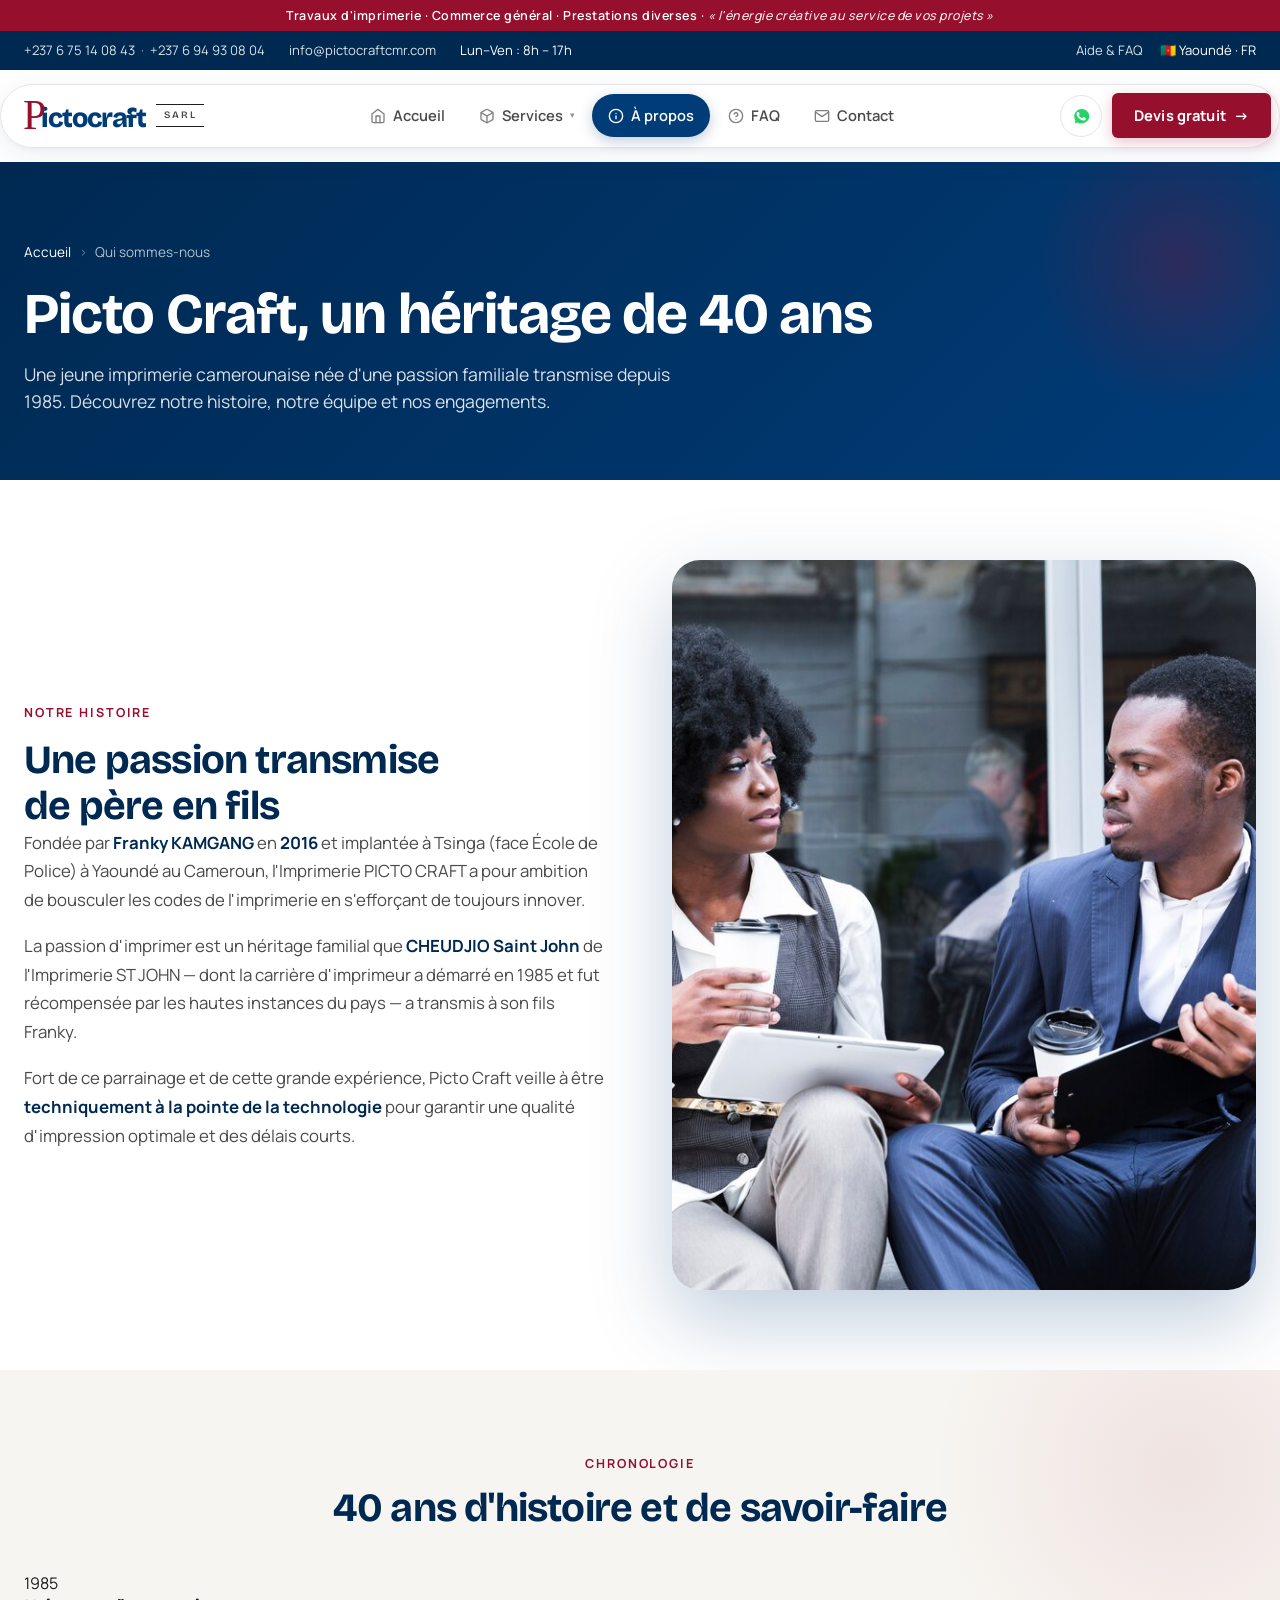
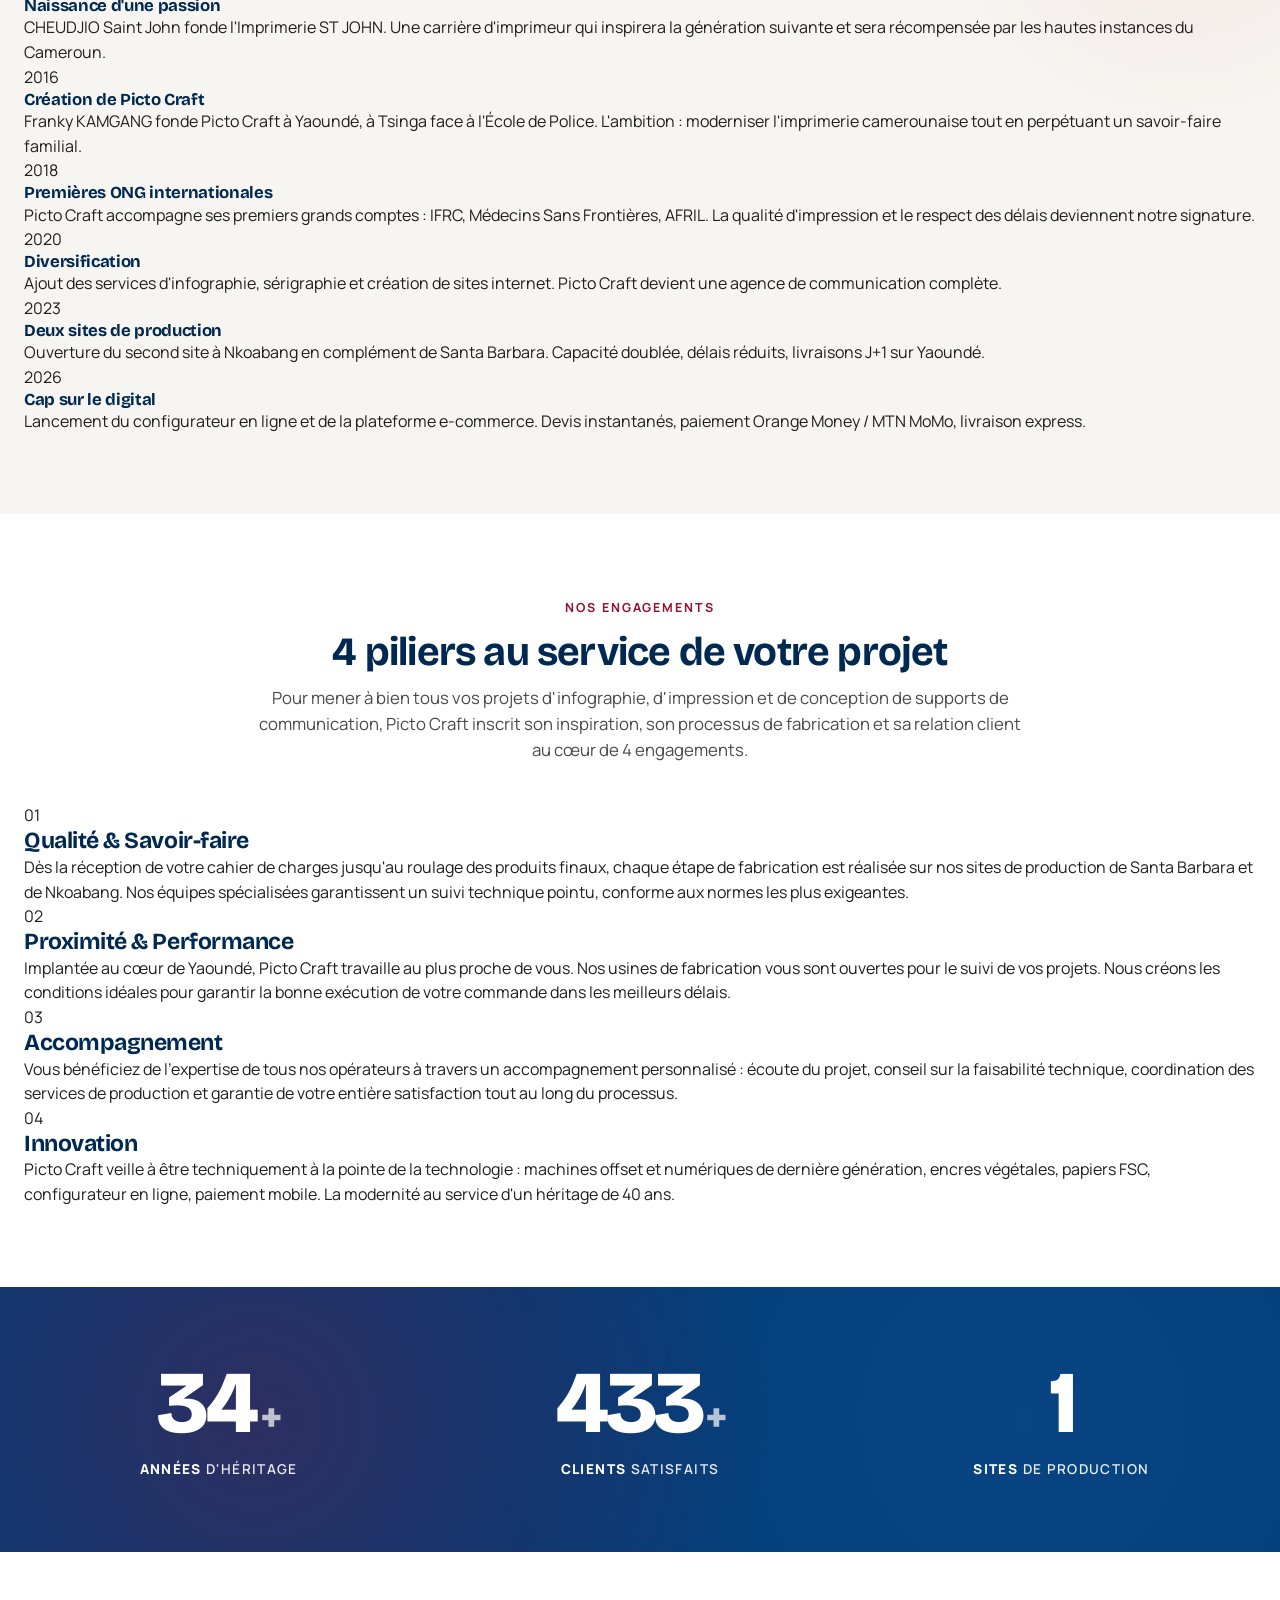
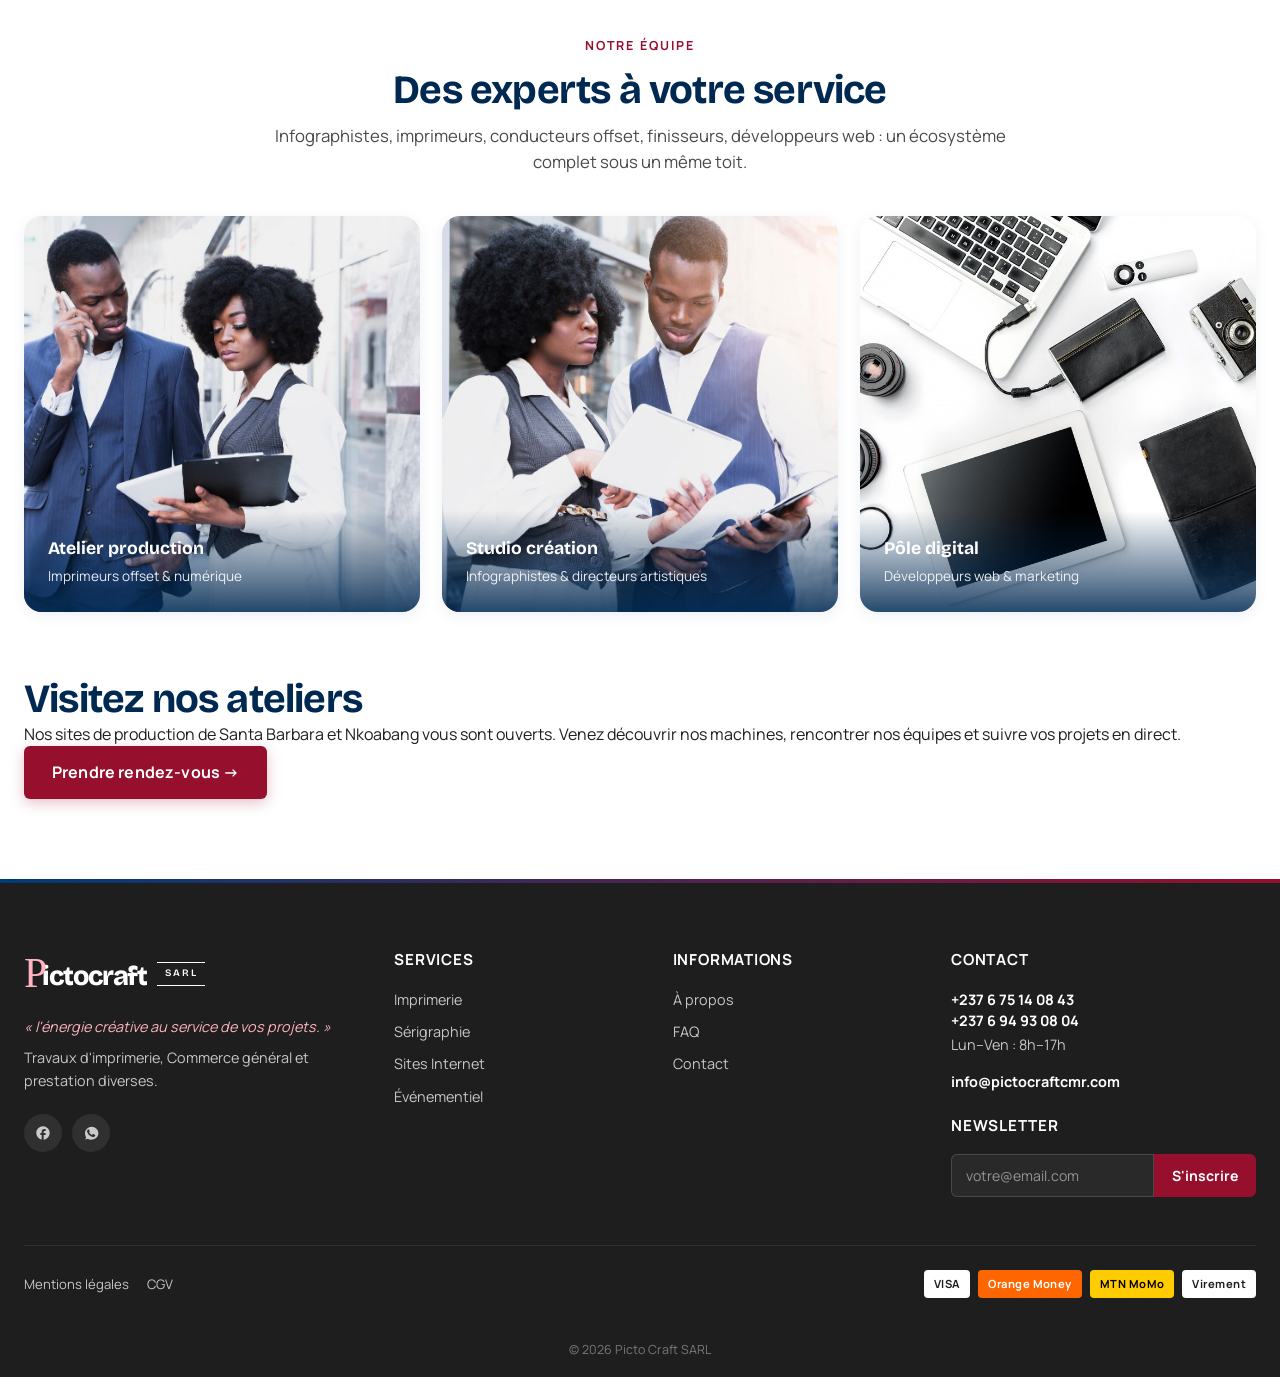
==== a-propos.html @ 8727496c "Refonte complète du site Pictocraft - 6 pages HTML modernes (Accueil, Produits, Flyers, À propos, Co" ====
<!DOCTYPE html>
<html lang="fr">
<head>
<meta charset="UTF-8">
<meta name="viewport" content="width=device-width,initial-scale=1.0">
<title>Qui sommes-nous — Picto Craft</title>
<meta name="description" content="L'histoire de Picto Craft SARL : fondée en 2016 par Franky Kamgang, héritière d'un savoir-faire de 40 ans transmis par l'Imprimerie ST JOHN.">
<meta name="robots" content="index,follow">
<link rel="preconnect" href="https://fonts.googleapis.com">
<link rel="preconnect" href="https://fonts.gstatic.com" crossorigin>
<link href="https://fonts.googleapis.com/css2?family=Bricolage+Grotesque:opsz,wght@12..96,400;12..96,500;12..96,700;12..96,800&family=Manrope:wght@400;500;600;700&display=swap" rel="stylesheet">
<link rel="stylesheet" href="assets/css/style.css">
</head>
<body>

<div data-bind-slogan-bar style="background:#960F2D;color:#fff;text-align:center;padding:6px 16px;font-size:.78rem;font-weight:600;letter-spacing:.04em">
  Travaux d'imprimerie · Commerce général · Prestations diverses · <em style="font-weight:500;opacity:.9">« l'énergie créative au service de vos projets »</em>
</div>

<div class="utility-bar">
  <div class="container">
    <div class="utility-left">
      <span class="util-item"><a href="tel:+237675140843" data-bind-tel1>+237 6 75 14 08 43</a> <span style="opacity:.6">·</span> <a href="tel:+237694930804" data-bind-tel2>+237 6 94 93 08 04</a></span>
      <span class="util-item"><a href="mailto:info@pictocraftcmr.com" data-bind-email1>info@pictocraftcmr.com</a></span>
      <span class="util-item">Lun–Ven : 8h – 17h</span>
    </div>
    <div class="utility-right">
      <a href="faq.html">Aide & FAQ</a>
      <span>🇨🇲 Yaoundé · FR</span>
    </div>
  </div>
</div>

<!-- HEADER PILL FLOTTANT MODERNE -->
<header class="site-header">
  <div class="container header-inner">
    <a href="index.html" class="logo" aria-label="Pictocraft" data-logo-host>
      <span class="p">P</span><span class="name">ictocraft</span><span class="sarl">SARL</span>
    </a>
    <nav class="main-nav">
      <a href="index.html"><svg viewBox="0 0 24 24" fill="none" stroke="currentColor" stroke-width="2" stroke-linecap="round" stroke-linejoin="round"><path d="m3 9 9-7 9 7v11a2 2 0 0 1-2 2H5a2 2 0 0 1-2-2z"/><polyline points="9 22 9 12 15 12 15 22"/></svg>Accueil</a>
      <div class="nav-item">
        <a href="produits.html"><svg viewBox="0 0 24 24" fill="none" stroke="currentColor" stroke-width="2" stroke-linecap="round" stroke-linejoin="round"><path d="M21 16V8a2 2 0 0 0-1-1.73l-7-4a2 2 0 0 0-2 0l-7 4A2 2 0 0 0 3 8v8a2 2 0 0 0 1 1.73l7 4a2 2 0 0 0 2 0l7-4A2 2 0 0 0 21 16z"/><polyline points="3.27 6.96 12 12.01 20.73 6.96"/><line x1="12" x2="12" y1="22.08" y2="12"/></svg>Services <span class="caret">▾</span></a>
        <div class="mega-menu">
          <div class="mega-grid">
            <div class="mega-col">
              <div class="mega-col-head">
                <div class="mega-col-icon"><svg width="18" height="18" viewBox="0 0 24 24" fill="none" stroke="currentColor" stroke-width="2" stroke-linecap="round" stroke-linejoin="round"><polyline points="6 9 6 2 18 2 18 9"/><path d="M6 18H4a2 2 0 0 1-2-2v-5a2 2 0 0 1 2-2h16a2 2 0 0 1 2 2v5a2 2 0 0 1-2 2h-2"/><rect width="12" height="8" x="6" y="14"/></svg></div>
                <h5>Imprimerie<small>Offset & numérique</small></h5>
              </div>
              <ul>
                <li><a href="produit-flyers.html">Flyers & Dépliants</a></li>
                <li><a href="produits.html#cartes">Cartes de visite</a></li>
                <li><a href="produits.html#brochures">Brochures & Catalogues</a></li>
                <li><a href="produits.html#affiches">Affiches & Posters</a></li>
                <li><a href="produits.html#calendriers">Calendriers</a></li>
                <li><a href="produits.html#papeterie">Papeterie</a></li>
              </ul>
            </div>
            <div class="mega-col accent">
              <div class="mega-col-head">
                <div class="mega-col-icon"><svg width="18" height="18" viewBox="0 0 24 24" fill="none" stroke="currentColor" stroke-width="2" stroke-linecap="round" stroke-linejoin="round"><path d="m4 6 8-4 8 4"/><path d="m18 10 4 2v8a2 2 0 0 1-2 2H4a2 2 0 0 1-2-2v-8l4-2"/><circle cx="12" cy="9" r="2"/></svg></div>
                <h5>Événementiel<small>Salons & lancements</small></h5>
              </div>
              <ul>
                <li><a href="produits.html#rollups">Roll-ups & Kakémonos</a></li>
                <li><a href="produits.html#baches">Bâches & Banderoles</a></li>
                <li><a href="produits.html#textile">Sérigraphie textile</a></li>
                <li><a href="produits.html#displays">Displays publicitaires</a></li>
                <li><a href="produits.html#stands">Stands & Comptoirs</a></li>
                <li><a href="produits.html#signaletique">Signalétique</a></li>
              </ul>
            </div>
            <div class="mega-col">
              <div class="mega-col-head">
                <div class="mega-col-icon"><svg width="18" height="18" viewBox="0 0 24 24" fill="none" stroke="currentColor" stroke-width="2" stroke-linecap="round" stroke-linejoin="round"><rect width="20" height="14" x="2" y="3" rx="2"/><line x1="8" x2="16" y1="21" y2="21"/><line x1="12" x2="12" y1="17" y2="21"/></svg></div>
                <h5>Digital & Création<small>Web · Vidéo · Logos</small></h5>
              </div>
              <ul>
                <li><a href="produits.html#sites">Sites Internet</a></li>
                <li><a href="produits.html#video">Montage vidéo</a></li>
                <li><a href="produits.html#logo">Logos & Charte graphique</a></li>
                <li><a href="produits.html#emballage">Emballages personnalisés</a></li>
                <li><a href="produits.html#objets">Objets publicitaires</a></li>
                <li><a href="produits.html">Tous les produits →</a></li>
              </ul>
            </div>
          </div>
          <div class="mega-footer">
            <span>★ Plus de 24 produits disponibles</span>
            <a href="produit-flyers.html">Configurer un devis instantané →</a>
          </div>
        </div>
      </div>
      <a href="a-propos.html" class="active"><svg viewBox="0 0 24 24" fill="none" stroke="currentColor" stroke-width="2" stroke-linecap="round" stroke-linejoin="round"><circle cx="12" cy="12" r="10"/><path d="M12 16v-4"/><path d="M12 8h.01"/></svg>À propos</a>
      <a href="faq.html"><svg viewBox="0 0 24 24" fill="none" stroke="currentColor" stroke-width="2" stroke-linecap="round" stroke-linejoin="round"><circle cx="12" cy="12" r="10"/><path d="M9.09 9a3 3 0 0 1 5.83 1c0 2-3 3-3 3"/><path d="M12 17h.01"/></svg>FAQ</a>
      <a href="contact.html"><svg viewBox="0 0 24 24" fill="none" stroke="currentColor" stroke-width="2" stroke-linecap="round" stroke-linejoin="round"><path d="M4 4h16c1.1 0 2 .9 2 2v12c0 1.1-.9 2-2 2H4c-1.1 0-2-.9-2-2V6c0-1.1.9-2 2-2z"/><polyline points="22 6 12 13 2 6"/></svg>Contact</a>
    </nav>
    <div class="header-actions">
      <a href="https://wa.me/237675140843" data-bind-whatsapp class="icon-btn" aria-label="WhatsApp" title="WhatsApp" style="color:#25D366">
        <svg width="18" height="18" viewBox="0 0 24 24" fill="currentColor"><path d="M17.5 14.4c-.3-.1-1.7-.8-2-.9-.3-.1-.5-.1-.7.1-.2.3-.7.9-.9 1.1-.2.2-.3.2-.6.1-1.7-.8-2.9-1.5-4-3.5-.3-.5.3-.5.8-1.5.1-.2 0-.3 0-.5s-.7-1.6-.9-2.2c-.2-.6-.5-.5-.7-.5h-.6c-.2 0-.5.1-.8.4-.3.3-1 1-1 2.5 0 1.5 1.1 2.9 1.2 3.1.1.2 2.1 3.3 5.2 4.6 2 .8 2.7.9 3.7.8.6-.1 1.8-.7 2-1.4.2-.7.2-1.3.2-1.4-.1-.1-.3-.2-.6-.3zm-5.5 7.6c-1.8 0-3.5-.5-5-1.4l-3.5 1.1 1.1-3.4c-1-1.6-1.6-3.5-1.6-5.5 0-5.6 4.5-10.1 10-10.1 5.6 0 10.1 4.5 10.1 10.1S17.5 22 12 22z"/></svg>
      </a>
      <a href="produit-flyers.html" class="btn-primary"><span class="long">Devis gratuit</span><span>→</span></a>
      <button class="icon-btn menu-toggle" aria-label="Menu">
        <svg width="20" height="20" viewBox="0 0 24 24" fill="none" stroke="currentColor" stroke-width="2.2" stroke-linecap="round"><path d="M3 6h18M3 12h18M3 18h18"/></svg>
      </button>
    </div>
  </div>
</header>

<div class="mobile-overlay"></div>
<aside class="mobile-menu">
  <button class="close-btn">✕</button>
  <a href="index.html" class="logo" style="font-size:1.4rem"><span class="p">P</span><span class="name">ictocraft</span></a>
  <nav>
    <a href="index.html">Accueil</a>
    <a href="produits.html">Services</a>
    <a href="a-propos.html">Qui sommes-nous</a>
    <a href="faq.html">FAQ</a>
    <a href="contact.html">Contact</a>
  </nav>
</aside>

<!-- BANNER -->
<section class="page-banner">
  <div class="container">
    <div class="breadcrumb"><a href="index.html">Accueil</a><span class="sep">›</span>Qui sommes-nous</div>
    <h1>Picto Craft, un héritage de 40 ans</h1>
    <p class="subtitle">Une jeune imprimerie camerounaise née d'une passion familiale transmise depuis 1985. Découvrez notre histoire, notre équipe et nos engagements.</p>
  </div>
</section>

<!-- INTRO -->
<section class="reveal">
  <div class="container">
    <div class="story-grid" style="grid-template-columns:1fr 1fr;gap:64px;align-items:center">
      <div class="reveal-left">
        <span class="kicker" style="display:inline-block;color:var(--accent);font-weight:700;font-size:.78rem;letter-spacing:.15em;text-transform:uppercase;margin-bottom:14px">Notre histoire</span>
        <h2>Une passion transmise<br>de père en fils</h2>
        <p style="font-size:1.05rem;color:var(--ink-soft);margin-bottom:18px;line-height:1.7">Fondée par <strong style="color:var(--brand-dark)">Franky KAMGANG</strong> en <strong style="color:var(--brand-dark)">2016</strong> et implantée à Tsinga (face École de Police) à Yaoundé au Cameroun, l'Imprimerie PICTO CRAFT a pour ambition de bousculer les codes de l'imprimerie en s'efforçant de toujours innover.</p>
        <p style="font-size:1.05rem;color:var(--ink-soft);margin-bottom:18px;line-height:1.7">La passion d'imprimer est un héritage familial que <strong style="color:var(--brand-dark)">CHEUDJIO Saint John</strong> de l'Imprimerie ST JOHN — dont la carrière d'imprimeur a démarré en 1985 et fut récompensée par les hautes instances du pays — a transmis à son fils Franky.</p>
        <p style="font-size:1.05rem;color:var(--ink-soft);line-height:1.7">Fort de ce parrainage et de cette grande expérience, Picto Craft veille à être <strong style="color:var(--brand-dark)">techniquement à la pointe de la technologie</strong> pour garantir une qualité d'impression optimale et des délais courts.</p>
      </div>
      <div class="reveal-right">
        <div style="border-radius:var(--radius-xl);overflow:hidden;box-shadow:var(--shadow-xl);aspect-ratio:4/5">
          <img src="assets/images/gallery/team2.jpg" alt="Franky Kamgang" style="width:100%;height:100%;object-fit:cover">
        </div>
      </div>
    </div>
  </div>
</section>

<!-- TIMELINE -->
<section class="themes-section reveal">
  <div class="container">
    <div class="section-head center">
      <span class="kicker">Chronologie</span>
      <h2>40 ans d'histoire et de savoir-faire</h2>
    </div>

    <div class="timeline">
      <div class="timeline-item">
        <div class="timeline-year">1985</div>
        <h4>Naissance d'une passion</h4>
        <p>CHEUDJIO Saint John fonde l'Imprimerie ST JOHN. Une carrière d'imprimeur qui inspirera la génération suivante et sera récompensée par les hautes instances du Cameroun.</p>
      </div>
      <div class="timeline-item">
        <div class="timeline-year">2016</div>
        <h4>Création de Picto Craft</h4>
        <p>Franky KAMGANG fonde Picto Craft à Yaoundé, à Tsinga face à l'École de Police. L'ambition : moderniser l'imprimerie camerounaise tout en perpétuant un savoir-faire familial.</p>
      </div>
      <div class="timeline-item">
        <div class="timeline-year">2018</div>
        <h4>Premières ONG internationales</h4>
        <p>Picto Craft accompagne ses premiers grands comptes : IFRC, Médecins Sans Frontières, AFRIL. La qualité d'impression et le respect des délais deviennent notre signature.</p>
      </div>
      <div class="timeline-item">
        <div class="timeline-year">2020</div>
        <h4>Diversification</h4>
        <p>Ajout des services d'infographie, sérigraphie et création de sites internet. Picto Craft devient une agence de communication complète.</p>
      </div>
      <div class="timeline-item">
        <div class="timeline-year">2023</div>
        <h4>Deux sites de production</h4>
        <p>Ouverture du second site à Nkoabang en complément de Santa Barbara. Capacité doublée, délais réduits, livraisons J+1 sur Yaoundé.</p>
      </div>
      <div class="timeline-item">
        <div class="timeline-year">2026</div>
        <h4>Cap sur le digital</h4>
        <p>Lancement du configurateur en ligne et de la plateforme e-commerce. Devis instantanés, paiement Orange Money / MTN MoMo, livraison express.</p>
      </div>
    </div>
  </div>
</section>

<!-- ENGAGEMENTS -->
<section class="reveal" id="engagements">
  <div class="container">
    <div class="section-head center">
      <span class="kicker">Nos engagements</span>
      <h2>4 piliers au service de votre projet</h2>
      <p>Pour mener à bien tous vos projets d'infographie, d'impression et de conception de supports de communication, Picto Craft inscrit son inspiration, son processus de fabrication et sa relation client au cœur de 4 engagements.</p>
    </div>

    <div class="values-grid stagger">
      <div class="value-card">
        <div class="num">01</div>
        <h3>Qualité & Savoir-faire</h3>
        <p>Dès la réception de votre cahier de charges jusqu'au roulage des produits finaux, chaque étape de fabrication est réalisée sur nos sites de production de Santa Barbara et de Nkoabang. Nos équipes spécialisées garantissent un suivi technique pointu, conforme aux normes les plus exigeantes.</p>
      </div>
      <div class="value-card">
        <div class="num">02</div>
        <h3>Proximité & Performance</h3>
        <p>Implantée au cœur de Yaoundé, Picto Craft travaille au plus proche de vous. Nos usines de fabrication vous sont ouvertes pour le suivi de vos projets. Nous créons les conditions idéales pour garantir la bonne exécution de votre commande dans les meilleurs délais.</p>
      </div>
      <div class="value-card">
        <div class="num">03</div>
        <h3>Accompagnement</h3>
        <p>Vous bénéficiez de l'expertise de tous nos opérateurs à travers un accompagnement personnalisé : écoute du projet, conseil sur la faisabilité technique, coordination des services de production et garantie de votre entière satisfaction tout au long du processus.</p>
      </div>
      <div class="value-card">
        <div class="num">04</div>
        <h3>Innovation</h3>
        <p>Picto Craft veille à être techniquement à la pointe de la technologie : machines offset et numériques de dernière génération, encres végétales, papiers FSC, configurateur en ligne, paiement mobile. La modernité au service d'un héritage de 40 ans.</p>
      </div>
    </div>
  </div>
</section>

<!-- STATS -->
<section class="stats-section reveal">
  <div class="container">
    <div class="stats-grid">
      <div>
        <div class="stat-num"><span data-counter="40">0</span><span class="unit">+</span></div>
        <div class="stat-label"><strong>ANNÉES</strong> D'HÉRITAGE</div>
      </div>
      <div>
        <div class="stat-num"><span data-counter="500">0</span><span class="unit">+</span></div>
        <div class="stat-label"><strong>CLIENTS</strong> SATISFAITS</div>
      </div>
      <div>
        <div class="stat-num"><span data-counter="2">0</span></div>
        <div class="stat-label"><strong>SITES</strong> DE PRODUCTION</div>
      </div>
    </div>
  </div>
</section>

<!-- ÉQUIPE / GALERIE -->
<section class="reveal">
  <div class="container">
    <div class="section-head center">
      <span class="kicker">Notre équipe</span>
      <h2>Des experts à votre service</h2>
      <p>Infographistes, imprimeurs, conducteurs offset, finisseurs, développeurs web : un écosystème complet sous un même toit.</p>
    </div>

    <div class="products-grid stagger" style="grid-template-columns:repeat(3,1fr)">
      <div style="border-radius:var(--radius-lg);overflow:hidden;aspect-ratio:1;position:relative;box-shadow:var(--shadow)">
        <img src="assets/images/gallery/team1.jpg" alt="Équipe atelier" style="width:100%;height:100%;object-fit:cover">
        <div style="position:absolute;bottom:0;left:0;right:0;background:linear-gradient(180deg,transparent,rgba(0,41,82,.85));padding:24px;color:#fff">
          <strong style="font-family:var(--font-display);font-size:1.1rem">Atelier production</strong>
          <p style="font-size:.85rem;opacity:.9;margin-top:4px">Imprimeurs offset & numérique</p>
        </div>
      </div>
      <div style="border-radius:var(--radius-lg);overflow:hidden;aspect-ratio:1;position:relative;box-shadow:var(--shadow)">
        <img src="assets/images/gallery/team3.jpg" alt="Studio création" style="width:100%;height:100%;object-fit:cover">
        <div style="position:absolute;bottom:0;left:0;right:0;background:linear-gradient(180deg,transparent,rgba(0,41,82,.85));padding:24px;color:#fff">
          <strong style="font-family:var(--font-display);font-size:1.1rem">Studio création</strong>
          <p style="font-size:.85rem;opacity:.9;margin-top:4px">Infographistes & directeurs artistiques</p>
        </div>
      </div>
      <div style="border-radius:var(--radius-lg);overflow:hidden;aspect-ratio:1;position:relative;box-shadow:var(--shadow)">
        <img src="assets/images/gallery/workspace.jpg" alt="Équipe web" style="width:100%;height:100%;object-fit:cover">
        <div style="position:absolute;bottom:0;left:0;right:0;background:linear-gradient(180deg,transparent,rgba(0,41,82,.85));padding:24px;color:#fff">
          <strong style="font-family:var(--font-display);font-size:1.1rem">Pôle digital</strong>
          <p style="font-size:.85rem;opacity:.9;margin-top:4px">Développeurs web & marketing</p>
        </div>
      </div>
    </div>

    <div class="cta-banner reveal-scale" style="margin-top:64px">
      <h2>Visitez nos ateliers</h2>
      <p>Nos sites de production de Santa Barbara et Nkoabang vous sont ouverts. Venez découvrir nos machines, rencontrer nos équipes et suivre vos projets en direct.</p>
      <a href="contact.html" class="btn-primary btn-large">Prendre rendez-vous →</a>
    </div>
  </div>
</section>

<!-- FOOTER -->
<footer>
  <div class="container">
    <div class="footer-grid">
      <div class="footer-brand">
        <a href="index.html" class="logo"><span class="p" style="color:#FFB3C0">P</span><span class="name">ictocraft</span><span class="sarl">SARL</span></a>
        <p style="font-style:italic;color:#FFB3C0;margin-bottom:8px">« l'énergie créative au service de vos projets. »</p><p>Travaux d'imprimerie, Commerce général et prestation diverses.</p>
        <div class="socials">
          <a href="#" aria-label="Facebook"><svg width="16" height="16" viewBox="0 0 24 24" fill="currentColor"><path d="M22 12c0-5.52-4.48-10-10-10S2 6.48 2 12c0 4.84 3.44 8.87 8 9.8V15H8v-3h2V9.5C10 7.57 11.57 6 13.5 6H16v3h-2c-.55 0-1 .45-1 1v2h3v3h-3v6.95c5.05-.5 9-4.76 9-9.95z"/></svg></a>
          <a href="https://wa.me/237675140843" data-bind-whatsapp aria-label="WhatsApp"><svg width="16" height="16" viewBox="0 0 24 24" fill="currentColor"><path d="M17.5 14.4c-.3-.1-1.7-.8-2-.9-.3-.1-.5-.1-.7.1-.2.3-.7.9-.9 1.1-.2.2-.3.2-.6.1-1.7-.8-2.9-1.5-4-3.5-.3-.5.3-.5.8-1.5.1-.2 0-.3 0-.5s-.7-1.6-.9-2.2c-.2-.6-.5-.5-.7-.5h-.6c-.2 0-.5.1-.8.4-.3.3-1 1-1 2.5 0 1.5 1.1 2.9 1.2 3.1.1.2 2.1 3.3 5.2 4.6 2 .8 2.7.9 3.7.8.6-.1 1.8-.7 2-1.4.2-.7.2-1.3.2-1.4-.1-.1-.3-.2-.6-.3zm-5.5 7.6c-1.8 0-3.5-.5-5-1.4l-3.5 1.1 1.1-3.4c-1-1.6-1.6-3.5-1.6-5.5 0-5.6 4.5-10.1 10-10.1 5.6 0 10.1 4.5 10.1 10.1S17.5 22 12 22z"/></svg></a>
        </div>
      </div>
      <div><h4>Services</h4><ul>
        <li><a href="produits.html#imprimerie">Imprimerie</a></li>
        <li><a href="produits.html#textile">Sérigraphie</a></li>
        <li><a href="produits.html#sites">Sites Internet</a></li>
        <li><a href="produits.html#evenementiel">Événementiel</a></li>
      </ul></div>
      <div><h4>Informations</h4><ul>
        <li><a href="a-propos.html">À propos</a></li>
        <li><a href="faq.html">FAQ</a></li>
        <li><a href="contact.html">Contact</a></li>
      </ul></div>
      <div class="footer-contact">
        <h4>Contact</h4>
        <div class="contact-block"><strong>+237 6 75 14 08 43<br>+237 6 94 93 08 04</strong>Lun–Ven : 8h–17h</div>
        <div class="contact-block"><strong>info@pictocraftcmr.com</strong></div>
        <h4 style="margin-top:24px">Newsletter</h4>
        <form class="newsletter-form"><input type="email" placeholder="votre@email.com" required><button>S'inscrire</button></form>
      </div>
    </div>
    <div class="footer-bottom">
      <div class="legal"><a href="#">Mentions légales</a><a href="#">CGV</a></div>
      <div class="payments"><span>VISA</span><span class="om">Orange Money</span><span class="mtn">MTN MoMo</span><span>Virement</span></div>
    </div>
    <div style="text-align:center;padding:18px 0;font-size:.78rem;color:rgba(255,255,255,.4)">© 2026 Picto Craft SARL</div>
  </div>
</footer>

<script src="assets/js/config.js"></script>
<script src="assets/js/binder.js"></script>
<script src="assets/js/main.js"></script>
</body>
</html>
---- assets/css/style.css ----
/* ===========================================================
   PICTO CRAFT — Design System v2
   Palette officielle extraite du logo
   =========================================================== */
:root{
  --brand:        #003C78;
  --brand-dark:   #002952;
  --brand-light:  #1A5A9A;
  --accent:       #960F2D;
  --accent-dark:  #6B0A21;
  --accent-light: #C8294A;
  --ink:          #1E1E1E;
  --ink-soft:     #4A4A4A;
  --paper:        #FFFFFF;
  --cream:        #F7F5F1;
  --gray-50:      #FAFAFA;
  --gray-100:     #F2F2F4;
  --gray-200:     #E5E5E9;
  --gray-300:     #C9C9D0;
  --gray-500:     #8A8A95;
  --success:      #2E7D5F;
  --warning:      #F59E0B;

  --font-display: "Bricolage Grotesque", system-ui, sans-serif;
  --font-body:    "Manrope", system-ui, sans-serif;

  --radius-sm: 6px;
  --radius:    10px;
  --radius-lg: 18px;
  --radius-xl: 28px;

  --shadow-sm: 0 1px 2px rgba(0,0,0,.05);
  --shadow:    0 4px 14px rgba(0,60,120,.08);
  --shadow-lg: 0 20px 50px rgba(0,60,120,.15);
  --shadow-xl: 0 30px 80px rgba(0,60,120,.25);

  --container: 1280px;
  --header-h: 88px;

  --ease: cubic-bezier(.22,.61,.36,1);
  --ease-out: cubic-bezier(.16,1,.3,1);
}

*{box-sizing:border-box;margin:0;padding:0}
html{scroll-behavior:smooth;scroll-padding-top:120px}
body{
  font-family:var(--font-body);
  color:var(--ink);
  background:var(--paper);
  line-height:1.55;
  -webkit-font-smoothing:antialiased;
  overflow-x:hidden;
}
img{max-width:100%;display:block;height:auto}
a{color:inherit;text-decoration:none}
button{font-family:inherit;cursor:pointer;border:none;background:none}
input,select,textarea{font-family:inherit}

.container{max-width:var(--container);margin:0 auto;padding:0 24px}

h1,h2,h3,h4{font-family:var(--font-display);font-weight:700;letter-spacing:-.02em;line-height:1.15;color:var(--brand-dark)}
h1{font-size:clamp(2rem,4.5vw,3.6rem)}
h2{font-size:clamp(1.6rem,3.2vw,2.5rem)}
h3{font-size:clamp(1.2rem,1.8vw,1.55rem)}
h4{font-size:1.05rem}

/* ===========================================================
   UTILITY BAR
   =========================================================== */
.utility-bar{
  background:var(--brand-dark);
  color:#fff;
  font-size:.82rem;
  padding:9px 0;
}
.utility-bar .container{display:flex;justify-content:space-between;align-items:center;gap:24px;flex-wrap:wrap}
.utility-bar a{color:#fff;opacity:.85;transition:opacity .2s}
.utility-bar a:hover{opacity:1}
.utility-left{display:flex;gap:24px;align-items:center}
.utility-right{display:flex;gap:18px;align-items:center}
.util-item{display:inline-flex;align-items:center;gap:6px}
.util-item svg{width:14px;height:14px;opacity:.7}

/* ===========================================================
   HEADER MODERNE (pill flottant)
   =========================================================== */
.site-header{
  position:sticky;top:0;z-index:100;
  background:transparent;
  padding:14px 0;
  transition:padding .4s var(--ease), background .4s;
}
.site-header.scrolled{
  padding:10px 0;
  background:rgba(255,255,255,.6);
  backdrop-filter:blur(12px);
  -webkit-backdrop-filter:blur(12px);
}
.header-inner{
  display:flex;align-items:center;gap:18px;
  background:rgba(255,255,255,.95);
  backdrop-filter:blur(20px);
  -webkit-backdrop-filter:blur(20px);
  border:1px solid var(--gray-200);
  border-radius:99px;padding:8px 8px 8px 22px;
  box-shadow:0 8px 30px rgba(0,60,120,.08),0 2px 8px rgba(0,60,120,.04);
  transition:all .4s var(--ease);
}
.site-header.scrolled .header-inner{
  box-shadow:0 12px 40px rgba(0,60,120,.12),0 4px 12px rgba(0,60,120,.06);
}
/* Police Pacifico pour le P scriptural du logo officiel */
@import url('https://fonts.googleapis.com/css2?family=Pacifico&display=swap');

.logo{font-family:var(--font-display);font-size:1.7rem;font-weight:800;letter-spacing:-.04em;display:flex;align-items:baseline;gap:0}
.logo .p{
  color:var(--accent);
  font-family:'Pacifico',cursive;
  font-size:2.6rem;font-weight:400;
  line-height:1;transform:translateY(2px);
  margin-right:-4px;
}
.logo .name{color:var(--brand);font-weight:800}
.logo .sarl{font-size:.62rem;color:var(--ink-soft);font-weight:600;letter-spacing:.18em;margin-left:10px;border-top:1.5px solid var(--ink);border-bottom:1.5px solid var(--ink);padding:3px 8px;align-self:center}
.logo-img{max-height:48px;width:auto;display:block}

.main-nav{display:flex;gap:2px;flex:1;justify-content:center;position:relative}
.main-nav a, .nav-item > a{
  padding:10px 16px;border-radius:99px;
  font-weight:600;font-size:.92rem;color:var(--ink-soft);
  transition:all .25s var(--ease);position:relative;
  display:inline-flex;align-items:center;gap:7px;
}
.main-nav a svg, .nav-item > a svg{width:16px;height:16px;opacity:.7;transition:transform .3s var(--ease)}
.main-nav a:hover, .nav-item > a:hover{
  color:var(--brand);background:rgba(0,60,120,.06);
}
.main-nav a:hover svg, .nav-item > a:hover svg{opacity:1;transform:translateY(-1px)}
.main-nav a.active, .nav-item > a.active{
  background:var(--brand);color:#fff;box-shadow:0 4px 14px rgba(0,60,120,.25);
}
.main-nav a.active svg, .nav-item > a.active svg{opacity:1;color:#fff}
.nav-item{position:relative}
.nav-item .caret{font-size:.6em;opacity:.6;transition:transform .3s}
.nav-item:hover .caret{transform:rotate(180deg)}

/* MEGA MENU MODERNE */
.mega-menu{
  position:absolute;top:calc(100% + 14px);left:50%;transform:translateX(-50%) translateY(10px);
  background:#fff;border:1px solid var(--gray-200);border-radius:20px;
  box-shadow:0 30px 80px rgba(0,60,120,.18);
  padding:24px;min-width:780px;
  opacity:0;visibility:hidden;transition:all .3s var(--ease-out);
  z-index:200;
}
.mega-menu::before{
  content:"";position:absolute;top:-7px;left:50%;transform:translateX(-50%) rotate(45deg);
  width:14px;height:14px;background:#fff;border-top:1px solid var(--gray-200);border-left:1px solid var(--gray-200);
}
.nav-item:hover .mega-menu{opacity:1;visibility:visible;transform:translateX(-50%) translateY(0)}
.mega-grid{display:grid;grid-template-columns:repeat(3,1fr);gap:18px}
.mega-col{padding:14px;border-radius:12px;transition:background .2s}
.mega-col:hover{background:var(--gray-50)}
.mega-col-head{display:flex;align-items:center;gap:10px;margin-bottom:14px;padding-bottom:10px;border-bottom:1px solid var(--gray-100)}
.mega-col-icon{
  width:36px;height:36px;border-radius:10px;
  background:linear-gradient(135deg,var(--brand) 0%,var(--brand-light) 100%);
  color:#fff;display:flex;align-items:center;justify-content:center;flex-shrink:0;
}
.mega-col.accent .mega-col-icon{background:linear-gradient(135deg,var(--accent) 0%,var(--accent-light) 100%)}
.mega-col h5{font-family:var(--font-display);color:var(--brand-dark);font-size:.95rem;font-weight:700;letter-spacing:-.01em;text-transform:none}
.mega-col h5 small{display:block;font-family:var(--font-body);font-size:.72rem;font-weight:500;color:var(--ink-soft);margin-top:2px;letter-spacing:0}
.mega-col ul{list-style:none}
.mega-col ul li{margin-bottom:2px}
.mega-col a{
  display:flex;align-items:center;gap:8px;padding:7px 10px;border-radius:8px;
  font-size:.88rem;font-weight:500;color:var(--ink);
  transition:all .2s;
}
.mega-col a::before{content:"›";color:var(--accent);font-weight:700;opacity:0;transition:opacity .2s,transform .2s;margin-right:-8px}
.mega-col a:hover{background:#fff;color:var(--brand);padding-left:14px;box-shadow:0 2px 8px rgba(0,0,0,.04)}
.mega-col a:hover::before{opacity:1;transform:translateX(2px)}
.mega-footer{
  margin-top:14px;padding-top:14px;border-top:1px solid var(--gray-100);
  display:flex;justify-content:space-between;align-items:center;flex-wrap:wrap;gap:10px;
  font-size:.85rem;color:var(--ink-soft);
}
.mega-footer a{color:var(--accent);font-weight:700}

.header-actions{display:flex;align-items:center;gap:10px}
.icon-btn{
  width:42px;height:42px;border-radius:50%;
  display:inline-flex;align-items:center;justify-content:center;
  border:1px solid var(--gray-200);transition:all .2s;
  color:var(--brand);background:#fff;
}
.icon-btn:hover{background:var(--brand);color:#fff;border-color:var(--brand);transform:translateY(-1px)}

.btn-primary{
  background:var(--accent);color:#fff !important;
  padding:11px 22px;border-radius:var(--radius-sm);
  font-weight:700;font-size:.92rem;letter-spacing:.01em;
  transition:transform .15s,background .2s,box-shadow .2s;
  display:inline-flex;align-items:center;gap:8px;
  box-shadow:0 4px 14px rgba(150,15,45,.25);
}
.btn-primary:hover{background:var(--accent-dark);transform:translateY(-2px);box-shadow:0 8px 22px rgba(150,15,45,.35)}
.btn-outline{
  border:1.5px solid var(--brand);color:var(--brand) !important;
  padding:10px 22px;border-radius:var(--radius-sm);
  font-weight:700;font-size:.92rem;transition:all .2s;
  display:inline-flex;align-items:center;gap:8px;background:transparent;
}
.btn-outline:hover{background:var(--brand);color:#fff !important;transform:translateY(-2px)}
.btn-large{padding:14px 28px;font-size:1rem}

.menu-toggle{display:none}

@media (max-width:1100px){
  .main-nav{display:none}
  .menu-toggle{display:inline-flex}
  .utility-left{display:none}
  .header-actions .btn-primary span.long{display:none}
}

/* MOBILE MENU */
.mobile-menu{
  position:fixed;top:0;right:-100%;width:min(360px,90vw);height:100vh;
  background:#fff;z-index:999;padding:24px;
  transition:right .4s var(--ease);box-shadow:var(--shadow-xl);
  overflow-y:auto;
}
.mobile-menu.open{right:0}
.mobile-menu .close-btn{position:absolute;top:18px;right:18px;font-size:1.5rem;color:var(--brand);width:36px;height:36px;display:flex;align-items:center;justify-content:center}
.mobile-menu nav{margin-top:40px}
.mobile-menu nav a{display:block;padding:14px 12px;border-bottom:1px solid var(--gray-100);font-weight:600;color:var(--ink);font-size:1rem}
.mobile-menu nav a:hover{color:var(--accent)}
.mobile-overlay{position:fixed;inset:0;background:rgba(0,0,0,.4);z-index:998;opacity:0;visibility:hidden;transition:all .3s}
.mobile-overlay.open{opacity:1;visibility:visible}

/* ===========================================================
   HERO — version simple, moderne, élégante
   =========================================================== */
.hero{
  position:relative;overflow:hidden;
  background:#fff;
}
/* Subtle background : gradient doux + accent rouge en coin */
.hero::before{
  content:"";position:absolute;inset:0;z-index:0;
  background:
    radial-gradient(ellipse 800px 500px at 90% -100px, rgba(150,15,45,.07) 0%, transparent 70%),
    radial-gradient(ellipse 700px 400px at 10% 110%, rgba(0,60,120,.06) 0%, transparent 70%),
    linear-gradient(180deg, #fff 0%, #FAFAFB 100%);
}
/* Particules désactivées sur le hero simple */
.hero-particles{display:none}
.particle{display:none}
.hero-slides{position:relative;height:clamp(440px,58vw,580px);z-index:5}
.slide{
  position:absolute;inset:0;
  opacity:0;transition:opacity 1s var(--ease);
  pointer-events:none;
}
.slide.active{opacity:1;pointer-events:auto}
.slide-inner{
  max-width:var(--container);margin:0 auto;width:100%;padding:48px 24px;
  display:grid;grid-template-columns:1.05fr .95fr;gap:48px;align-items:center;height:100%;
}
.slide-text .eyebrow{
  display:inline-flex;align-items:center;gap:8px;
  background:rgba(150,15,45,.08);color:var(--accent);
  padding:6px 14px;border-radius:99px;font-size:.72rem;
  font-weight:700;letter-spacing:.12em;text-transform:uppercase;margin-bottom:20px;
  transform:translateY(20px);opacity:0;animation:slideUp .7s var(--ease-out) .15s forwards;
  border:1px solid rgba(150,15,45,.15);
}
.slide-text .eyebrow::before{
  content:"";width:6px;height:6px;border-radius:50%;background:var(--accent);
  animation:pulseGlow 2s ease-in-out infinite;
}
@keyframes pulseGlow{
  0%,100% { opacity:1;transform:scale(1); }
  50%     { opacity:.5;transform:scale(1.3); }
}
.slide.active .slide-text .eyebrow{animation-play-state:running}
.slide-text h1, .slide-text h2{
  font-size:clamp(1.9rem,4.2vw,3.2rem);margin-bottom:18px;
  transform:translateY(20px);opacity:0;animation:slideUp .8s var(--ease-out) .35s forwards;
}
.slide-text p{
  font-size:1.05rem;color:var(--ink-soft);margin-bottom:28px;max-width:540px;
  transform:translateY(20px);opacity:0;animation:slideUp .8s var(--ease-out) .5s forwards;
}
.slide-cta{
  display:flex;gap:12px;flex-wrap:wrap;
  transform:translateY(20px);opacity:0;animation:slideUp .8s var(--ease-out) .65s forwards;
}
@keyframes slideUp{to{transform:translateY(0);opacity:1}}

.slide-image{
  height:100%;border-radius:var(--radius-xl);overflow:hidden;
  position:relative;display:flex;align-items:center;justify-content:center;
  box-shadow:var(--shadow-xl);
  background:linear-gradient(135deg,var(--brand) 0%,var(--brand-light) 100%);
}
.slide-image img{position:absolute;inset:0;width:100%;height:100%;object-fit:cover;transform:scale(1.05);transition:transform 8s ease}
.slide.active .slide-image img{transform:scale(1)}
.slide-image::after{
  content:"";position:absolute;inset:0;
  background:linear-gradient(135deg,rgba(0,41,82,.5) 0%,rgba(0,41,82,.2) 100%);
}
.slide-image .visual-label{
  position:absolute;bottom:24px;left:24px;z-index:2;color:#fff;
  font-family:var(--font-display);
  font-size:1rem;font-weight:700;letter-spacing:.02em;
  background:rgba(0,41,82,.85);backdrop-filter:blur(8px);
  padding:8px 16px;border-radius:8px;
  text-align:left;
}

.hero-dots{
  position:absolute;bottom:28px;left:50%;transform:translateX(-50%);
  display:flex;gap:10px;z-index:10;
}
.hero-dots button{
  width:36px;height:4px;border-radius:2px;background:rgba(0,60,120,.25);
  transition:background .3s,width .3s;
}
.hero-dots button.active{background:var(--accent);width:54px}

.hero-arrow{
  position:absolute;top:50%;transform:translateY(-50%);z-index:10;
  width:48px;height:48px;border-radius:50%;background:rgba(255,255,255,.9);
  color:var(--brand);display:flex;align-items:center;justify-content:center;
  box-shadow:var(--shadow);transition:all .2s;backdrop-filter:blur(8px);
}
.hero-arrow:hover{background:#fff;transform:translateY(-50%) scale(1.08)}
.hero-arrow.prev{left:24px}
.hero-arrow.next{right:24px}

@media (max-width:880px){
  .slide-inner{grid-template-columns:1fr;gap:24px;padding:32px 24px 64px}
  .slide-image{display:none}
  .hero-slides{height:auto;min-height:400px}
  .hero-arrow{display:none}
}

/* HERO BOTTOM BAR — stats inline simple et élégant */
.hero-stats{
  position:relative;z-index:6;background:#fff;
  border-top:1px solid var(--gray-200);border-bottom:1px solid var(--gray-200);
  padding:18px 0;
}
.hero-stats-inner{
  max-width:var(--container);margin:0 auto;padding:0 24px;
  display:flex;align-items:center;justify-content:space-around;gap:24px;flex-wrap:wrap;
}
.hero-stat{
  display:flex;align-items:center;gap:10px;
  padding:4px 0;
}
.hero-stat .icon{
  width:32px;height:32px;border-radius:8px;
  background:rgba(150,15,45,.08);color:var(--accent);
  display:flex;align-items:center;justify-content:center;flex-shrink:0;
}
.hero-stat .lbl{font-size:.7rem;text-transform:uppercase;letter-spacing:.1em;color:var(--ink-soft);display:block;font-weight:600;line-height:1.2}
.hero-stat .val{font-family:var(--font-display);font-size:.95rem;font-weight:700;letter-spacing:-.01em;color:var(--brand-dark);display:block;line-height:1.2;margin-top:2px}

/* Scroll indicator simplifié */
.scroll-indicator{display:none}

@media (max-width:880px){
  .hero-stats{padding:14px 0}
  .hero-stat{flex:1 1 calc(50% - 12px);min-width:140px}
  .hero-stat .icon{width:28px;height:28px}
  .hero-stat .val{font-size:.85rem}
  .hero-stat .lbl{font-size:.62rem}
}

/* ===========================================================
   SECTIONS
   =========================================================== */
section{padding:80px 0}
section.tight{padding:48px 0}
.section-head{margin-bottom:40px;max-width:780px}
.section-head.center{margin:0 auto 40px;text-align:center}
.section-head h2{margin-bottom:10px}
.section-head p{color:var(--ink-soft);font-size:1.05rem}
.section-head .kicker{
  display:inline-block;color:var(--accent);font-weight:700;
  font-size:.78rem;letter-spacing:.15em;text-transform:uppercase;margin-bottom:12px;
}

/* ===========================================================
   PRODUITS GRID
   =========================================================== */
.products-grid{display:grid;grid-template-columns:repeat(4,1fr);gap:22px}
@media(max-width:980px){.products-grid{grid-template-columns:repeat(2,1fr)}}
@media(max-width:520px){.products-grid{grid-template-columns:1fr}}

.product-card{
  background:#fff;border:1px solid var(--gray-200);border-radius:var(--radius);
  overflow:hidden;transition:all .35s var(--ease-out);
  display:flex;flex-direction:column;position:relative;
}
.product-card:hover{
  transform:translateY(-6px);box-shadow:var(--shadow-lg);
  border-color:var(--brand);
}
.product-thumb{
  aspect-ratio:4/3;background:var(--gray-100);
  position:relative;overflow:hidden;
}
.product-thumb img{
  width:100%;height:100%;object-fit:cover;
  transition:transform .6s var(--ease-out);
}
.product-card:hover .product-thumb img{transform:scale(1.08)}
.product-thumb .overlay{
  position:absolute;inset:0;
  background:linear-gradient(180deg,rgba(0,60,120,0) 50%,rgba(0,60,120,.7) 100%);
  display:flex;align-items:flex-end;padding:14px;
  opacity:0;transition:opacity .3s;
}
.product-card:hover .product-thumb .overlay{opacity:1}
.product-thumb .badge{
  position:absolute;top:12px;left:12px;z-index:2;
  background:#fff;color:var(--accent);
  font-family:var(--font-body);font-size:.65rem;font-weight:800;letter-spacing:.08em;
  padding:5px 12px;border-radius:99px;text-transform:uppercase;
  box-shadow:var(--shadow-sm);
}
.product-thumb .badge.new{background:var(--accent);color:#fff}
.product-thumb .from-price{
  position:absolute;top:12px;right:12px;z-index:2;
  background:rgba(0,41,82,.85);backdrop-filter:blur(6px);color:#fff;
  font-size:.7rem;font-weight:700;padding:5px 10px;border-radius:6px;
}
.product-thumb .from-price strong{font-size:.85rem;display:block;font-family:var(--font-display)}
.product-body{padding:18px 18px 20px}
.product-body h3{font-size:1.05rem;margin-bottom:6px;color:var(--brand-dark)}
.product-body p{font-size:.85rem;color:var(--ink-soft);min-height:38px}
.product-body .arrow{margin-top:12px;color:var(--accent);font-weight:700;font-size:.85rem;display:inline-flex;align-items:center;gap:6px;transition:gap .25s}
.product-card:hover .arrow{gap:12px}

.center-cta{text-align:center;margin-top:40px;display:flex;gap:14px;justify-content:center;flex-wrap:wrap}

/* ===========================================================
   THÈMES (4 univers)
   =========================================================== */
.themes-section{background:var(--cream);position:relative;overflow:hidden}
.themes-section::before{
  content:"";position:absolute;top:-150px;right:-150px;width:500px;height:500px;
  background:radial-gradient(circle,rgba(150,15,45,.08) 0%,transparent 70%);
  border-radius:50%;
}
.themes-grid{display:grid;grid-template-columns:repeat(4,1fr);gap:18px;position:relative;z-index:2}
@media(max-width:980px){.themes-grid{grid-template-columns:repeat(2,1fr)}}
@media(max-width:520px){.themes-grid{grid-template-columns:1fr}}

.theme-card{
  background:#fff;border-radius:var(--radius-lg);padding:32px 26px;
  border:1px solid var(--gray-200);transition:all .35s var(--ease-out);
  position:relative;overflow:hidden;display:block;
}
.theme-card::before{
  content:"";position:absolute;top:0;left:0;right:0;height:5px;
  background:var(--brand);transition:height .3s;
}
.theme-card:hover{transform:translateY(-6px);box-shadow:var(--shadow-lg);border-color:transparent}
.theme-card:hover::before{height:10px}
.theme-card.accent::before{background:var(--accent)}
.theme-card .icon-wrap{
  width:60px;height:60px;border-radius:14px;
  background:var(--gray-100);color:var(--brand);
  display:flex;align-items:center;justify-content:center;margin-bottom:20px;
  transition:all .3s;
}
.theme-card:hover .icon-wrap{transform:rotate(-8deg) scale(1.05);background:var(--brand);color:#fff}
.theme-card.accent .icon-wrap{color:var(--accent)}
.theme-card.accent:hover .icon-wrap{background:var(--accent);color:#fff}
.theme-card h3{margin-bottom:6px;font-size:1.2rem}
.theme-card p{font-size:.88rem;color:var(--ink-soft);margin-bottom:14px;min-height:44px}
.theme-card .more{font-weight:700;color:var(--accent);font-size:.85rem;display:inline-flex;align-items:center;gap:6px;transition:gap .25s}
.theme-card:hover .more{gap:10px}

/* ===========================================================
   TRUST / PARTENAIRES MARQUEE
   =========================================================== */
.trust-section{padding:56px 0;background:#fff;border-top:1px solid var(--gray-200);border-bottom:1px solid var(--gray-200)}
.trust-head{text-align:center;margin-bottom:32px}
.trust-head .label{color:var(--ink-soft);font-size:.85rem;letter-spacing:.1em;text-transform:uppercase;font-weight:600}
.partners-marquee{overflow:hidden;position:relative;mask-image:linear-gradient(90deg,transparent 0%,#000 8%,#000 92%,transparent 100%);-webkit-mask-image:linear-gradient(90deg,transparent 0%,#000 8%,#000 92%,transparent 100%)}
.partners-track{display:flex;gap:64px;animation:scroll 35s linear infinite;width:max-content;align-items:center}
.partners-marquee:hover .partners-track{animation-play-state:paused}
@keyframes scroll{from{transform:translateX(0)}to{transform:translateX(-50%)}}
.partner{
  flex-shrink:0;font-family:var(--font-display);font-weight:700;
  font-size:1.15rem;color:var(--gray-500);letter-spacing:-.02em;
  white-space:nowrap;transition:color .2s;
}
.partner:hover{color:var(--brand)}

/* ===========================================================
   AVIS / REVIEWS
   =========================================================== */
.reviews-section{background:var(--gray-50)}
.reviews-top{display:flex;justify-content:space-between;align-items:flex-end;flex-wrap:wrap;gap:24px;margin-bottom:36px}
.reviews-rating{display:flex;align-items:center;gap:14px;background:#fff;border:1px solid var(--gray-200);border-radius:var(--radius);padding:14px 20px}
.stars{color:var(--accent);font-size:1.3rem;letter-spacing:2px}
.rating-num{font-family:var(--font-display);font-weight:700;font-size:1.4rem;color:var(--brand-dark)}
.rating-text{color:var(--ink-soft);font-size:.85rem}

.reviews-grid{display:grid;grid-template-columns:repeat(3,1fr);gap:22px}
@media(max-width:880px){.reviews-grid{grid-template-columns:1fr}}
.review-card{
  background:#fff;border:1px solid var(--gray-200);border-radius:var(--radius);
  padding:26px;position:relative;transition:all .3s var(--ease-out);
}
.review-card:hover{transform:translateY(-4px);box-shadow:var(--shadow-lg)}
.review-card .stars{font-size:1rem;margin-bottom:10px}
.review-card blockquote{font-size:.95rem;color:var(--ink);margin-bottom:18px;font-style:italic;line-height:1.6;position:relative;z-index:2}
.review-card::before{content:"“";font-family:var(--font-display);font-size:4rem;color:var(--accent);position:absolute;top:12px;right:20px;line-height:1;opacity:.12}
.review-card .author{display:flex;align-items:center;gap:12px}
.review-card .avatar{
  width:44px;height:44px;border-radius:50%;
  background:linear-gradient(135deg,var(--brand),var(--accent));
  color:#fff;font-weight:700;display:flex;align-items:center;justify-content:center;font-size:.95rem;
}
.review-card .author-info{font-size:.85rem}
.review-card .author-info strong{display:block;color:var(--brand-dark)}
.review-card .author-info span{color:var(--ink-soft);font-size:.78rem}

/* ===========================================================
   FORMULAIRE D'AVIS (Supabase)
   =========================================================== */
.review-form-wrap{
  background:#fff;border:1px solid var(--gray-200);border-radius:var(--radius-lg);
  padding:32px;box-shadow:var(--shadow);margin-top:32px;max-width:760px;margin-left:auto;margin-right:auto;
}
.review-form-wrap h3{margin-bottom:8px}
.review-form-wrap > p{color:var(--ink-soft);font-size:.92rem;margin-bottom:24px}
#review-form .form-row{display:grid;grid-template-columns:1fr 1fr;gap:14px;margin-bottom:14px}
@media(max-width:520px){#review-form .form-row{grid-template-columns:1fr}}
#review-form .field{margin-bottom:14px}
#review-form label{display:block;font-size:.78rem;font-weight:700;color:var(--brand-dark);text-transform:uppercase;letter-spacing:.08em;margin-bottom:6px}
#review-form input, #review-form textarea{
  width:100%;padding:11px 14px;border:1.5px solid var(--gray-200);border-radius:6px;
  font-family:inherit;font-size:.95rem;transition:border-color .2s,box-shadow .2s;
}
#review-form input:focus, #review-form textarea:focus{
  outline:none;border-color:var(--brand);box-shadow:0 0 0 3px rgba(0,60,120,.12);
}
#review-form textarea{resize:vertical;min-height:100px}
.rating-input{display:flex;gap:4px;margin-bottom:14px}
.rating-input .star-btn{
  font-size:2rem;line-height:1;color:var(--gray-300);background:transparent;border:none;cursor:pointer;
  transition:color .15s,transform .15s;padding:0;
}
.rating-input .star-btn:hover{transform:scale(1.15)}
.rating-input .star-btn.active{color:var(--accent)}
.review-success{
  background:rgba(46,125,95,.08);border:1.5px solid var(--success);color:var(--success);
  padding:24px;border-radius:var(--radius-lg);text-align:center;font-weight:600;font-size:1rem;
}

/* ===========================================================
   AVANTAGES
   =========================================================== */
.benefits-section{padding:96px 0}
.benefits-grid{display:grid;grid-template-columns:repeat(4,1fr);gap:48px 32px;margin-top:56px}
@media(max-width:980px){.benefits-grid{grid-template-columns:repeat(2,1fr)}}
@media(max-width:520px){.benefits-grid{grid-template-columns:1fr}}

.benefit{display:flex;flex-direction:column;gap:12px;transition:transform .3s}
.benefit:hover{transform:translateY(-4px)}
.benefit-icon{
  width:60px;height:60px;color:var(--accent);
  display:flex;align-items:center;justify-content:center;
  background:rgba(150,15,45,.08);border-radius:14px;
  transition:all .3s;
}
.benefit:hover .benefit-icon{background:var(--accent);color:#fff;transform:rotate(-8deg) scale(1.08)}
.benefit h4{font-family:var(--font-display);font-size:1.1rem;font-weight:700;color:var(--brand-dark)}
.benefit p{font-size:.88rem;color:var(--ink-soft);line-height:1.6}

/* ===========================================================
   STORY
   =========================================================== */
.story-section{background:var(--brand-dark);color:#fff;position:relative;overflow:hidden}
.story-section::before{
  content:"";position:absolute;top:-100px;right:-100px;width:500px;height:500px;
  background:radial-gradient(circle,var(--accent) 0%,transparent 70%);opacity:.25;
  animation:float 12s ease-in-out infinite;
}
@keyframes float{0%,100%{transform:translate(0,0)}50%{transform:translate(-30px,20px)}}
.story-grid{display:grid;grid-template-columns:1.1fr .9fr;gap:64px;align-items:center;position:relative;z-index:2}
@media(max-width:880px){.story-grid{grid-template-columns:1fr;gap:32px}}
.story-text h2{color:#fff;margin-bottom:20px}
.story-text .kicker{color:#FFB3C0;display:inline-block;font-weight:700;font-size:.78rem;letter-spacing:.15em;text-transform:uppercase;margin-bottom:14px}
.story-text p{color:rgba(255,255,255,.85);font-size:1.02rem;margin-bottom:16px;max-width:560px}
.story-text .btn-primary{margin-top:16px;background:#fff;color:var(--brand-dark) !important}
.story-text .btn-primary:hover{background:var(--accent);color:#fff !important}
.story-visual{
  border-radius:var(--radius-xl);overflow:hidden;
  aspect-ratio:4/3;position:relative;box-shadow:var(--shadow-xl);
}
.story-visual img{width:100%;height:100%;object-fit:cover;transition:transform 6s ease}
.story-visual:hover img{transform:scale(1.08)}
.story-visual .quote-overlay{
  position:absolute;inset:0;background:linear-gradient(135deg,rgba(150,15,45,.85),rgba(150,15,45,.4));
  display:flex;align-items:center;justify-content:center;padding:32px;
}
.story-visual .quote-overlay span{
  color:#fff;font-family:var(--font-display);font-style:italic;
  font-size:clamp(1.6rem,3vw,2.6rem);font-weight:700;text-align:center;line-height:1.2;
  text-shadow:0 4px 30px rgba(0,0,0,.3);
}

/* ===========================================================
   SERVICES DÉTAILLÉS
   =========================================================== */
.service-detail{padding:80px 0;border-bottom:1px solid var(--gray-200);overflow:hidden}
.service-detail:nth-child(even){background:var(--cream)}
.service-grid{display:grid;grid-template-columns:1fr 1fr;gap:64px;align-items:center}
.service-detail:nth-child(even) .service-grid{direction:rtl}
.service-detail:nth-child(even) .service-grid > *{direction:ltr}
@media(max-width:880px){.service-grid{grid-template-columns:1fr;gap:32px}.service-detail:nth-child(even) .service-grid{direction:ltr}}

.service-text .kicker{color:var(--accent);font-weight:700;font-size:.78rem;letter-spacing:.15em;text-transform:uppercase}
.service-text h2{margin:8px 0 16px}
.service-text p{color:var(--ink-soft);font-size:1rem;margin-bottom:14px}
.service-text ul{list-style:none;margin:18px 0 26px}
.service-text ul li{padding-left:30px;position:relative;margin-bottom:10px;font-size:.95rem}
.service-text ul li::before{
  content:"";position:absolute;left:0;top:9px;width:18px;height:2px;background:var(--accent);
  transition:width .3s;
}
.service-text ul li:hover::before{width:24px}

.service-image{
  border-radius:var(--radius-xl);aspect-ratio:4/3;overflow:hidden;
  box-shadow:var(--shadow);position:relative;
}
.service-image img{width:100%;height:100%;object-fit:cover;transition:transform 1s ease}
.service-image:hover img{transform:scale(1.06)}
.service-image .label-tag{
  position:absolute;bottom:24px;left:24px;z-index:2;
  background:rgba(0,41,82,.92);backdrop-filter:blur(8px);color:#fff;
  font-family:var(--font-display);font-weight:800;font-size:1.4rem;letter-spacing:-.02em;
  padding:10px 22px;border-radius:var(--radius);
}

/* ===========================================================
   STATS
   =========================================================== */
.stats-section{background:var(--brand);color:#fff;padding:72px 0;position:relative;overflow:hidden}
.stats-section::before{
  content:"";position:absolute;inset:0;
  background:radial-gradient(circle at 20% 50%,rgba(150,15,45,.3) 0%,transparent 50%),radial-gradient(circle at 80% 50%,rgba(26,90,154,.3) 0%,transparent 50%);
}
.stats-grid{display:grid;grid-template-columns:repeat(3,1fr);gap:32px;text-align:center;position:relative;z-index:2}
@media(max-width:680px){.stats-grid{grid-template-columns:1fr;gap:40px}}
.stat-num{font-family:var(--font-display);font-weight:800;font-size:clamp(3rem,7vw,5.5rem);line-height:1;color:#fff;letter-spacing:-.04em}
.stat-num .unit{font-size:.5em;color:rgba(255,255,255,.7);margin-left:4px}
.stat-label{font-size:.85rem;letter-spacing:.1em;text-transform:uppercase;margin-top:12px;font-weight:600;color:rgba(255,255,255,.9)}
.stat-label strong{color:#fff;font-weight:800}

/* ===========================================================
   FOOTER
   =========================================================== */
footer{background:var(--ink);color:rgba(255,255,255,.75);padding-top:72px;position:relative}
footer::before{
  content:"";position:absolute;top:0;left:0;right:0;height:4px;
  background:linear-gradient(90deg,var(--brand) 0%,var(--accent) 100%);
}
.footer-grid{display:grid;grid-template-columns:1.4fr 1fr 1fr 1.2fr;gap:48px;padding-bottom:48px}
@media(max-width:880px){.footer-grid{grid-template-columns:1fr 1fr;gap:32px}}
@media(max-width:520px){.footer-grid{grid-template-columns:1fr}}

footer h4{color:#fff;font-size:.95rem;font-family:var(--font-body);font-weight:700;letter-spacing:.05em;text-transform:uppercase;margin-bottom:20px}
footer ul{list-style:none}
footer ul li{margin-bottom:10px;font-size:.9rem}
footer ul a{transition:all .15s}
footer ul a:hover{color:#fff;padding-left:6px}

.footer-brand .logo{margin-bottom:18px}
.footer-brand .logo .name{color:#fff}
.footer-brand .logo .sarl{color:#fff;border-color:#fff}
.footer-brand p{font-size:.9rem;max-width:320px;margin-bottom:22px;line-height:1.6}
.footer-brand .socials{display:flex;gap:10px}
.footer-brand .socials a{
  width:38px;height:38px;border-radius:50%;
  display:flex;align-items:center;justify-content:center;
  background:rgba(255,255,255,.08);transition:all .25s;
}
.footer-brand .socials a:hover{background:var(--accent);transform:translateY(-3px)}

.footer-contact .contact-block{margin-bottom:16px;font-size:.9rem;line-height:1.5}
.footer-contact .contact-block strong{color:#fff;display:block;margin-bottom:2px}

.newsletter-form{display:flex;gap:0;margin-top:8px}
.newsletter-form input{
  flex:1;padding:11px 14px;border:1px solid rgba(255,255,255,.15);
  background:rgba(255,255,255,.05);color:#fff;border-radius:var(--radius-sm) 0 0 var(--radius-sm);
  font-family:inherit;font-size:.88rem;outline:none;transition:border-color .2s;
}
.newsletter-form input::placeholder{color:rgba(255,255,255,.5)}
.newsletter-form input:focus{border-color:var(--accent)}
.newsletter-form button{
  background:var(--accent);color:#fff;padding:0 18px;
  border-radius:0 var(--radius-sm) var(--radius-sm) 0;font-weight:700;font-size:.88rem;
  transition:background .2s;
}
.newsletter-form button:hover{background:var(--accent-dark)}
.newsletter-bonus{font-size:.78rem;color:rgba(255,255,255,.5);margin-top:10px}

.footer-bottom{
  border-top:1px solid rgba(255,255,255,.08);padding:24px 0;
  display:flex;justify-content:space-between;align-items:center;gap:24px;flex-wrap:wrap;
  font-size:.82rem;
}
.footer-bottom .legal{display:flex;gap:18px;flex-wrap:wrap}
.payments{display:flex;gap:8px;align-items:center;flex-wrap:wrap}
.payments span{
  background:#fff;color:var(--ink);padding:5px 10px;border-radius:4px;
  font-size:.7rem;font-weight:700;letter-spacing:.04em;
}
.payments span.mtn{background:#FFCC00;color:#000}
.payments span.om{background:#FF6600;color:#fff}

/* ===========================================================
   ANIMATIONS — REVEAL ON SCROLL
   =========================================================== */
.reveal{opacity:0;transform:translateY(30px);transition:opacity .8s var(--ease-out),transform .8s var(--ease-out)}
.reveal.in{opacity:1;transform:translateY(0)}
.reveal-left{opacity:0;transform:translateX(-40px);transition:opacity .8s var(--ease-out),transform .8s var(--ease-out)}
.reveal-left.in{opacity:1;transform:translateX(0)}
.reveal-right{opacity:0;transform:translateX(40px);transition:opacity .8s var(--ease-out),transform .8s var(--ease-out)}
.reveal-right.in{opacity:1;transform:translateX(0)}
.reveal-scale{opacity:0;transform:scale(.92);transition:opacity .8s var(--ease-out),transform .8s var(--ease-out)}
.reveal-scale.in{opacity:1;transform:scale(1)}
.stagger > *{transition-delay:0s}
.stagger.in > *:nth-child(1){transition-delay:0s}
.stagger.in > *:nth-child(2){transition-delay:.08s}
.stagger.in > *:nth-child(3){transition-delay:.16s}
.stagger.in > *:nth-child(4){transition-delay:.24s}
.stagger.in > *:nth-child(5){transition-delay:.32s}
.stagger.in > *:nth-child(6){transition-delay:.4s}
.stagger.in > *:nth-child(7){transition-delay:.48s}
.stagger.in > *:nth-child(8){transition-delay:.56s}

/* ===========================================================
   PAGE BANNER (autres pages)
   =========================================================== */
.page-banner{
  background:linear-gradient(135deg,var(--brand-dark) 0%,var(--brand) 100%);
  color:#fff;padding:80px 0 64px;position:relative;overflow:hidden;
}
.page-banner::before{
  content:"";position:absolute;top:-50px;right:-50px;width:300px;height:300px;
  background:radial-gradient(circle,var(--accent) 0%,transparent 70%);opacity:.3;
}
.page-banner .container{position:relative;z-index:2}
.breadcrumb{font-size:.85rem;margin-bottom:18px;color:rgba(255,255,255,.7)}
.breadcrumb a{color:#fff}
.breadcrumb a:hover{color:var(--accent-light)}
.breadcrumb .sep{margin:0 8px;opacity:.5}
.page-banner h1{color:#fff;margin-bottom:14px}
.page-banner .subtitle{font-size:1.1rem;color:rgba(255,255,255,.85);max-width:680px}

/* ===========================================================
   CONFIGURATEUR
   =========================================================== */
.configurator{
  display:grid;grid-template-columns:1.2fr 1fr;gap:40px;align-items:start;
}
@media(max-width:980px){.configurator{grid-template-columns:1fr}}

.config-options{
  background:#fff;border:1px solid var(--gray-200);border-radius:var(--radius-lg);
  padding:32px;box-shadow:var(--shadow-sm);
}
.config-group{margin-bottom:28px}
.config-group h4{
  font-family:var(--font-body);font-size:.78rem;color:var(--accent);
  text-transform:uppercase;letter-spacing:.12em;margin-bottom:14px;font-weight:700;
}
.config-group .options{display:grid;grid-template-columns:repeat(auto-fill,minmax(110px,1fr));gap:10px}
.opt-btn{
  border:1.5px solid var(--gray-200);background:#fff;
  padding:12px 16px;border-radius:var(--radius-sm);
  font-weight:600;font-size:.88rem;color:var(--ink);
  transition:all .2s;text-align:center;cursor:pointer;
}
.opt-btn:hover{border-color:var(--brand);color:var(--brand)}
.opt-btn.selected{border-color:var(--accent);background:var(--accent);color:#fff;box-shadow:0 4px 12px rgba(150,15,45,.25)}
.opt-btn small{display:block;font-size:.72rem;opacity:.7;font-weight:500;margin-top:2px}

.qty-control{display:flex;align-items:center;gap:14px;margin-top:8px}
.qty-control input[type=number]{
  width:130px;padding:12px 14px;font-size:1rem;font-weight:600;
  border:1.5px solid var(--gray-200);border-radius:var(--radius-sm);
}
.qty-quick{display:flex;gap:6px;flex-wrap:wrap}
.qty-quick button{
  padding:8px 14px;border:1.5px solid var(--gray-200);background:#fff;
  border-radius:var(--radius-sm);font-weight:600;font-size:.82rem;color:var(--ink-soft);
  transition:all .2s;
}
.qty-quick button:hover, .qty-quick button.selected{border-color:var(--brand);color:var(--brand);background:rgba(0,60,120,.04)}

.config-summary{
  background:linear-gradient(135deg,var(--brand-dark) 0%,var(--brand) 100%);
  color:#fff;border-radius:var(--radius-lg);padding:32px;
  position:sticky;top:120px;box-shadow:var(--shadow-xl);
}
.config-summary h3{color:#fff;margin-bottom:18px;font-size:1.2rem}
.summary-line{display:flex;justify-content:space-between;padding:10px 0;border-bottom:1px solid rgba(255,255,255,.12);font-size:.92rem}
.summary-line strong{font-weight:700}
.summary-line:last-of-type{border-bottom:none}
.summary-total{
  margin-top:18px;padding:20px 0 8px;border-top:2px solid rgba(255,255,255,.2);
  display:flex;justify-content:space-between;align-items:baseline;
}
.summary-total .lbl{font-size:.85rem;text-transform:uppercase;letter-spacing:.1em;opacity:.8}
.summary-total .price{font-family:var(--font-display);font-weight:800;font-size:2.4rem;letter-spacing:-.02em}
.summary-total .price small{font-size:.5em;opacity:.8;margin-left:4px}
.summary-meta{font-size:.78rem;opacity:.75;margin-bottom:18px}
.config-summary .btn-primary{background:#fff;color:var(--brand-dark) !important;width:100%;justify-content:center;margin-top:14px;font-size:1rem;padding:14px}
.config-summary .btn-primary:hover{background:var(--accent);color:#fff !important}
.summary-features{margin-top:18px;font-size:.82rem;display:flex;flex-direction:column;gap:8px}
.summary-features div{display:flex;align-items:center;gap:8px;opacity:.9}
.summary-features svg{flex-shrink:0;color:#7BD9A7}

/* ===========================================================
   FAQ
   =========================================================== */
.faq-list{max-width:880px;margin:0 auto}
.faq-item{
  border:1px solid var(--gray-200);border-radius:var(--radius);
  margin-bottom:14px;overflow:hidden;background:#fff;
  transition:all .2s;
}
.faq-item:hover{border-color:var(--gray-300)}
.faq-item.open{border-color:var(--brand);box-shadow:var(--shadow)}
.faq-question{
  display:flex;justify-content:space-between;align-items:center;
  padding:20px 24px;font-weight:700;font-size:1rem;color:var(--brand-dark);
  cursor:pointer;width:100%;text-align:left;font-family:var(--font-display);
}
.faq-question .plus{
  width:28px;height:28px;border-radius:50%;background:var(--gray-100);
  display:flex;align-items:center;justify-content:center;
  color:var(--brand);font-size:1.2rem;transition:all .25s;flex-shrink:0;
}
.faq-item.open .plus{background:var(--accent);color:#fff;transform:rotate(45deg)}
.faq-answer{
  max-height:0;overflow:hidden;transition:max-height .4s var(--ease);
  padding:0 24px;
}
.faq-item.open .faq-answer{max-height:600px;padding:0 24px 22px}
.faq-answer p{color:var(--ink-soft);font-size:.95rem;line-height:1.65}
.faq-categories{
  display:flex;gap:10px;flex-wrap:wrap;justify-content:center;margin-bottom:36px;
}
.faq-cat{
  padding:10px 18px;border:1.5px solid var(--gray-200);background:#fff;
  border-radius:99px;font-weight:600;font-size:.88rem;color:var(--ink);transition:all .2s;
}
.faq-cat:hover, .faq-cat.active{border-color:var(--accent);background:var(--accent);color:#fff}

/* ===========================================================
   CONTACT
   =========================================================== */
.contact-grid{display:grid;grid-template-columns:1fr 1fr;gap:48px;align-items:start}
@media(max-width:880px){.contact-grid{grid-template-columns:1fr}}
.contact-form{background:#fff;border-radius:var(--radius-lg);padding:36px;box-shadow:var(--shadow);border:1px solid var(--gray-200)}
.form-row{display:grid;grid-template-columns:1fr 1fr;gap:14px;margin-bottom:14px}
@media(max-width:520px){.form-row{grid-template-columns:1fr}}
.form-field{margin-bottom:14px}
.form-field label{display:block;font-size:.82rem;font-weight:700;color:var(--brand-dark);text-transform:uppercase;letter-spacing:.08em;margin-bottom:6px}
.form-field input, .form-field select, .form-field textarea{
  width:100%;padding:12px 14px;border:1.5px solid var(--gray-200);border-radius:var(--radius-sm);
  font-size:.95rem;background:#fff;transition:border-color .2s,box-shadow .2s;
}
.form-field input:f
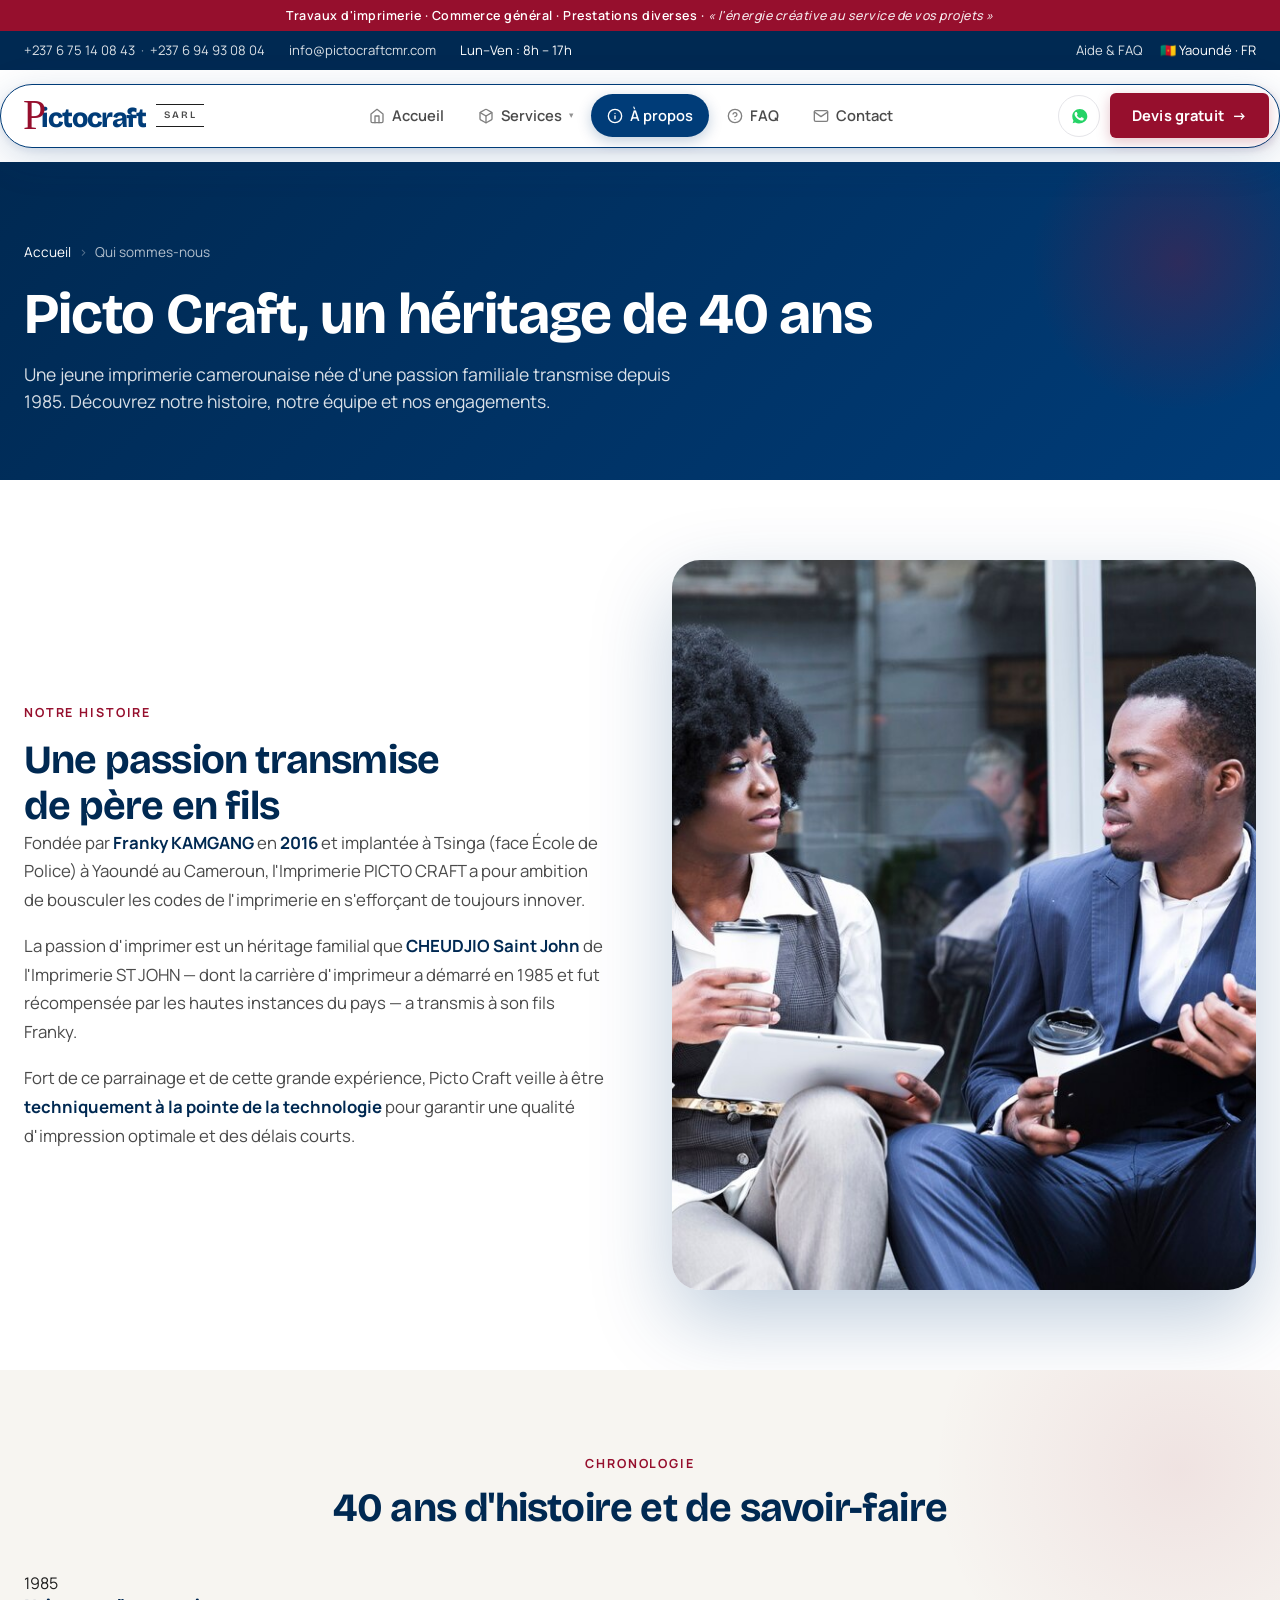
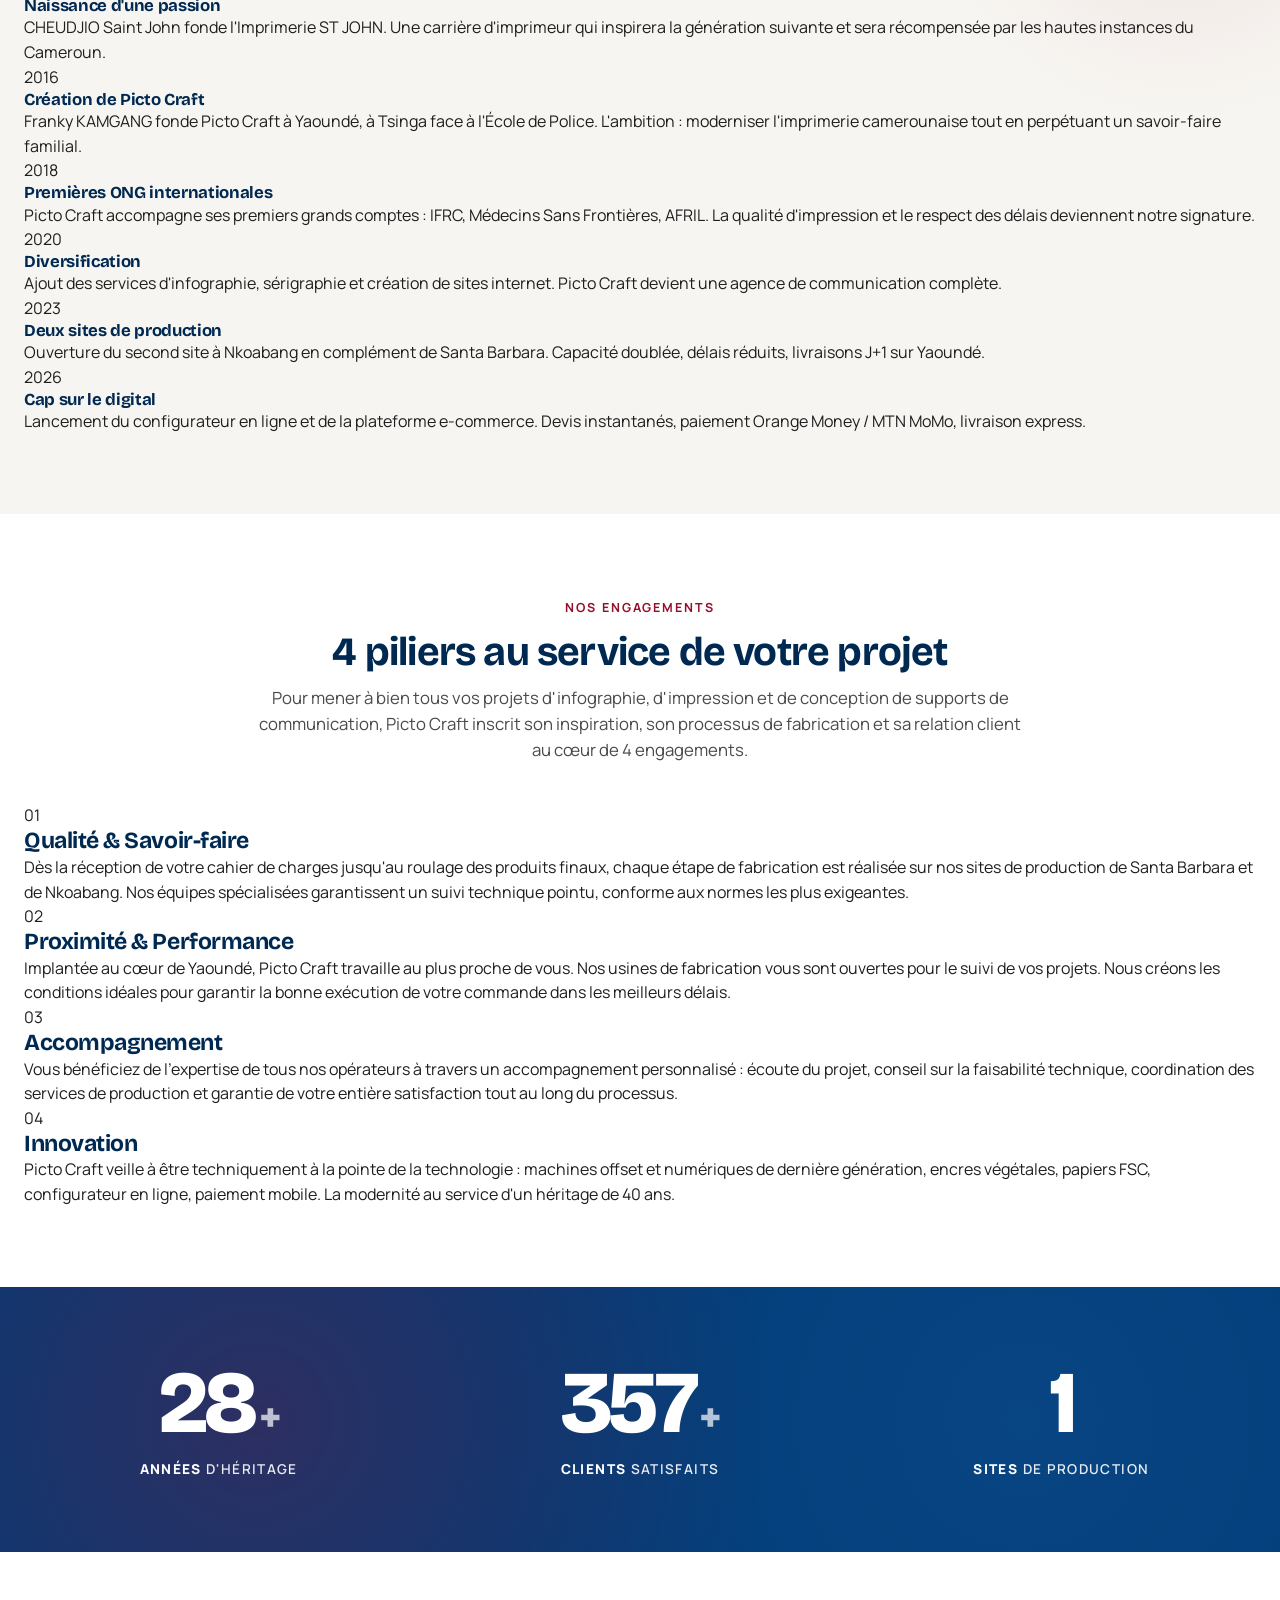
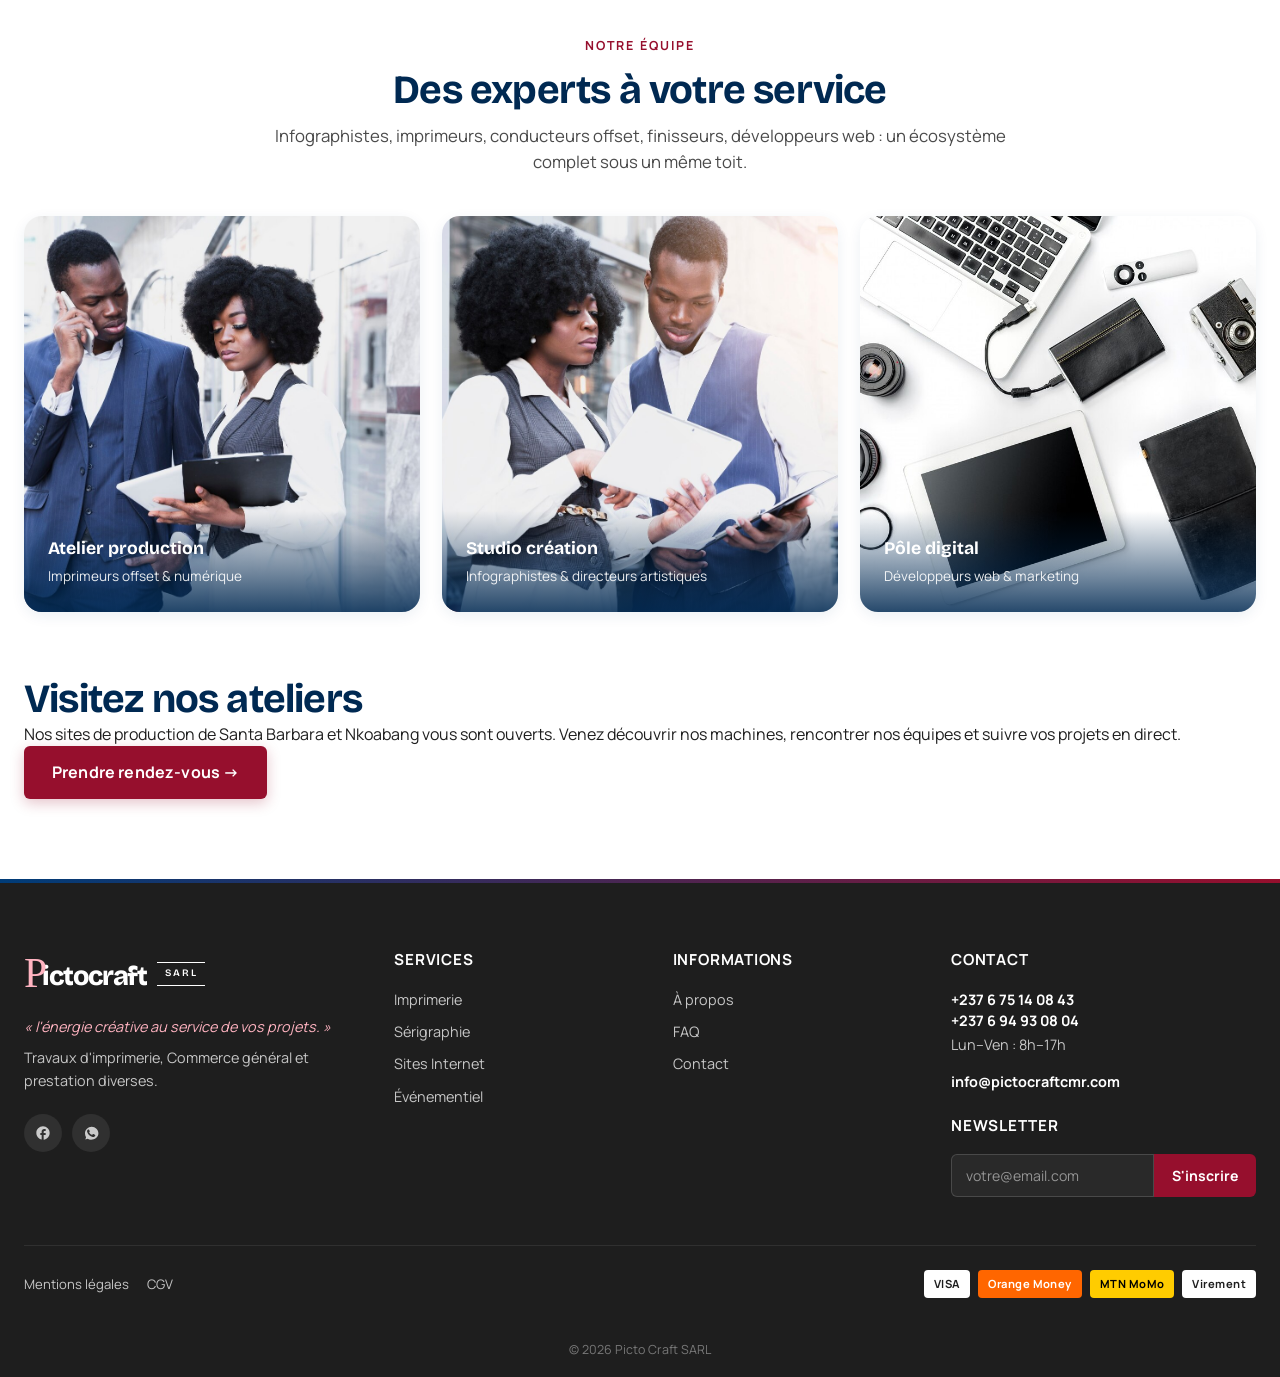
==== commit 67785db2: "Phase 3 : magazines configurables + Supabase Storage + Edge Function email + cache-busting CATALOGUE" ====
--- a/a-propos.html
+++ b/a-propos.html
@@ -9,7 +9,7 @@
 <link rel="preconnect" href="https://fonts.googleapis.com">
 <link rel="preconnect" href="https://fonts.gstatic.com" crossorigin>
 <link href="https://fonts.googleapis.com/css2?family=Bricolage+Grotesque:opsz,wght@12..96,400;12..96,500;12..96,700;12..96,800&family=Manrope:wght@400;500;600;700&display=swap" rel="stylesheet">
-<link rel="stylesheet" href="assets/css/style.css">
+<link rel="stylesheet" href="assets/css/style.css?v=20260626b">
 </head>
 <body>
 
@@ -327,8 +327,8 @@
   </div>
 </footer>
 
-<script src="assets/js/config.js"></script>
-<script src="assets/js/binder.js"></script>
-<script src="assets/js/main.js"></script>
+<script src="assets/js/config.js?v=20260626b"></script>
+<script src="assets/js/binder.js?v=20260626b"></script>
+<script src="assets/js/main.js?v=20260626b"></script>
 </body>
 </html>
--- a/assets/css/style.css
+++ b/assets/css/style.css
@@ -98,12 +98,10 @@
 }
 .header-inner{
   display:flex;align-items:center;gap:18px;
-  background:rgba(255,255,255,.95);
-  backdrop-filter:blur(20px);
-  -webkit-backdrop-filter:blur(20px);
-  border:1px solid var(--gray-200);
-  border-radius:99px;padding:8px 8px 8px 22px;
-  box-shadow:0 8px 30px rgba(0,60,120,.08),0 2px 8px rgba(0,60,120,.04);
+  background:#fff;
+  border:1.5px solid var(--brand);
+  border-radius:99px;padding:8px 10px 8px 22px;
+  box-shadow:0 10px 40px rgba(0,60,120,.18),0 2px 8px rgba(0,60,120,.10);
   transition:all .4s var(--ease);
 }
 .site-header.scrolled .header-inner{
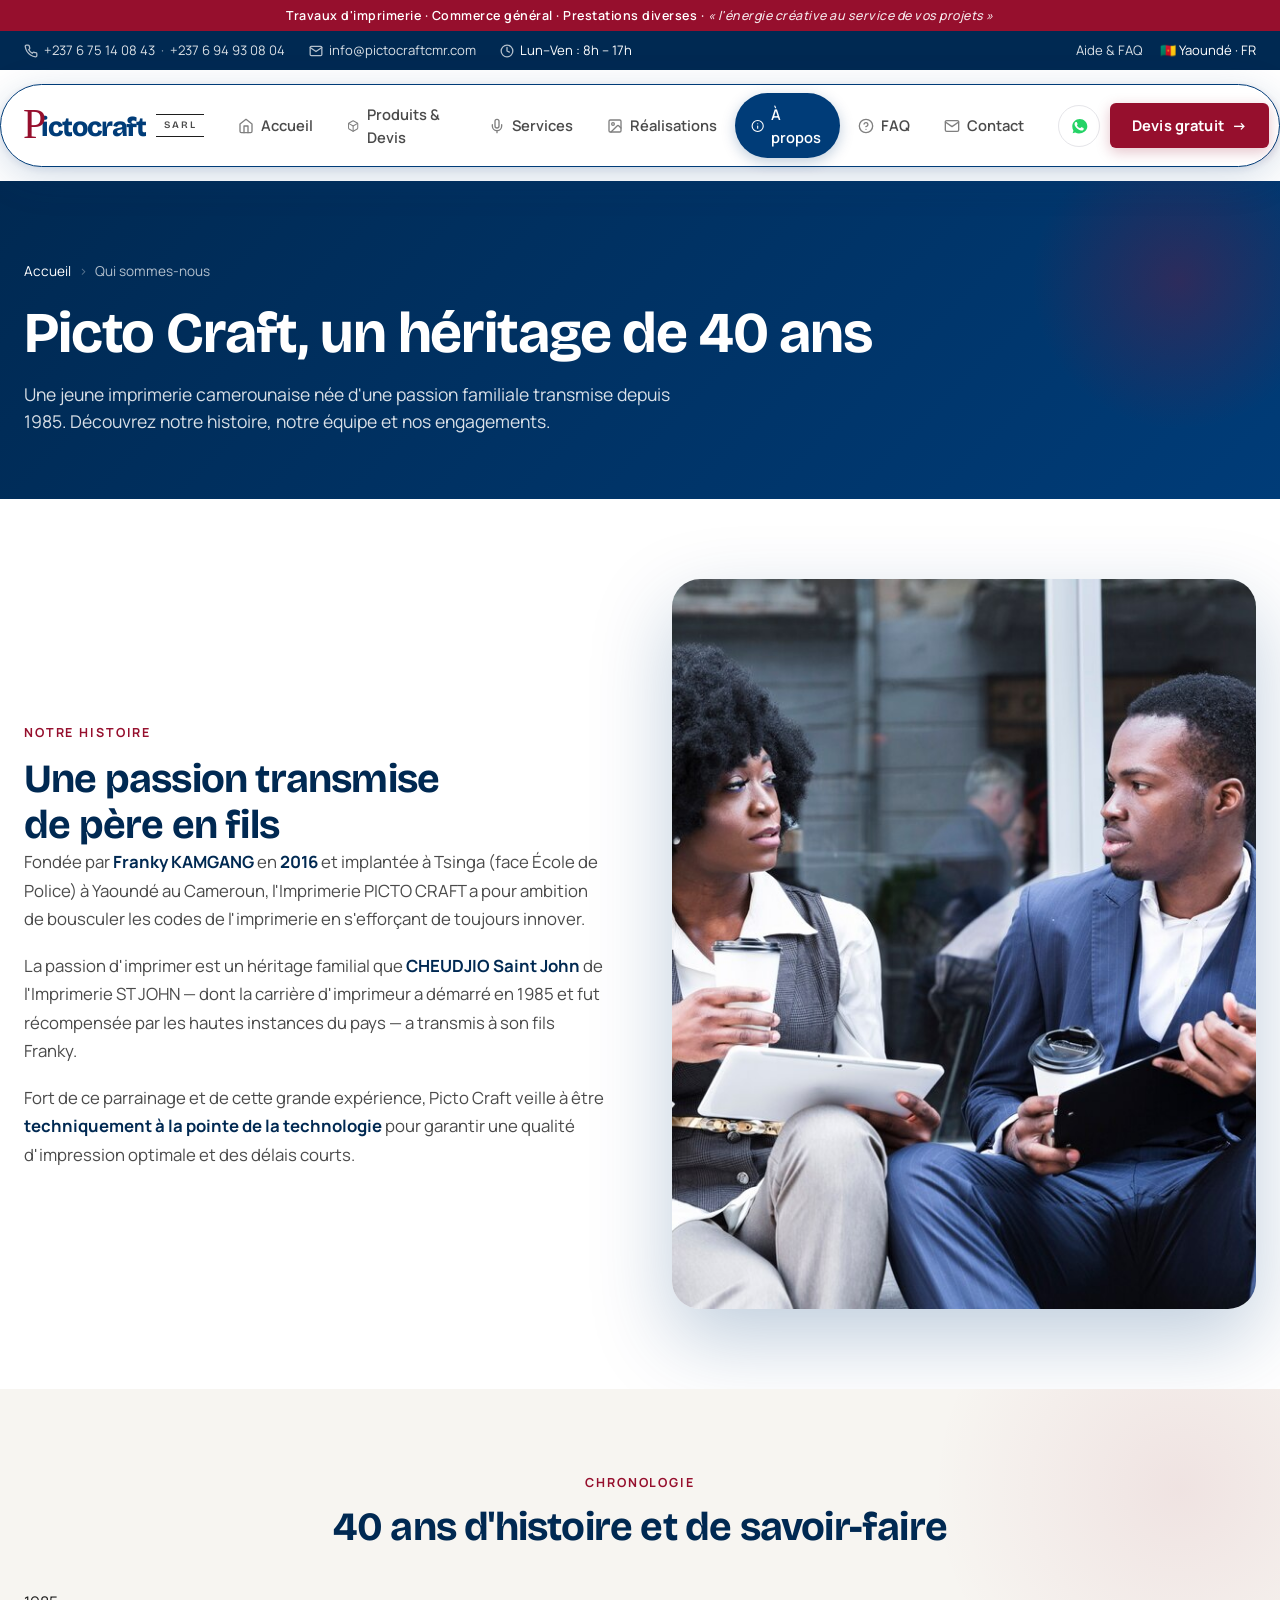
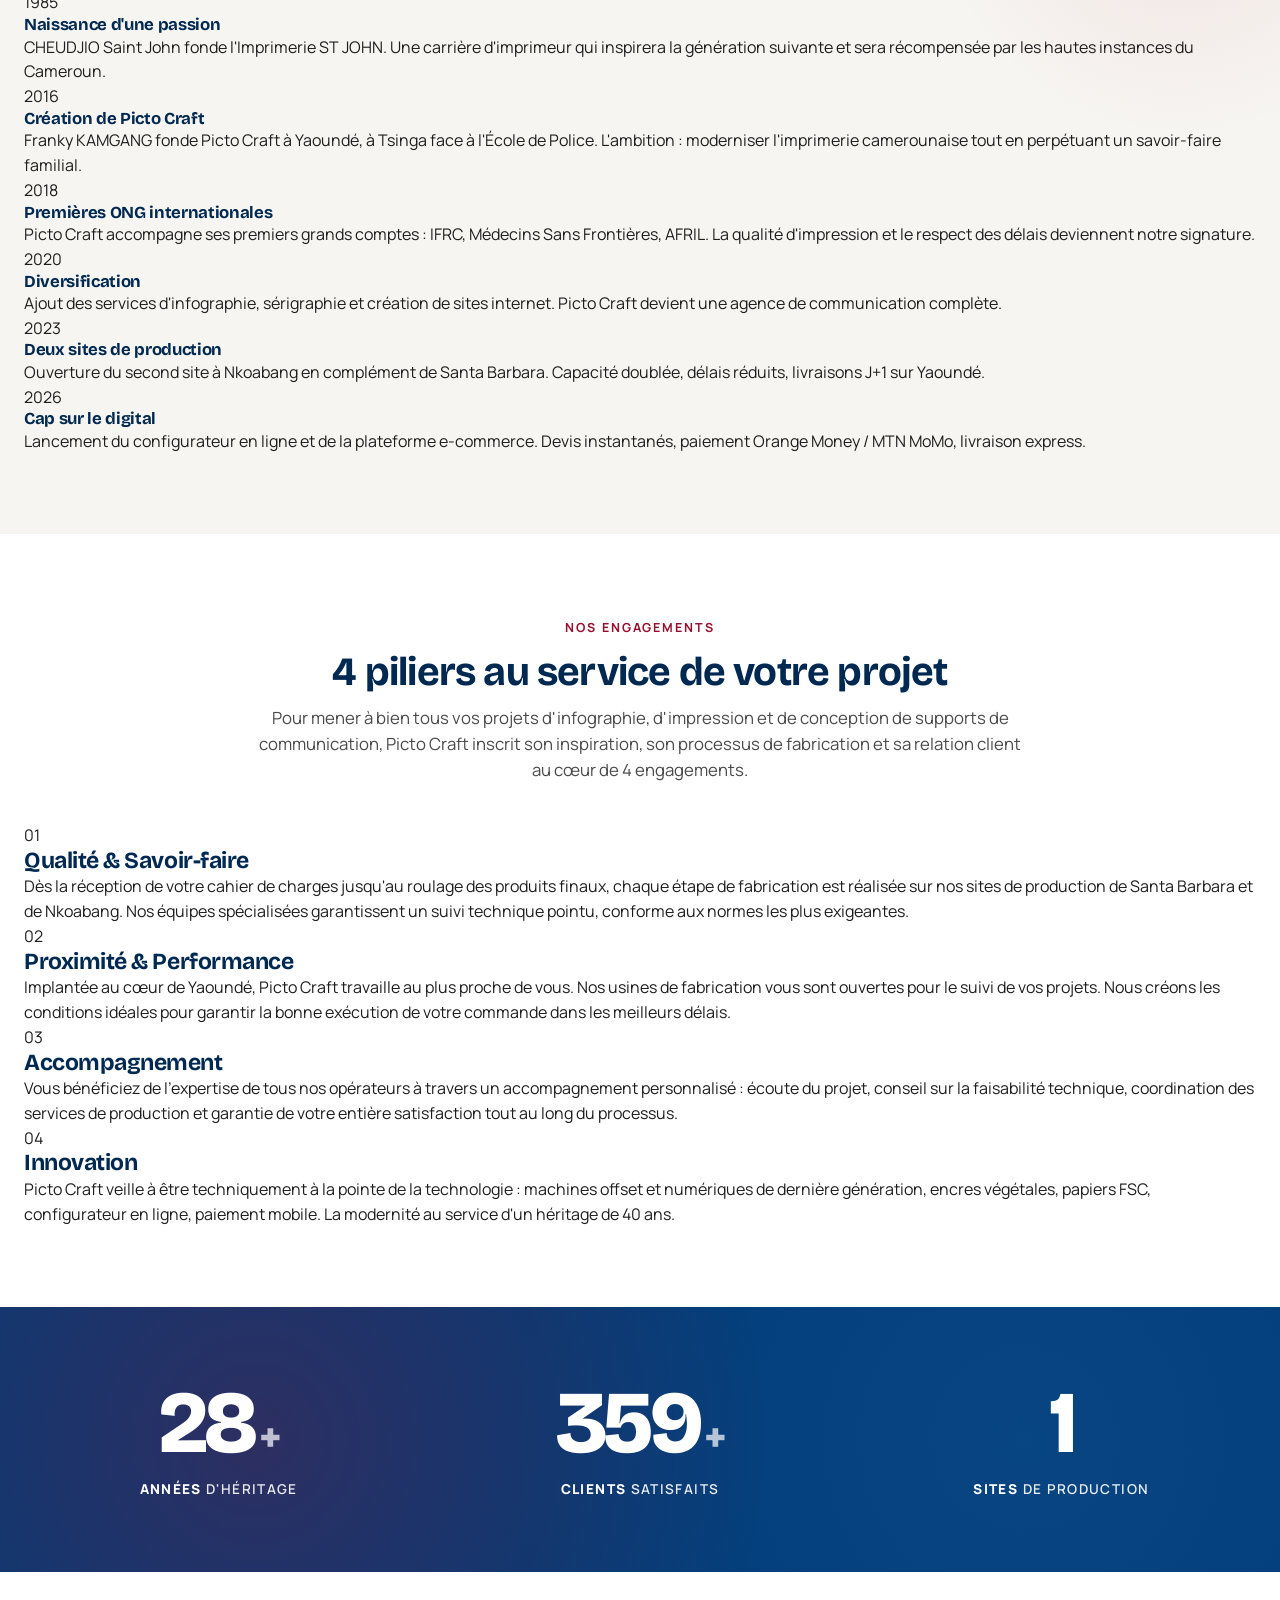
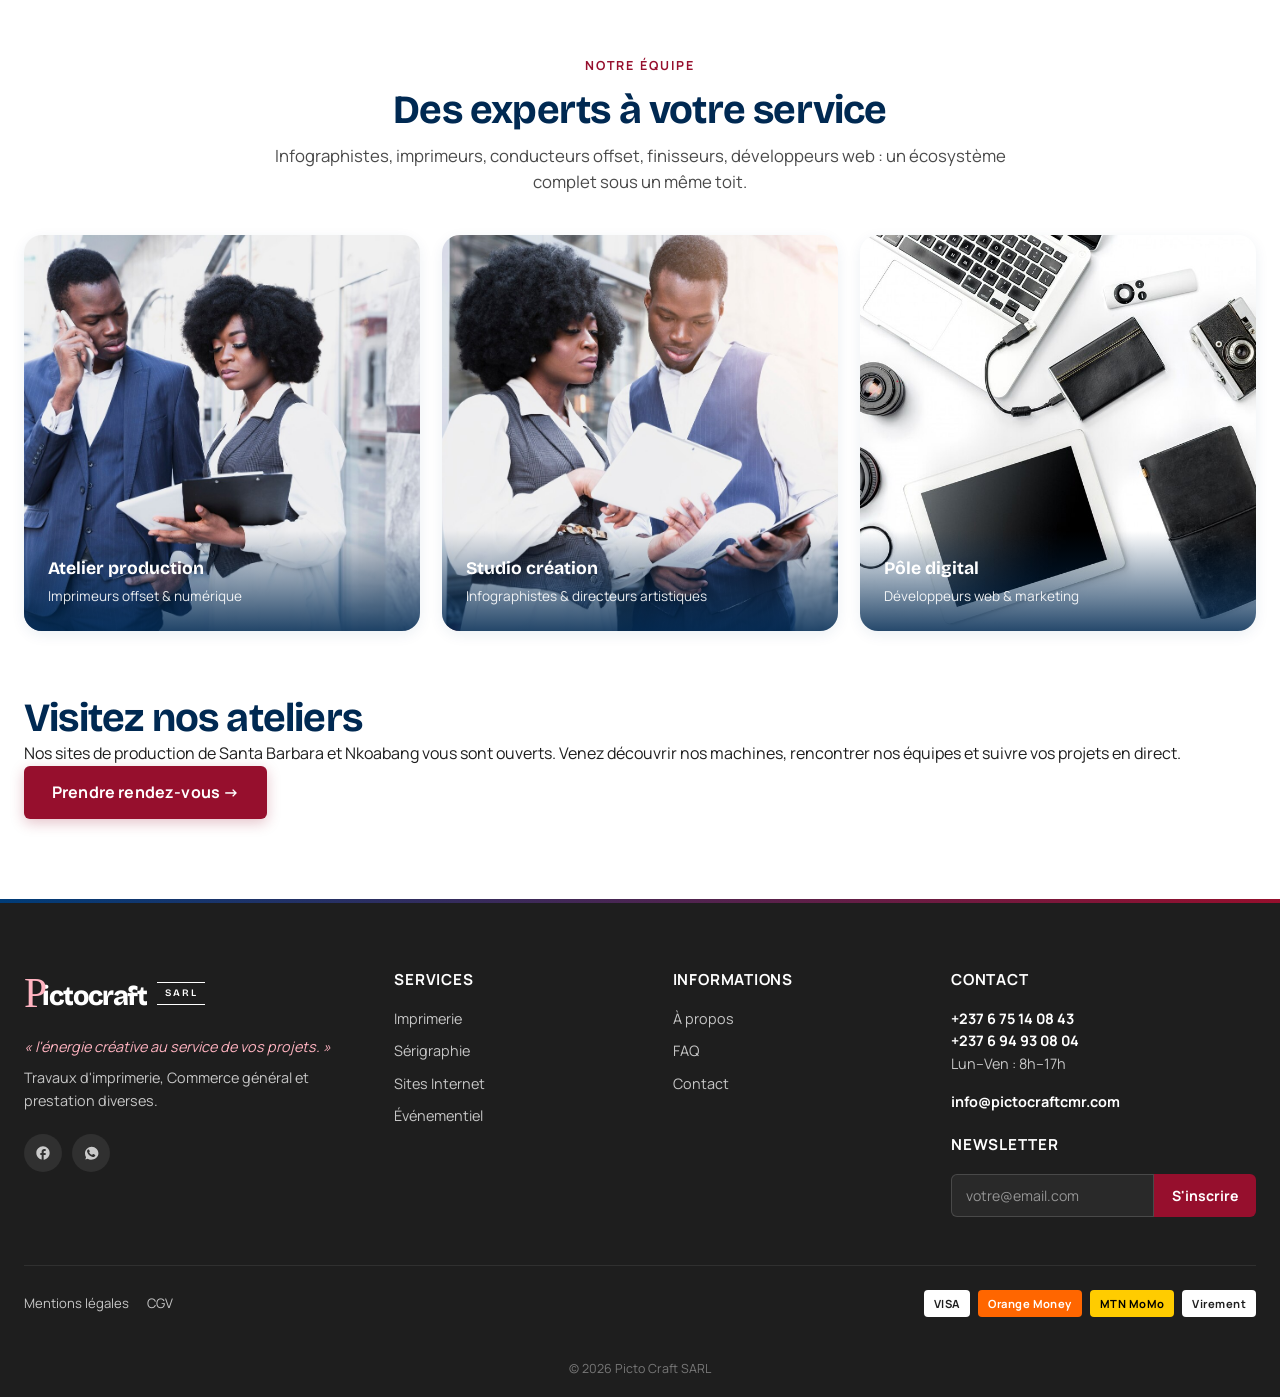
==== commit 14dbffbb: "Phase 4 — Refonte structure + admin PHP Hostinger NAVBAR PARTAGÉE : - assets/js/navbar.js : injecte " ====
--- a/a-propos.html
+++ b/a-propos.html
@@ -13,113 +13,7 @@
 </head>
 <body>
 
-<div data-bind-slogan-bar style="background:#960F2D;color:#fff;text-align:center;padding:6px 16px;font-size:.78rem;font-weight:600;letter-spacing:.04em">
-  Travaux d'imprimerie · Commerce général · Prestations diverses · <em style="font-weight:500;opacity:.9">« l'énergie créative au service de vos projets »</em>
-</div>
-
-<div class="utility-bar">
-  <div class="container">
-    <div class="utility-left">
-      <span class="util-item"><a href="tel:+237675140843" data-bind-tel1>+237 6 75 14 08 43</a> <span style="opacity:.6">·</span> <a href="tel:+237694930804" data-bind-tel2>+237 6 94 93 08 04</a></span>
-      <span class="util-item"><a href="mailto:info@pictocraftcmr.com" data-bind-email1>info@pictocraftcmr.com</a></span>
-      <span class="util-item">Lun–Ven : 8h – 17h</span>
-    </div>
-    <div class="utility-right">
-      <a href="faq.html">Aide & FAQ</a>
-      <span>🇨🇲 Yaoundé · FR</span>
-    </div>
-  </div>
-</div>
-
-<!-- HEADER PILL FLOTTANT MODERNE -->
-<header class="site-header">
-  <div class="container header-inner">
-    <a href="index.html" class="logo" aria-label="Pictocraft" data-logo-host>
-      <span class="p">P</span><span class="name">ictocraft</span><span class="sarl">SARL</span>
-    </a>
-    <nav class="main-nav">
-      <a href="index.html"><svg viewBox="0 0 24 24" fill="none" stroke="currentColor" stroke-width="2" stroke-linecap="round" stroke-linejoin="round"><path d="m3 9 9-7 9 7v11a2 2 0 0 1-2 2H5a2 2 0 0 1-2-2z"/><polyline points="9 22 9 12 15 12 15 22"/></svg>Accueil</a>
-      <div class="nav-item">
-        <a href="produits.html"><svg viewBox="0 0 24 24" fill="none" stroke="currentColor" stroke-width="2" stroke-linecap="round" stroke-linejoin="round"><path d="M21 16V8a2 2 0 0 0-1-1.73l-7-4a2 2 0 0 0-2 0l-7 4A2 2 0 0 0 3 8v8a2 2 0 0 0 1 1.73l7 4a2 2 0 0 0 2 0l7-4A2 2 0 0 0 21 16z"/><polyline points="3.27 6.96 12 12.01 20.73 6.96"/><line x1="12" x2="12" y1="22.08" y2="12"/></svg>Services <span class="caret">▾</span></a>
-        <div class="mega-menu">
-          <div class="mega-grid">
-            <div class="mega-col">
-              <div class="mega-col-head">
-                <div class="mega-col-icon"><svg width="18" height="18" viewBox="0 0 24 24" fill="none" stroke="currentColor" stroke-width="2" stroke-linecap="round" stroke-linejoin="round"><polyline points="6 9 6 2 18 2 18 9"/><path d="M6 18H4a2 2 0 0 1-2-2v-5a2 2 0 0 1 2-2h16a2 2 0 0 1 2 2v5a2 2 0 0 1-2 2h-2"/><rect width="12" height="8" x="6" y="14"/></svg></div>
-                <h5>Imprimerie<small>Offset & numérique</small></h5>
-              </div>
-              <ul>
-                <li><a href="produit-flyers.html">Flyers & Dépliants</a></li>
-                <li><a href="produits.html#cartes">Cartes de visite</a></li>
-                <li><a href="produits.html#brochures">Brochures & Catalogues</a></li>
-                <li><a href="produits.html#affiches">Affiches & Posters</a></li>
-                <li><a href="produits.html#calendriers">Calendriers</a></li>
-                <li><a href="produits.html#papeterie">Papeterie</a></li>
-              </ul>
-            </div>
-            <div class="mega-col accent">
-              <div class="mega-col-head">
-                <div class="mega-col-icon"><svg width="18" height="18" viewBox="0 0 24 24" fill="none" stroke="currentColor" stroke-width="2" stroke-linecap="round" stroke-linejoin="round"><path d="m4 6 8-4 8 4"/><path d="m18 10 4 2v8a2 2 0 0 1-2 2H4a2 2 0 0 1-2-2v-8l4-2"/><circle cx="12" cy="9" r="2"/></svg></div>
-                <h5>Événementiel<small>Salons & lancements</small></h5>
-              </div>
-              <ul>
-                <li><a href="produits.html#rollups">Roll-ups & Kakémonos</a></li>
-                <li><a href="produits.html#baches">Bâches & Banderoles</a></li>
-                <li><a href="produits.html#textile">Sérigraphie textile</a></li>
-                <li><a href="produits.html#displays">Displays publicitaires</a></li>
-                <li><a href="produits.html#stands">Stands & Comptoirs</a></li>
-                <li><a href="produits.html#signaletique">Signalétique</a></li>
-              </ul>
-            </div>
-            <div class="mega-col">
-              <div class="mega-col-head">
-                <div class="mega-col-icon"><svg width="18" height="18" viewBox="0 0 24 24" fill="none" stroke="currentColor" stroke-width="2" stroke-linecap="round" stroke-linejoin="round"><rect width="20" height="14" x="2" y="3" rx="2"/><line x1="8" x2="16" y1="21" y2="21"/><line x1="12" x2="12" y1="17" y2="21"/></svg></div>
-                <h5>Digital & Création<small>Web · Vidéo · Logos</small></h5>
-              </div>
-              <ul>
-                <li><a href="produits.html#sites">Sites Internet</a></li>
-                <li><a href="produits.html#video">Montage vidéo</a></li>
-                <li><a href="produits.html#logo">Logos & Charte graphique</a></li>
-                <li><a href="produits.html#emballage">Emballages personnalisés</a></li>
-                <li><a href="produits.html#objets">Objets publicitaires</a></li>
-                <li><a href="produits.html">Tous les produits →</a></li>
-              </ul>
-            </div>
-          </div>
-          <div class="mega-footer">
-            <span>★ Plus de 24 produits disponibles</span>
-            <a href="produit-flyers.html">Configurer un devis instantané →</a>
-          </div>
-        </div>
-      </div>
-      <a href="a-propos.html" class="active"><svg viewBox="0 0 24 24" fill="none" stroke="currentColor" stroke-width="2" stroke-linecap="round" stroke-linejoin="round"><circle cx="12" cy="12" r="10"/><path d="M12 16v-4"/><path d="M12 8h.01"/></svg>À propos</a>
-      <a href="faq.html"><svg viewBox="0 0 24 24" fill="none" stroke="currentColor" stroke-width="2" stroke-linecap="round" stroke-linejoin="round"><circle cx="12" cy="12" r="10"/><path d="M9.09 9a3 3 0 0 1 5.83 1c0 2-3 3-3 3"/><path d="M12 17h.01"/></svg>FAQ</a>
-      <a href="contact.html"><svg viewBox="0 0 24 24" fill="none" stroke="currentColor" stroke-width="2" stroke-linecap="round" stroke-linejoin="round"><path d="M4 4h16c1.1 0 2 .9 2 2v12c0 1.1-.9 2-2 2H4c-1.1 0-2-.9-2-2V6c0-1.1.9-2 2-2z"/><polyline points="22 6 12 13 2 6"/></svg>Contact</a>
-    </nav>
-    <div class="header-actions">
-      <a href="https://wa.me/237675140843" data-bind-whatsapp class="icon-btn" aria-label="WhatsApp" title="WhatsApp" style="color:#25D366">
-        <svg width="18" height="18" viewBox="0 0 24 24" fill="currentColor"><path d="M17.5 14.4c-.3-.1-1.7-.8-2-.9-.3-.1-.5-.1-.7.1-.2.3-.7.9-.9 1.1-.2.2-.3.2-.6.1-1.7-.8-2.9-1.5-4-3.5-.3-.5.3-.5.8-1.5.1-.2 0-.3 0-.5s-.7-1.6-.9-2.2c-.2-.6-.5-.5-.7-.5h-.6c-.2 0-.5.1-.8.4-.3.3-1 1-1 2.5 0 1.5 1.1 2.9 1.2 3.1.1.2 2.1 3.3 5.2 4.6 2 .8 2.7.9 3.7.8.6-.1 1.8-.7 2-1.4.2-.7.2-1.3.2-1.4-.1-.1-.3-.2-.6-.3zm-5.5 7.6c-1.8 0-3.5-.5-5-1.4l-3.5 1.1 1.1-3.4c-1-1.6-1.6-3.5-1.6-5.5 0-5.6 4.5-10.1 10-10.1 5.6 0 10.1 4.5 10.1 10.1S17.5 22 12 22z"/></svg>
-      </a>
-      <a href="produit-flyers.html" class="btn-primary"><span class="long">Devis gratuit</span><span>→</span></a>
-      <button class="icon-btn menu-toggle" aria-label="Menu">
-        <svg width="20" height="20" viewBox="0 0 24 24" fill="none" stroke="currentColor" stroke-width="2.2" stroke-linecap="round"><path d="M3 6h18M3 12h18M3 18h18"/></svg>
-      </button>
-    </div>
-  </div>
-</header>
-
-<div class="mobile-overlay"></div>
-<aside class="mobile-menu">
-  <button class="close-btn">✕</button>
-  <a href="index.html" class="logo" style="font-size:1.4rem"><span class="p">P</span><span class="name">ictocraft</span></a>
-  <nav>
-    <a href="index.html">Accueil</a>
-    <a href="produits.html">Services</a>
-    <a href="a-propos.html">Qui sommes-nous</a>
-    <a href="faq.html">FAQ</a>
-    <a href="contact.html">Contact</a>
-  </nav>
-</aside>
+<div id="pc-navbar" data-active="apropos"></div>
 
 <!-- BANNER -->
 <section class="page-banner">
@@ -327,6 +221,7 @@
   </div>
 </footer>
 
+<script src="assets/js/navbar.js?v=20260626c"></script>
 <script src="assets/js/config.js?v=20260626b"></script>
 <script src="assets/js/binder.js?v=20260626b"></script>
 <script src="assets/js/main.js?v=20260626b"></script>
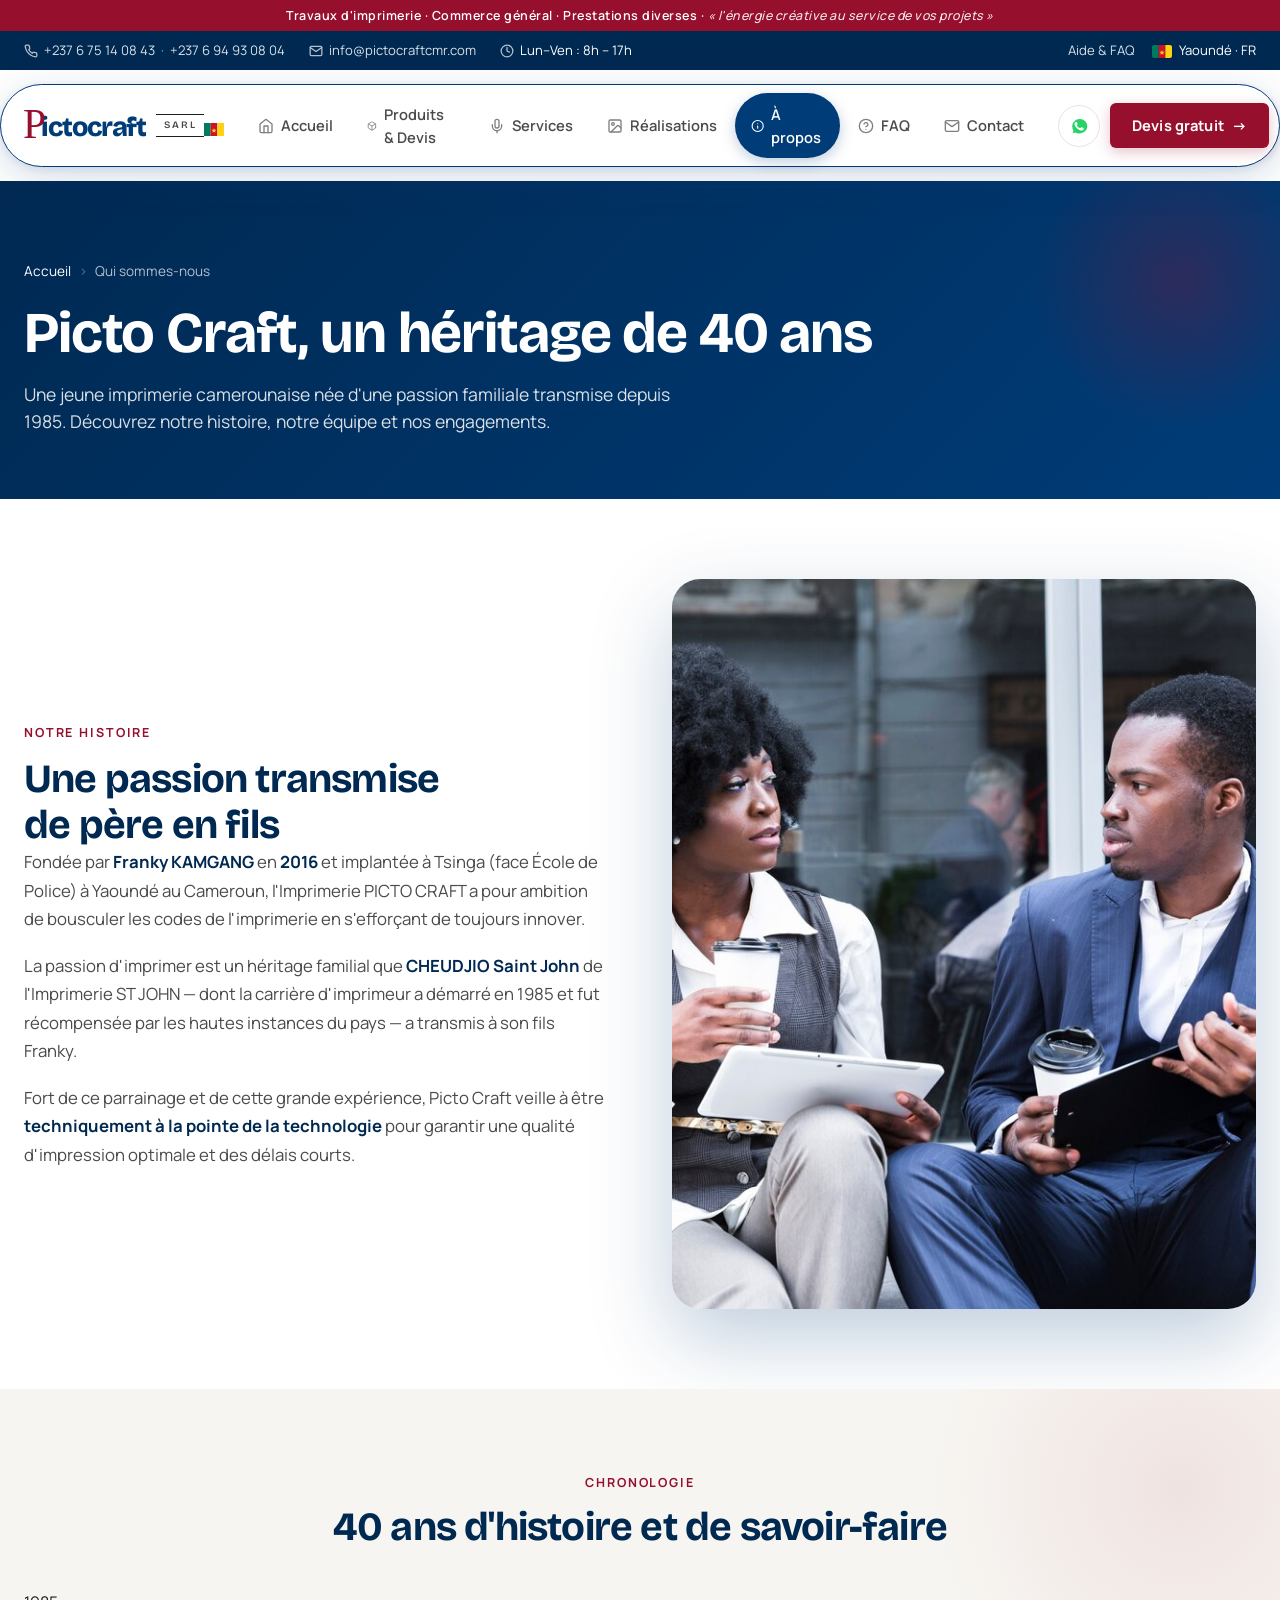
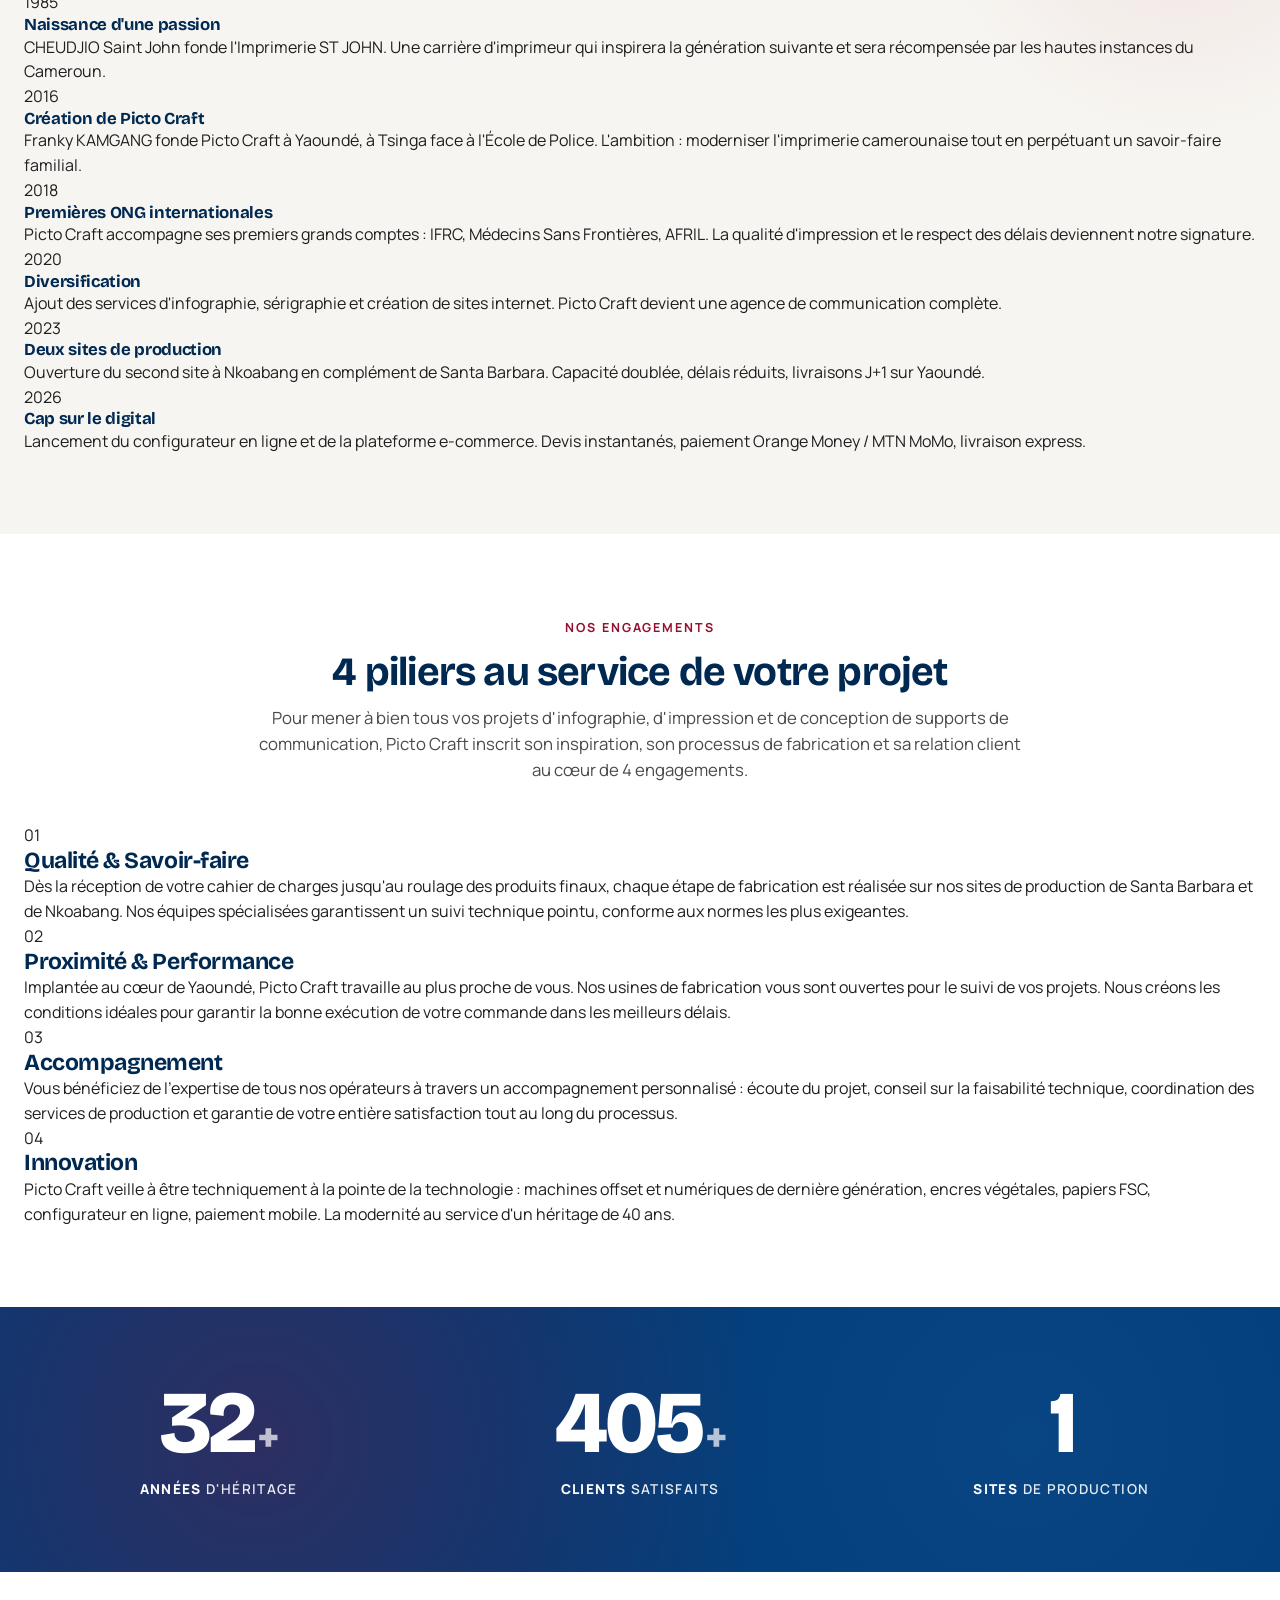
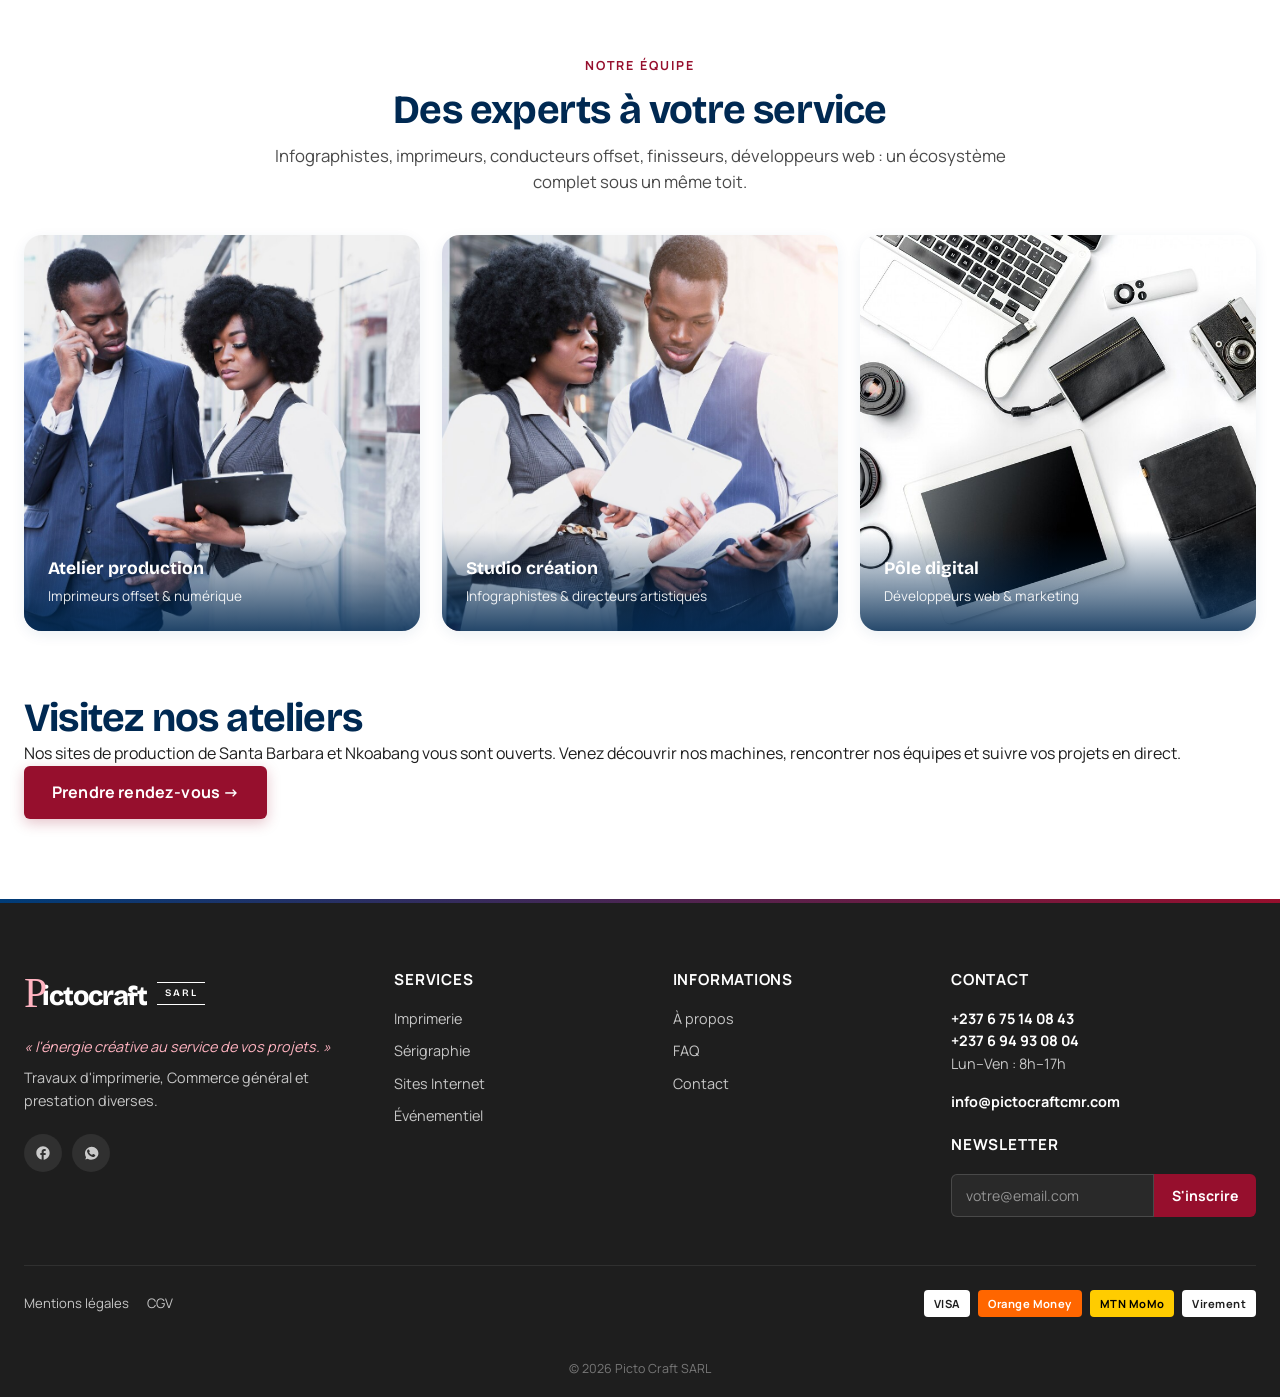
==== commit 7a603077: "Fix : le site ne reflétait pas les modifs admin (problème de cache) DIAGNOSTIC : Les modifs admin ét" ====
--- a/a-propos.html
+++ b/a-propos.html
@@ -9,7 +9,7 @@
 <link rel="preconnect" href="https://fonts.googleapis.com">
 <link rel="preconnect" href="https://fonts.gstatic.com" crossorigin>
 <link href="https://fonts.googleapis.com/css2?family=Bricolage+Grotesque:opsz,wght@12..96,400;12..96,500;12..96,700;12..96,800&family=Manrope:wght@400;500;600;700&display=swap" rel="stylesheet">
-<link rel="stylesheet" href="assets/css/style.css?v=20260626b">
+<link rel="stylesheet" href="assets/css/style.css?v=20260707d">
 </head>
 <body>
 
@@ -221,9 +221,9 @@
   </div>
 </footer>
 
-<script src="assets/js/navbar.js?v=20260626c"></script>
-<script src="assets/js/config.js?v=20260626b"></script>
-<script src="assets/js/binder.js?v=20260626b"></script>
-<script src="assets/js/main.js?v=20260626b"></script>
+<script src="assets/js/navbar.js?v=20260707d"></script>
+<script src="assets/js/config.js?v=20260707d"></script>
+<script src="assets/js/binder.js?v=20260707d"></script>
+<script src="assets/js/main.js?v=20260707d"></script>
 </body>
 </html>
--- a/assets/css/style.css
+++ b/assets/css/style.css
@@ -884,4 +884,13 @@
   width:100%;padding:12px 14px;border:1.5px solid var(--gray-200);border-radius:var(--radius-sm);
   font-size:.95rem;background:#fff;transition:border-color .2s,box-shadow .2s;
 }
-.form-field input:f+.form-field input:f
+/* Drapeau Cameroun à côté du logo */
+.country-flag{
+  display:inline-block;margin-left:8px;
+  vertical-align:middle;border-radius:2px;
+  box-shadow:0 0 0 1px rgba(0,0,0,.08);
+  align-self:center;
+}
+@media(max-width:520px){.country-flag{display:none}}
+.util-flag img{display:inline-block;margin-right:4px}
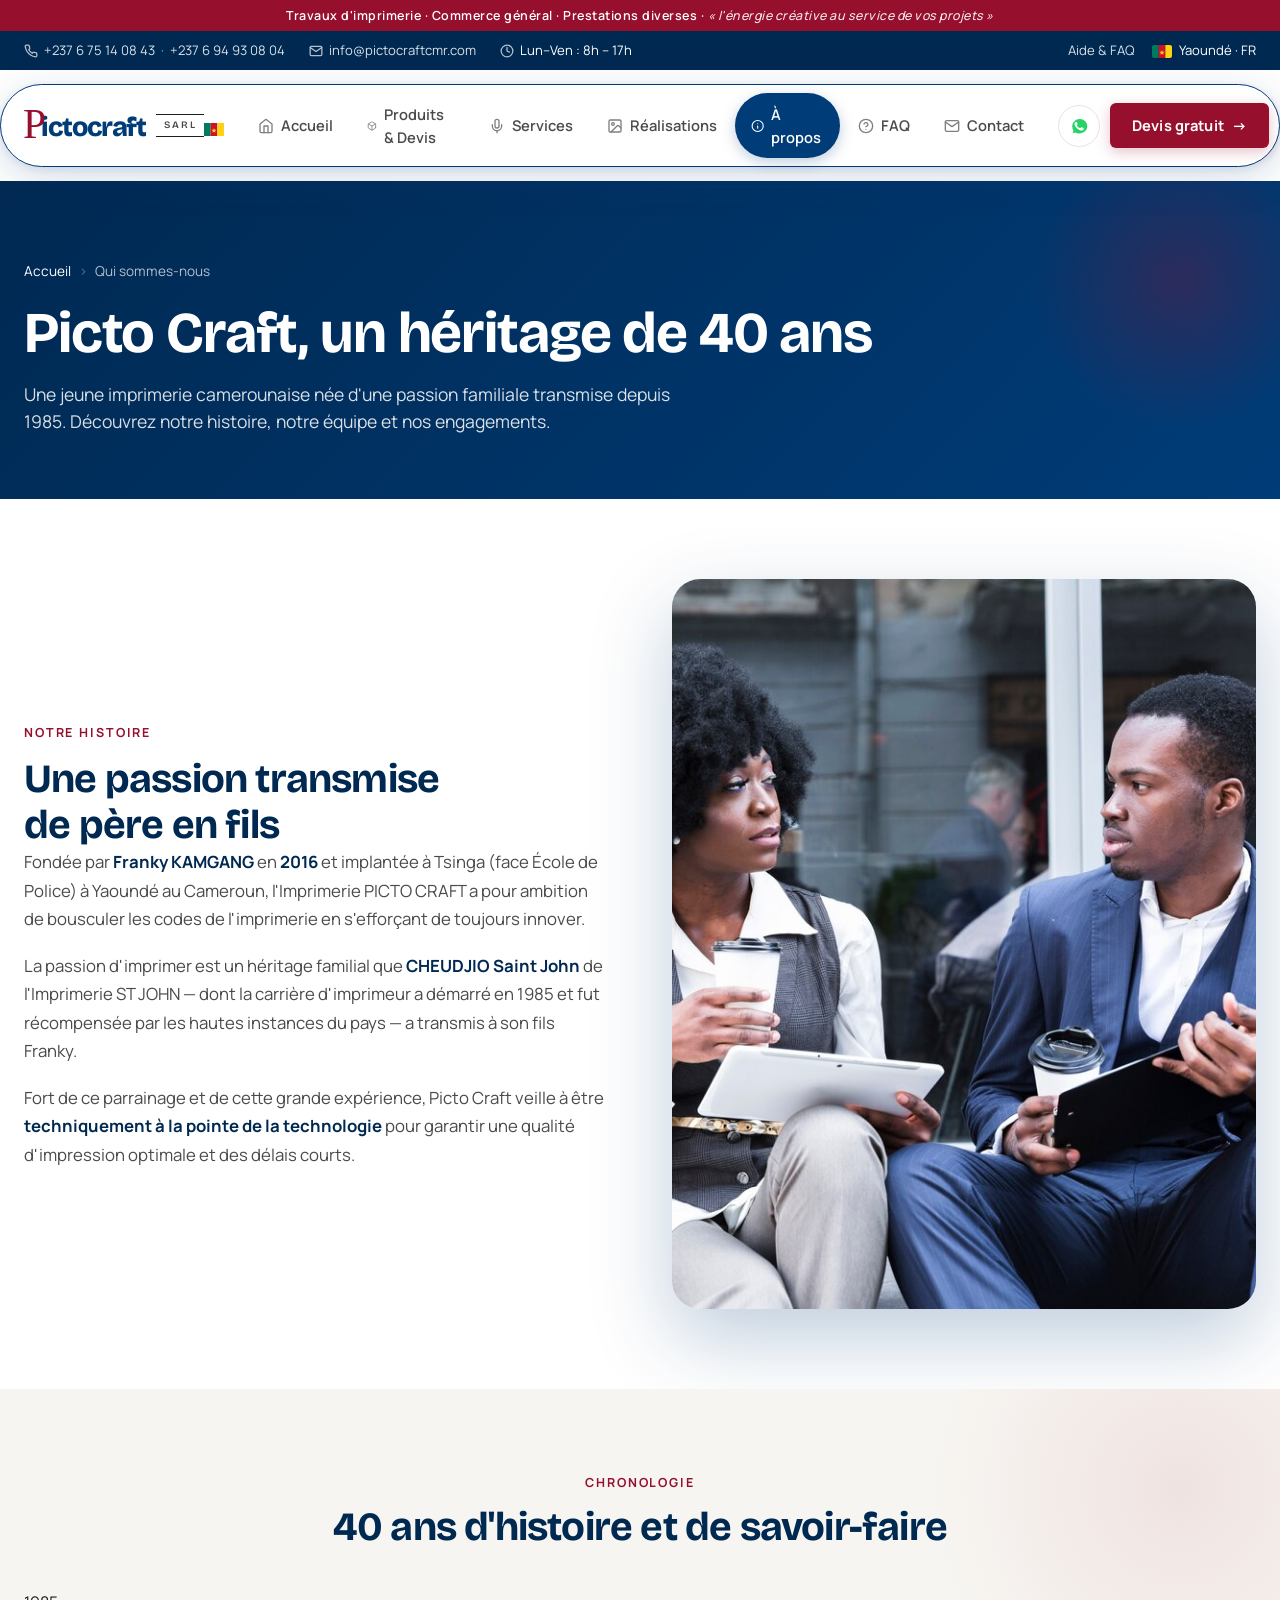
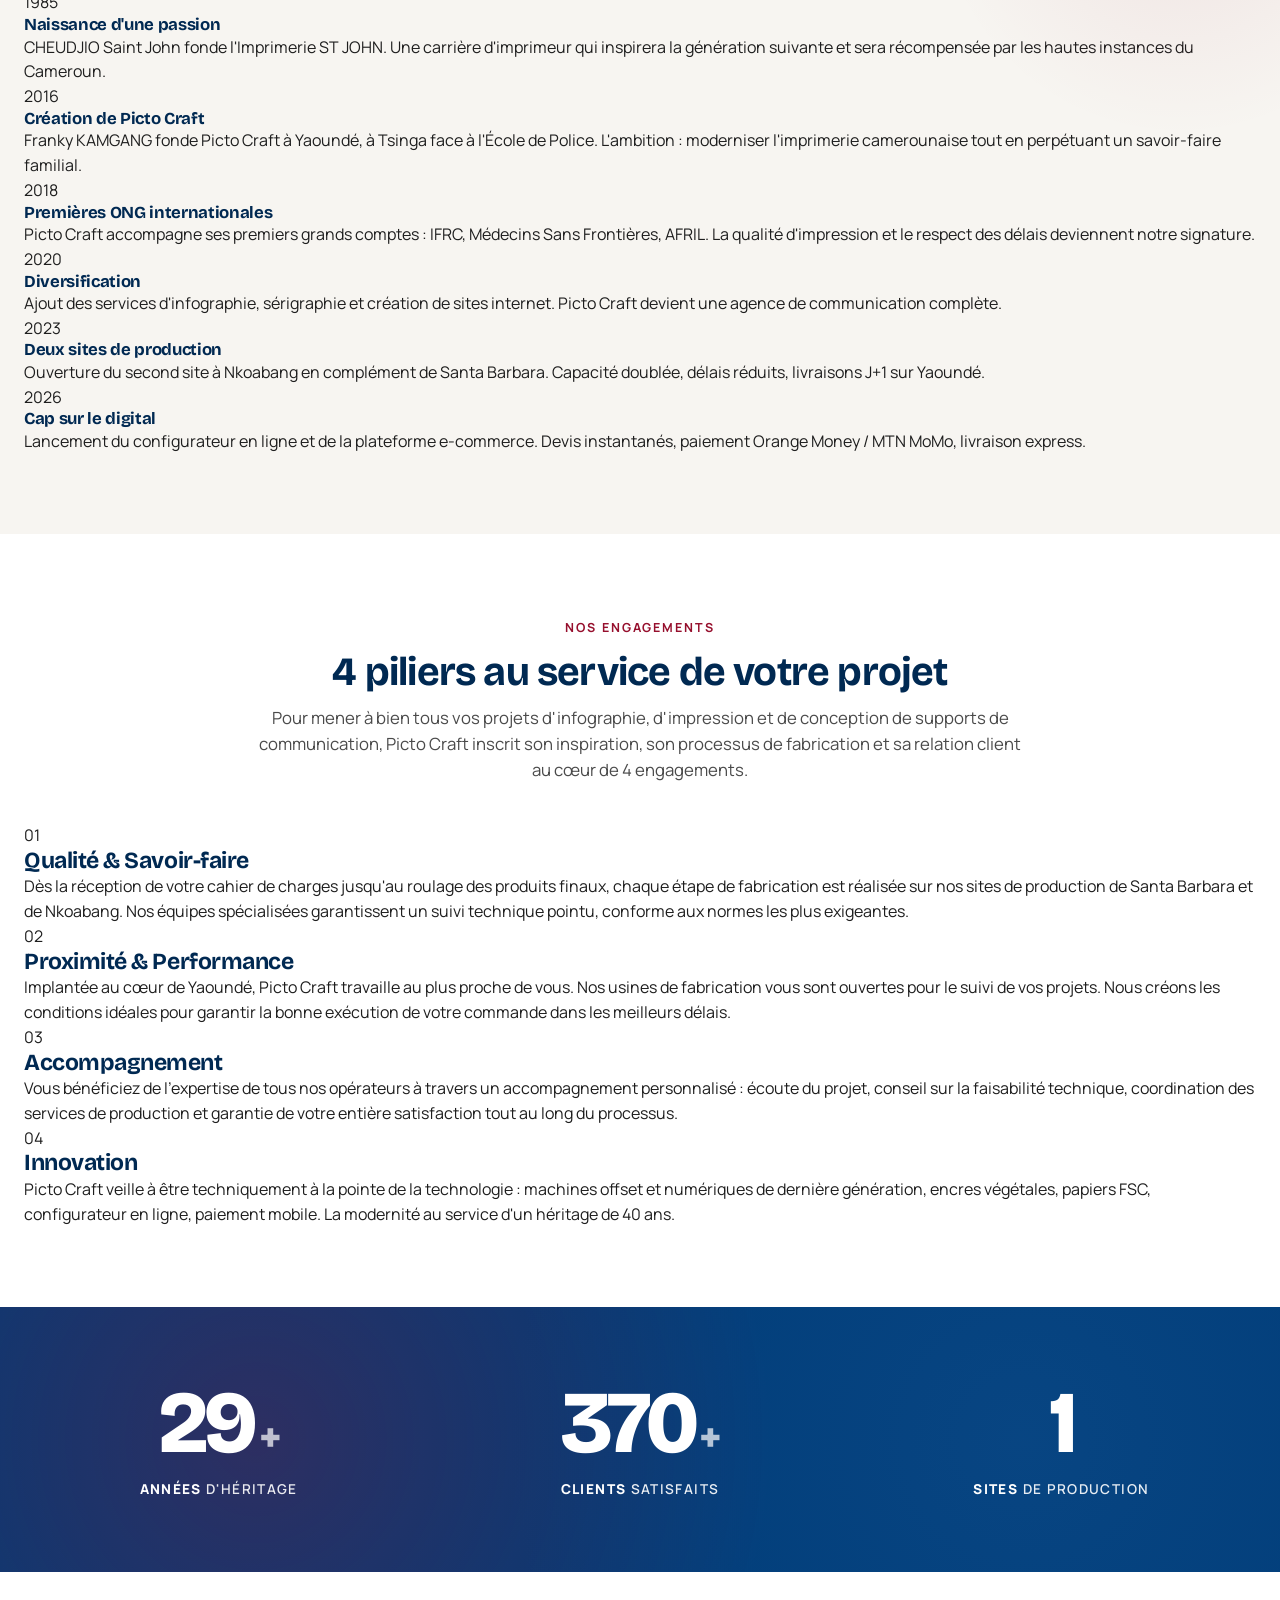
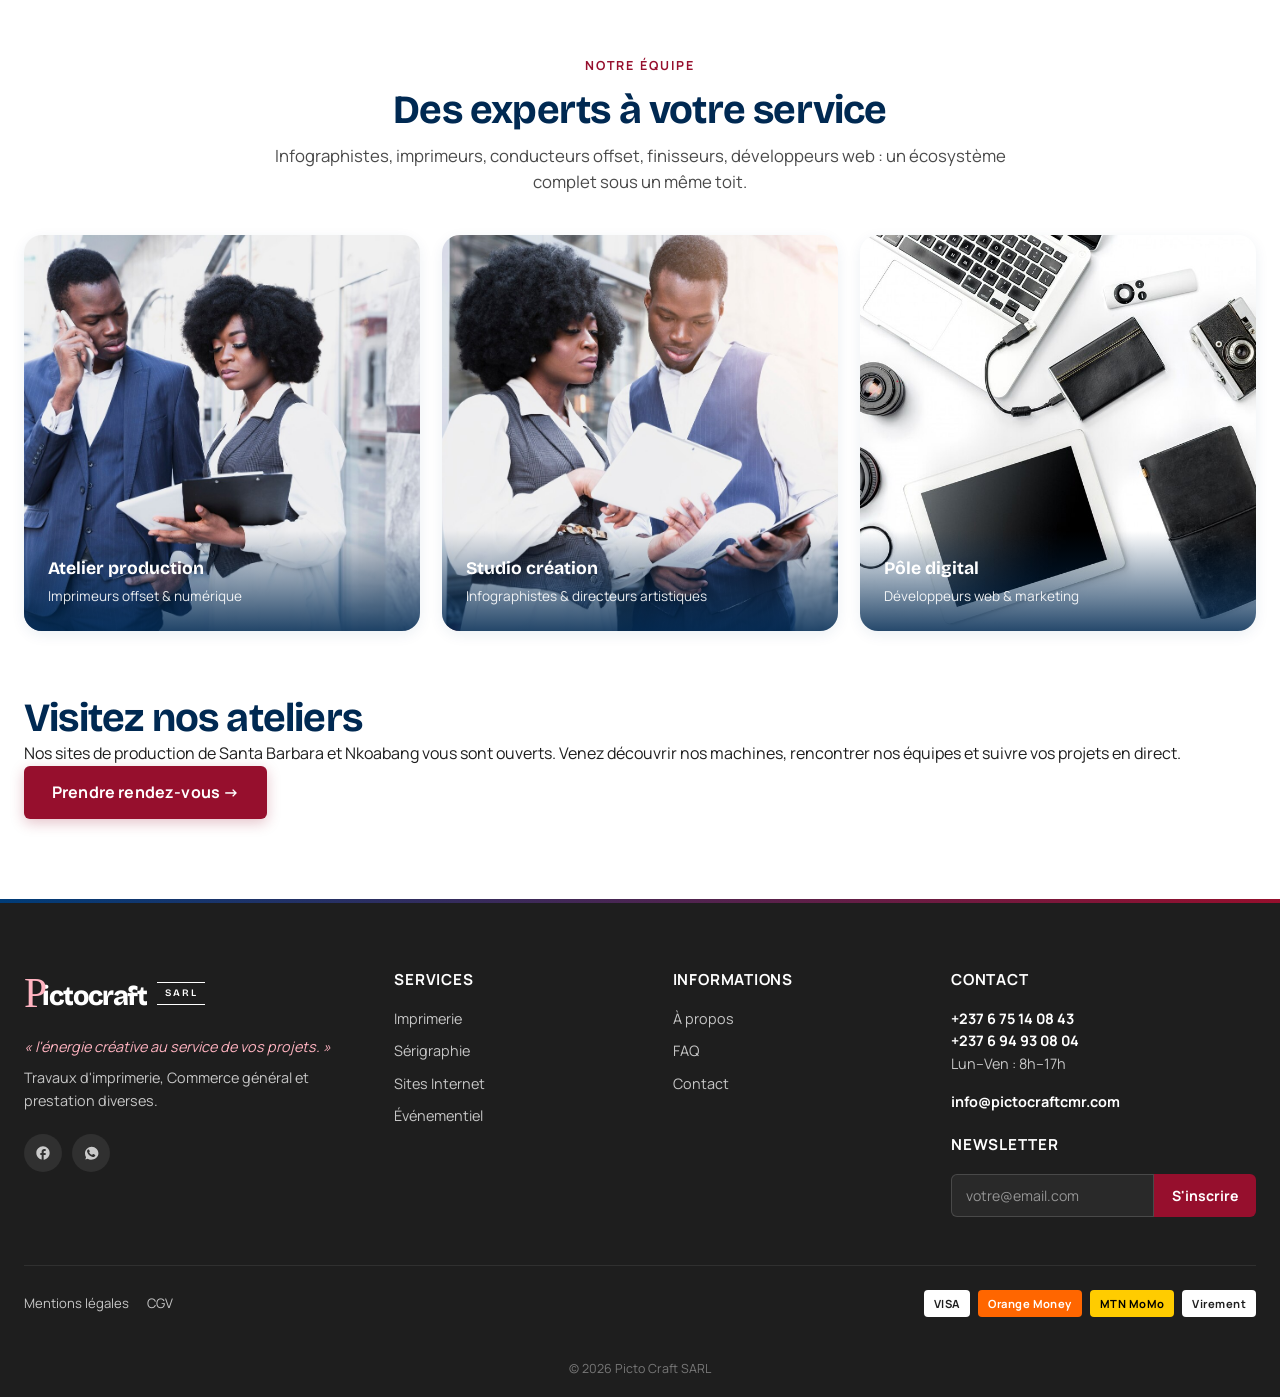
==== commit 611cf01b: "AUDIT E2E : fetch INLINE Supabase + rename loader pour bypass cache navigateur CAUSE RÉELLE trouvée " ====
--- a/a-propos.html
+++ b/a-propos.html
@@ -3,6 +3,9 @@
 <head>
 <meta charset="UTF-8">
 <meta name="viewport" content="width=device-width,initial-scale=1.0">
+<meta http-equiv="Cache-Control" content="no-cache, no-store, must-revalidate">
+<meta http-equiv="Pragma" content="no-cache">
+<meta http-equiv="Expires" content="0">
 <title>Qui sommes-nous — Picto Craft</title>
 <meta name="description" content="L'histoire de Picto Craft SARL : fondée en 2016 par Franky Kamgang, héritière d'un savoir-faire de 40 ans transmis par l'Imprimerie ST JOHN.">
 <meta name="robots" content="index,follow">
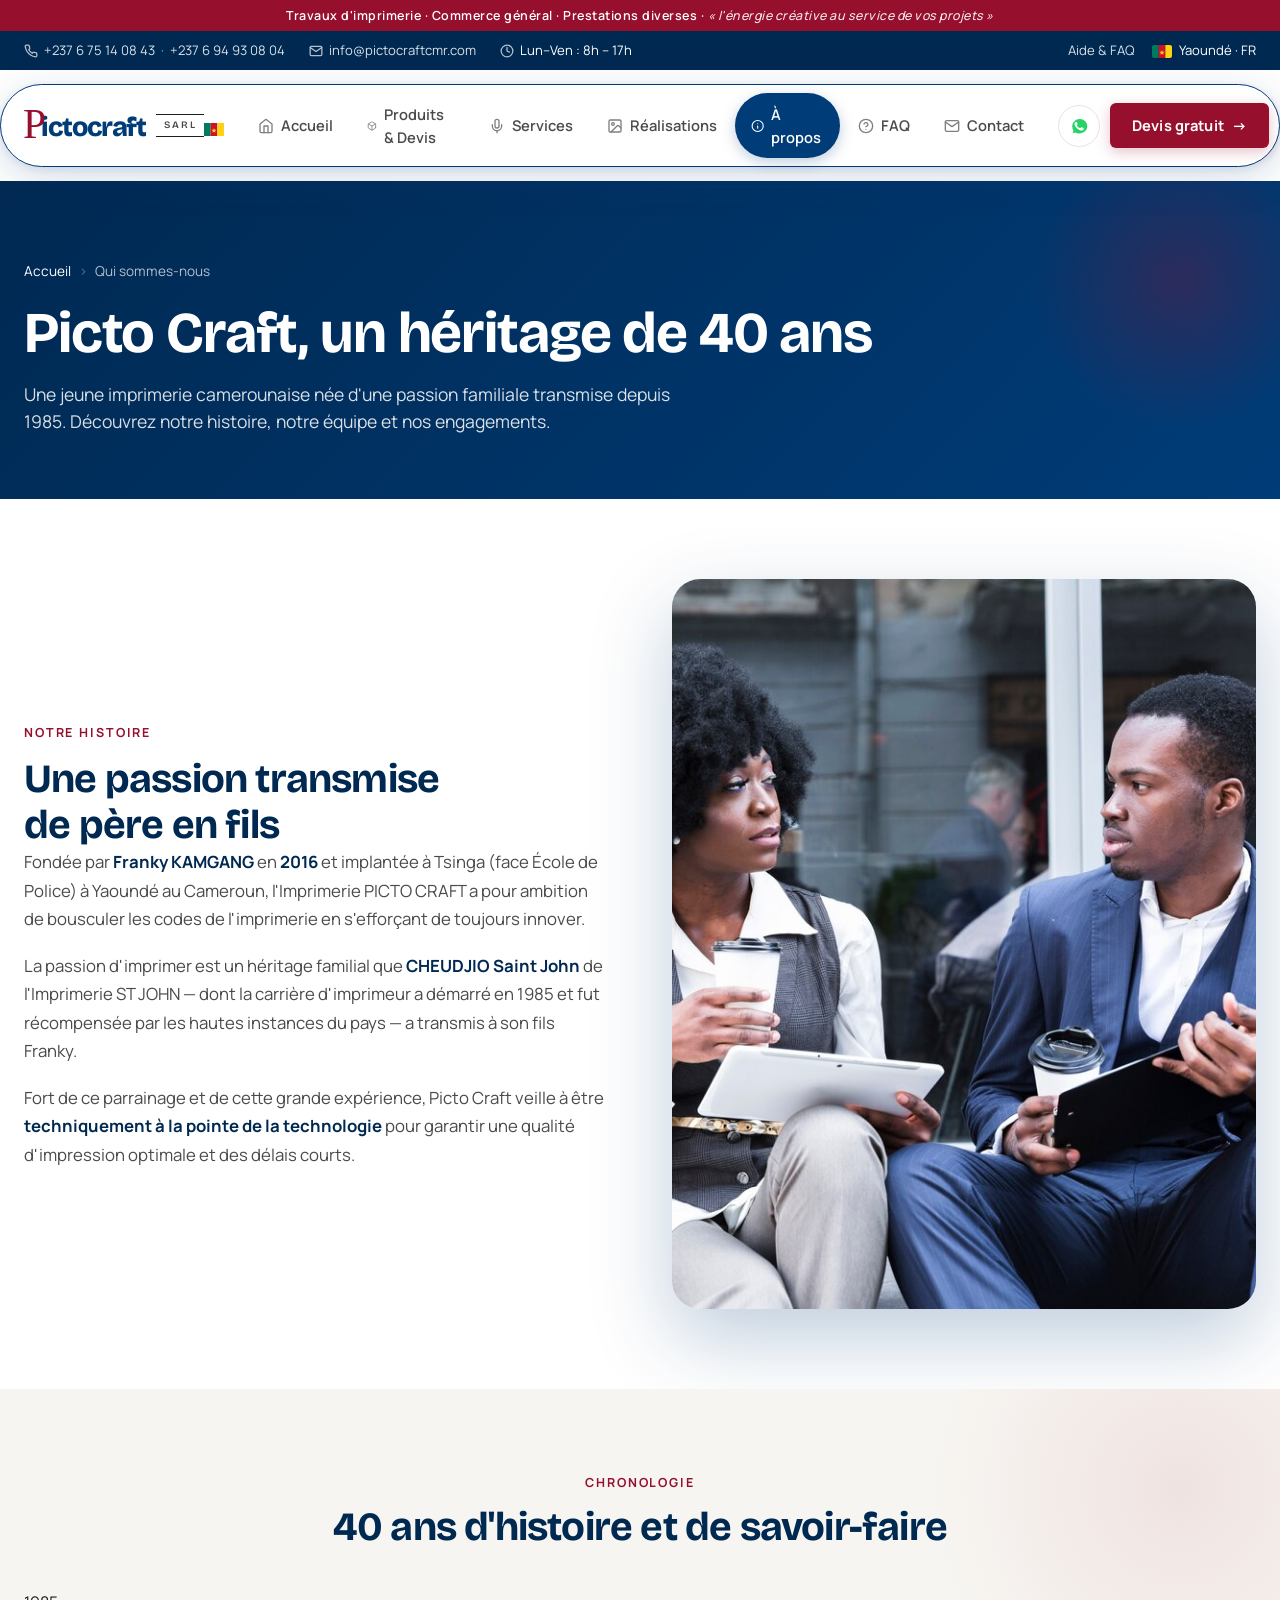
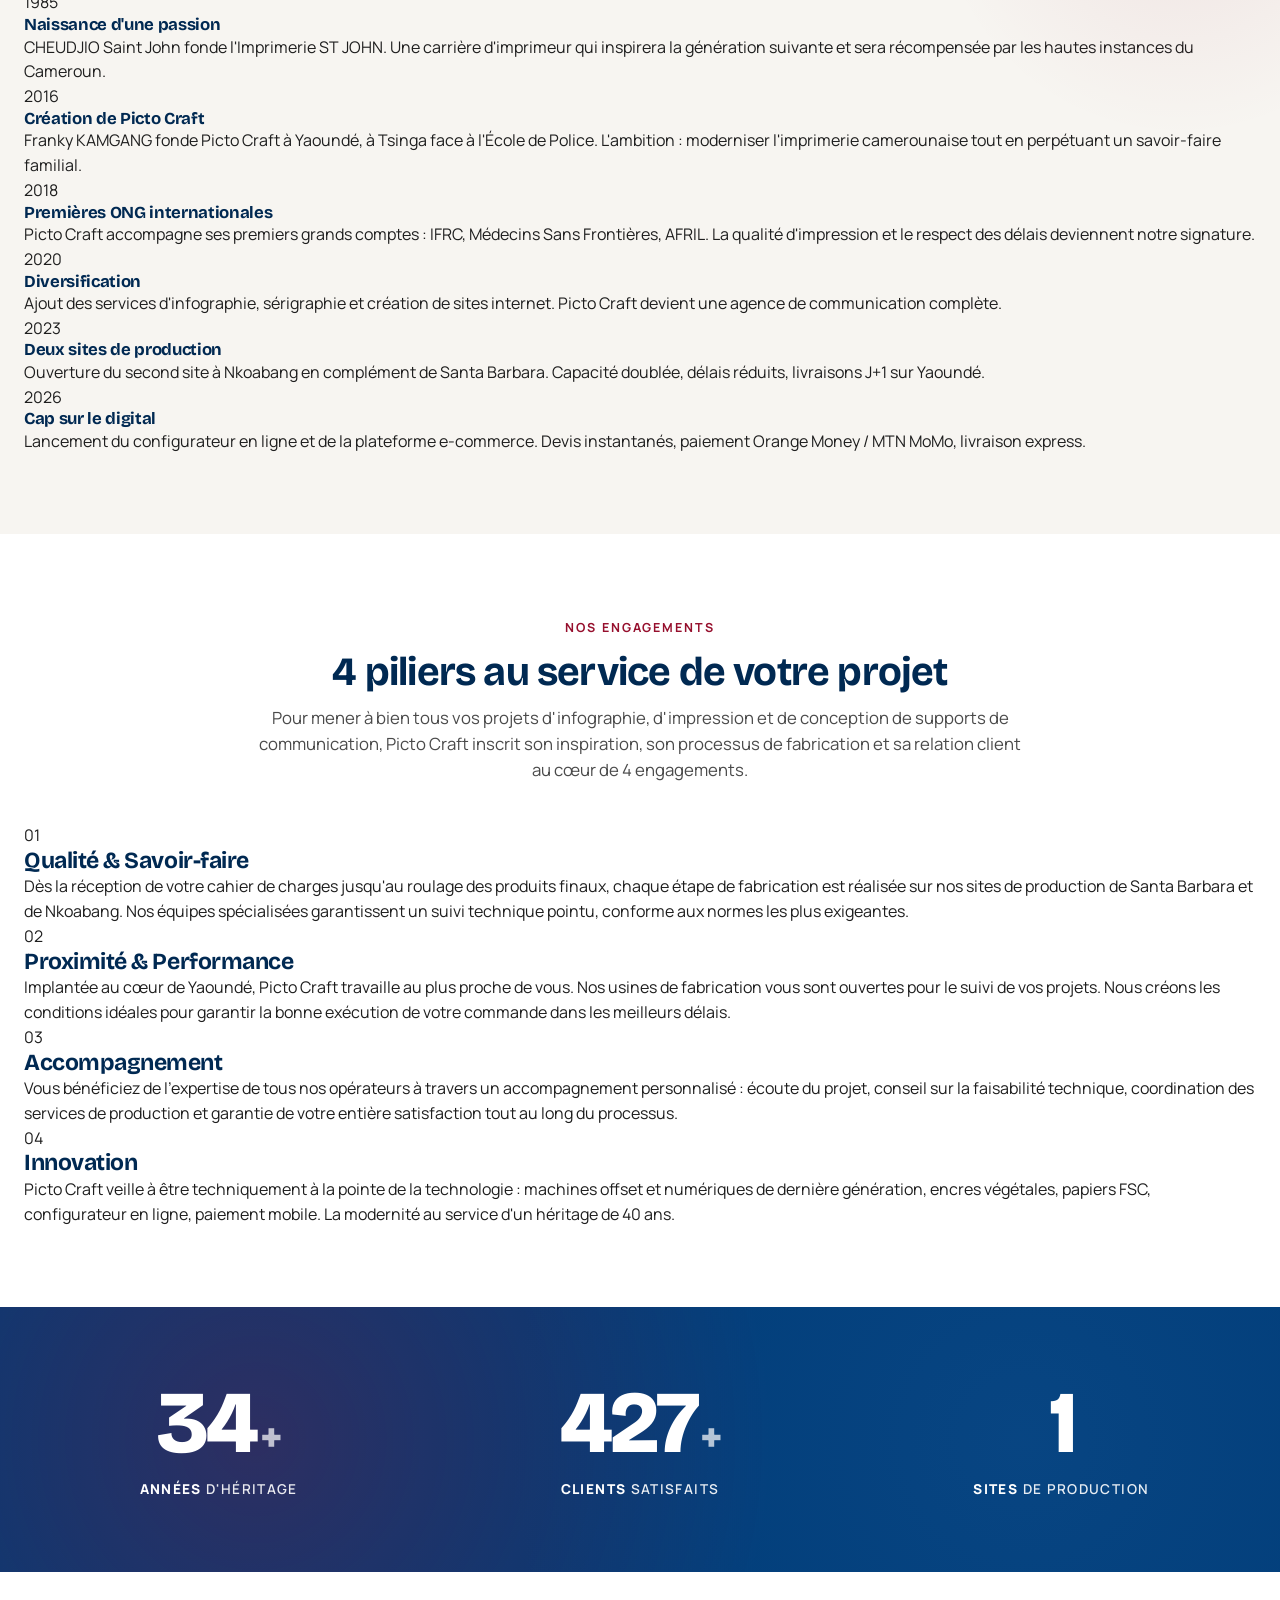
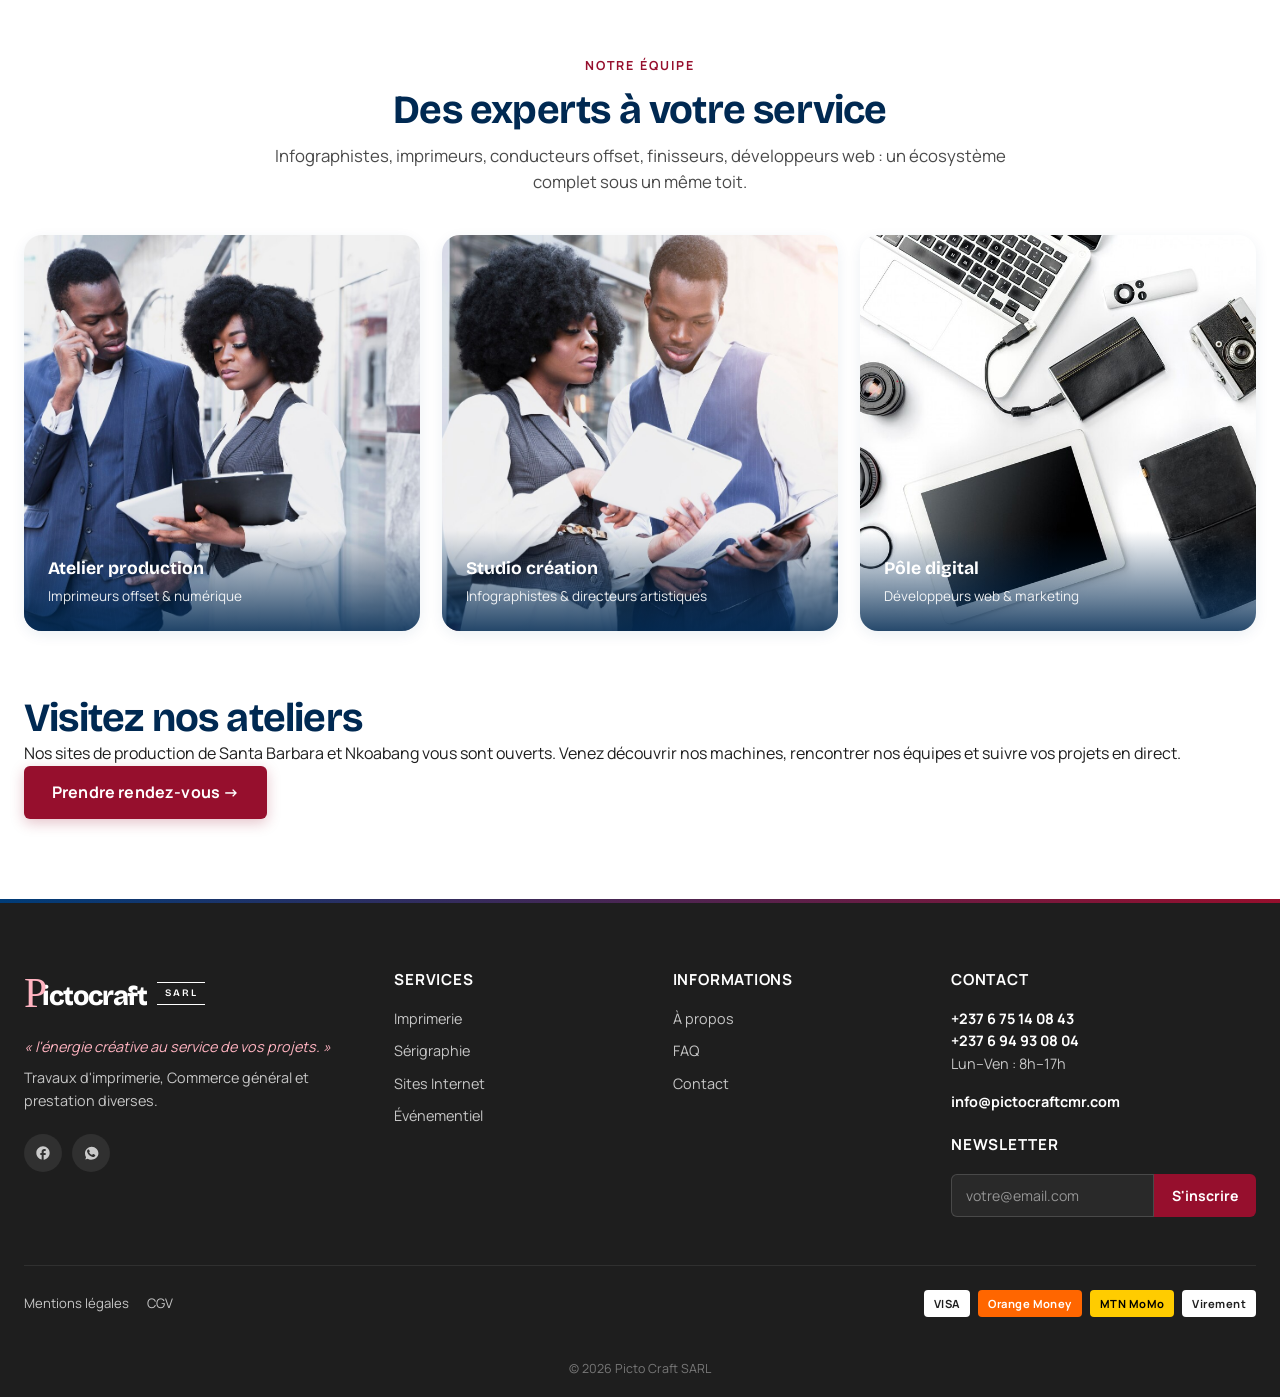
==== commit 6becf505: "Réalisations : mapping déjà correct — bump cache-buster v20260708e VÉRIFICATION RÉALISATIONS : Les 1" ====
--- a/a-propos.html
+++ b/a-propos.html
@@ -12,7 +12,7 @@
 <link rel="preconnect" href="https://fonts.googleapis.com">
 <link rel="preconnect" href="https://fonts.gstatic.com" crossorigin>
 <link href="https://fonts.googleapis.com/css2?family=Bricolage+Grotesque:opsz,wght@12..96,400;12..96,500;12..96,700;12..96,800&family=Manrope:wght@400;500;600;700&display=swap" rel="stylesheet">
-<link rel="stylesheet" href="assets/css/style.css?v=20260707d">
+<link rel="stylesheet" href="assets/css/style.css?v=20260708e">
 </head>
 <body>
 
@@ -224,9 +224,9 @@
   </div>
 </footer>
 
-<script src="assets/js/navbar.js?v=20260707d"></script>
-<script src="assets/js/config.js?v=20260707d"></script>
-<script src="assets/js/binder.js?v=20260707d"></script>
-<script src="assets/js/main.js?v=20260707d"></script>
+<script src="assets/js/navbar.js?v=20260708e"></script>
+<script src="assets/js/config.js?v=20260708e"></script>
+<script src="assets/js/binder.js?v=20260708e"></script>
+<script src="assets/js/main.js?v=20260708e"></script>
 </body>
 </html>
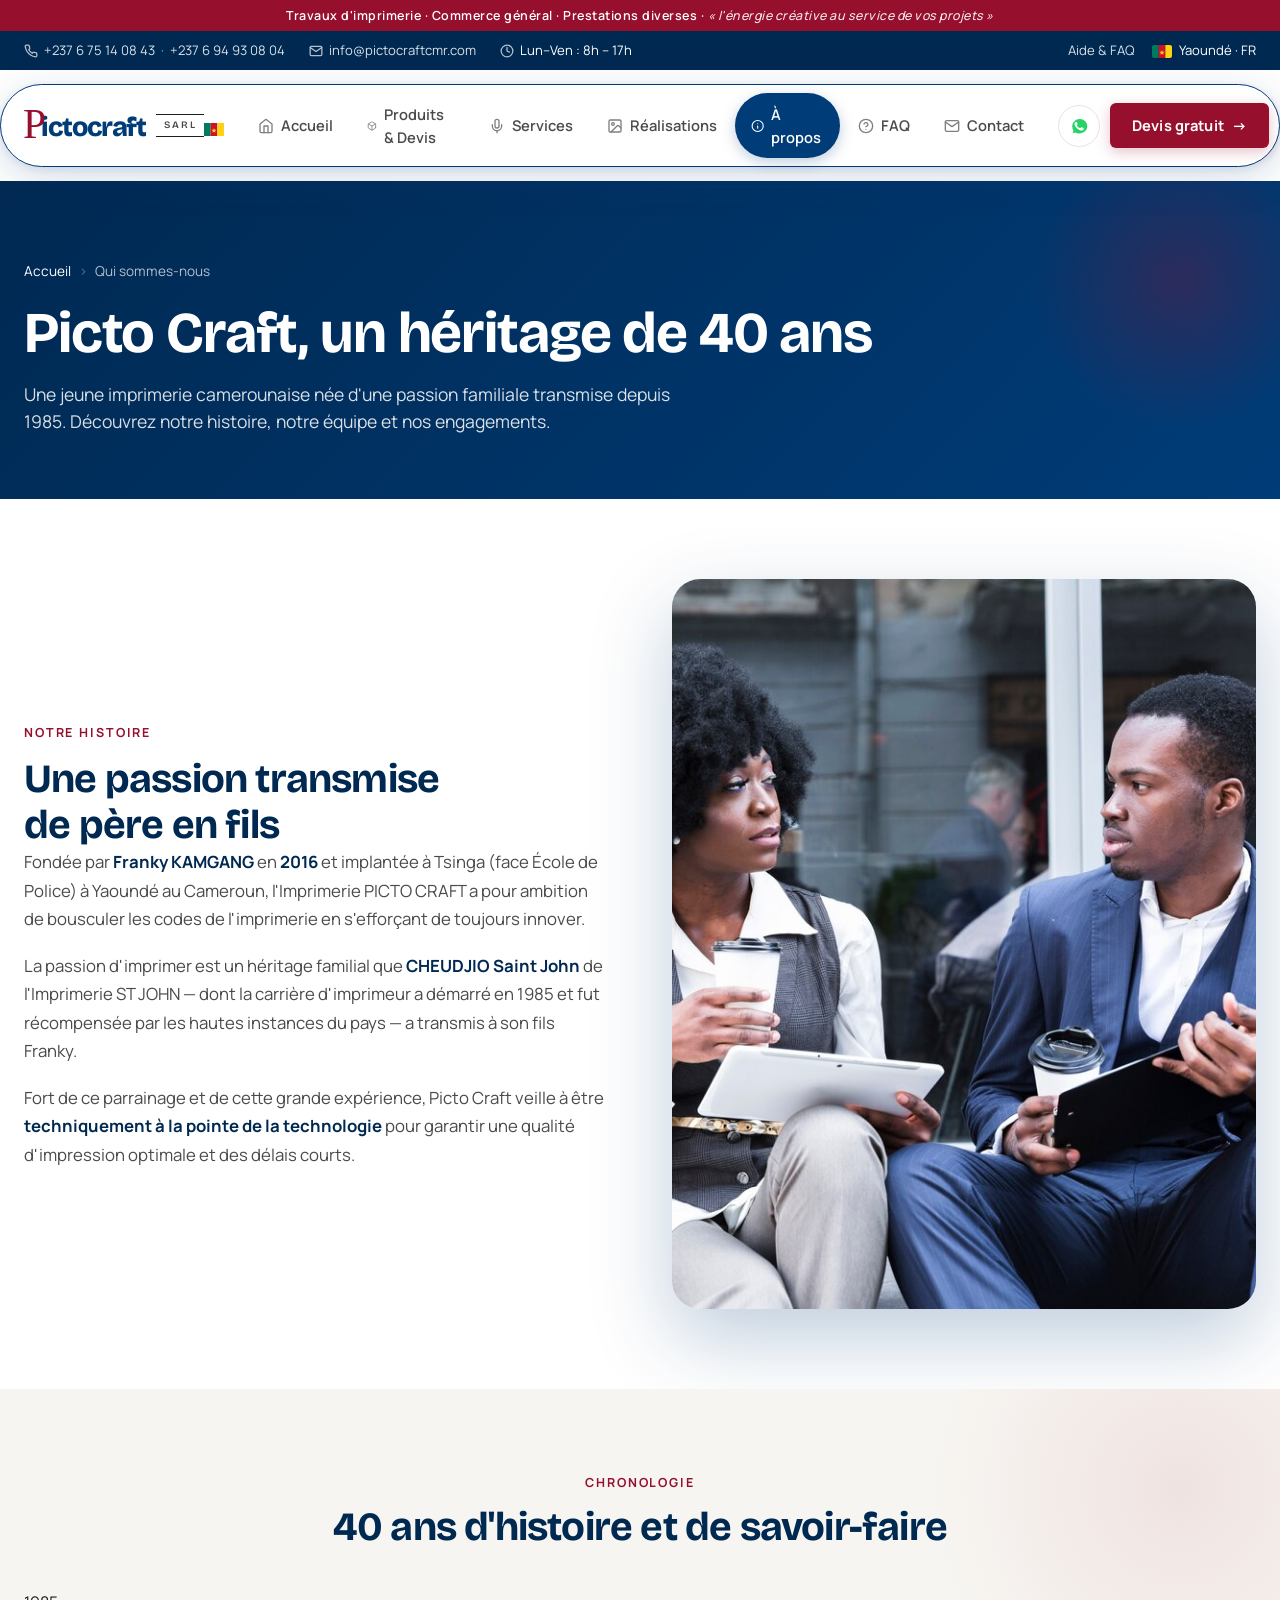
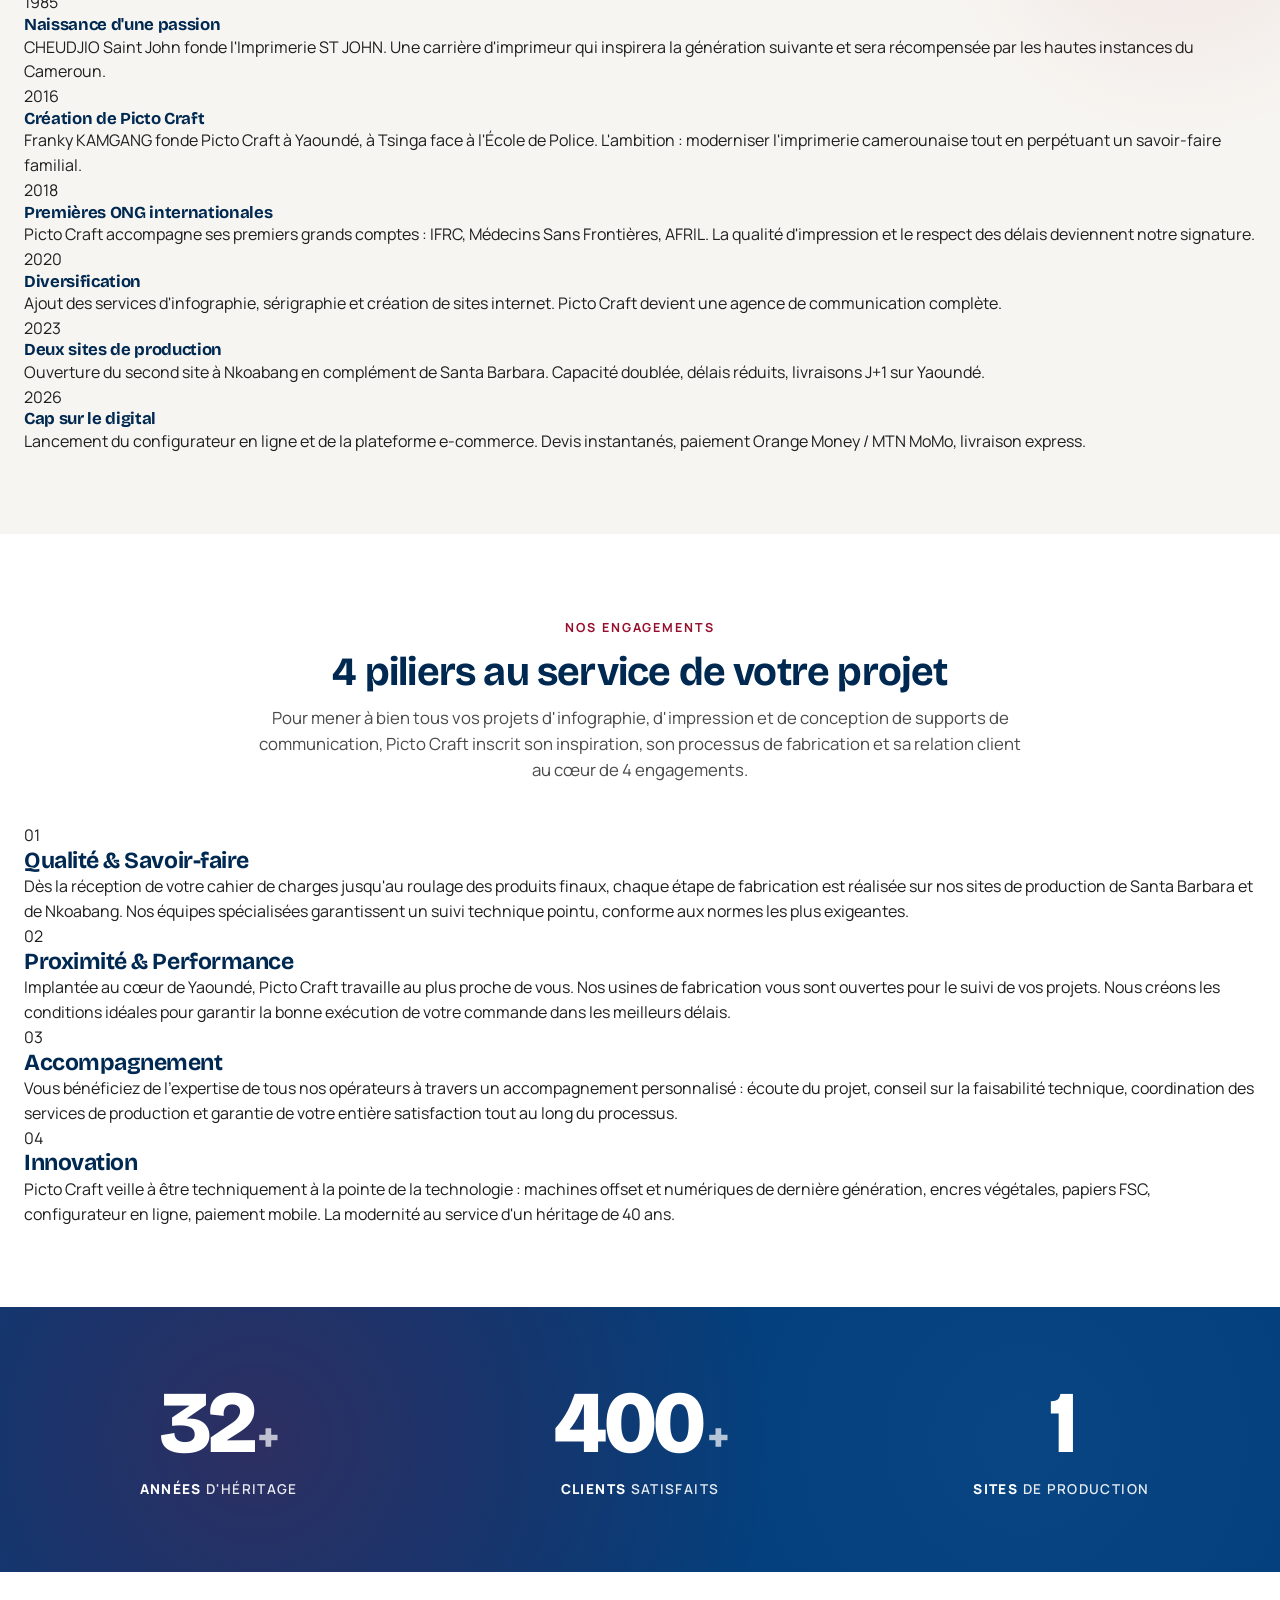
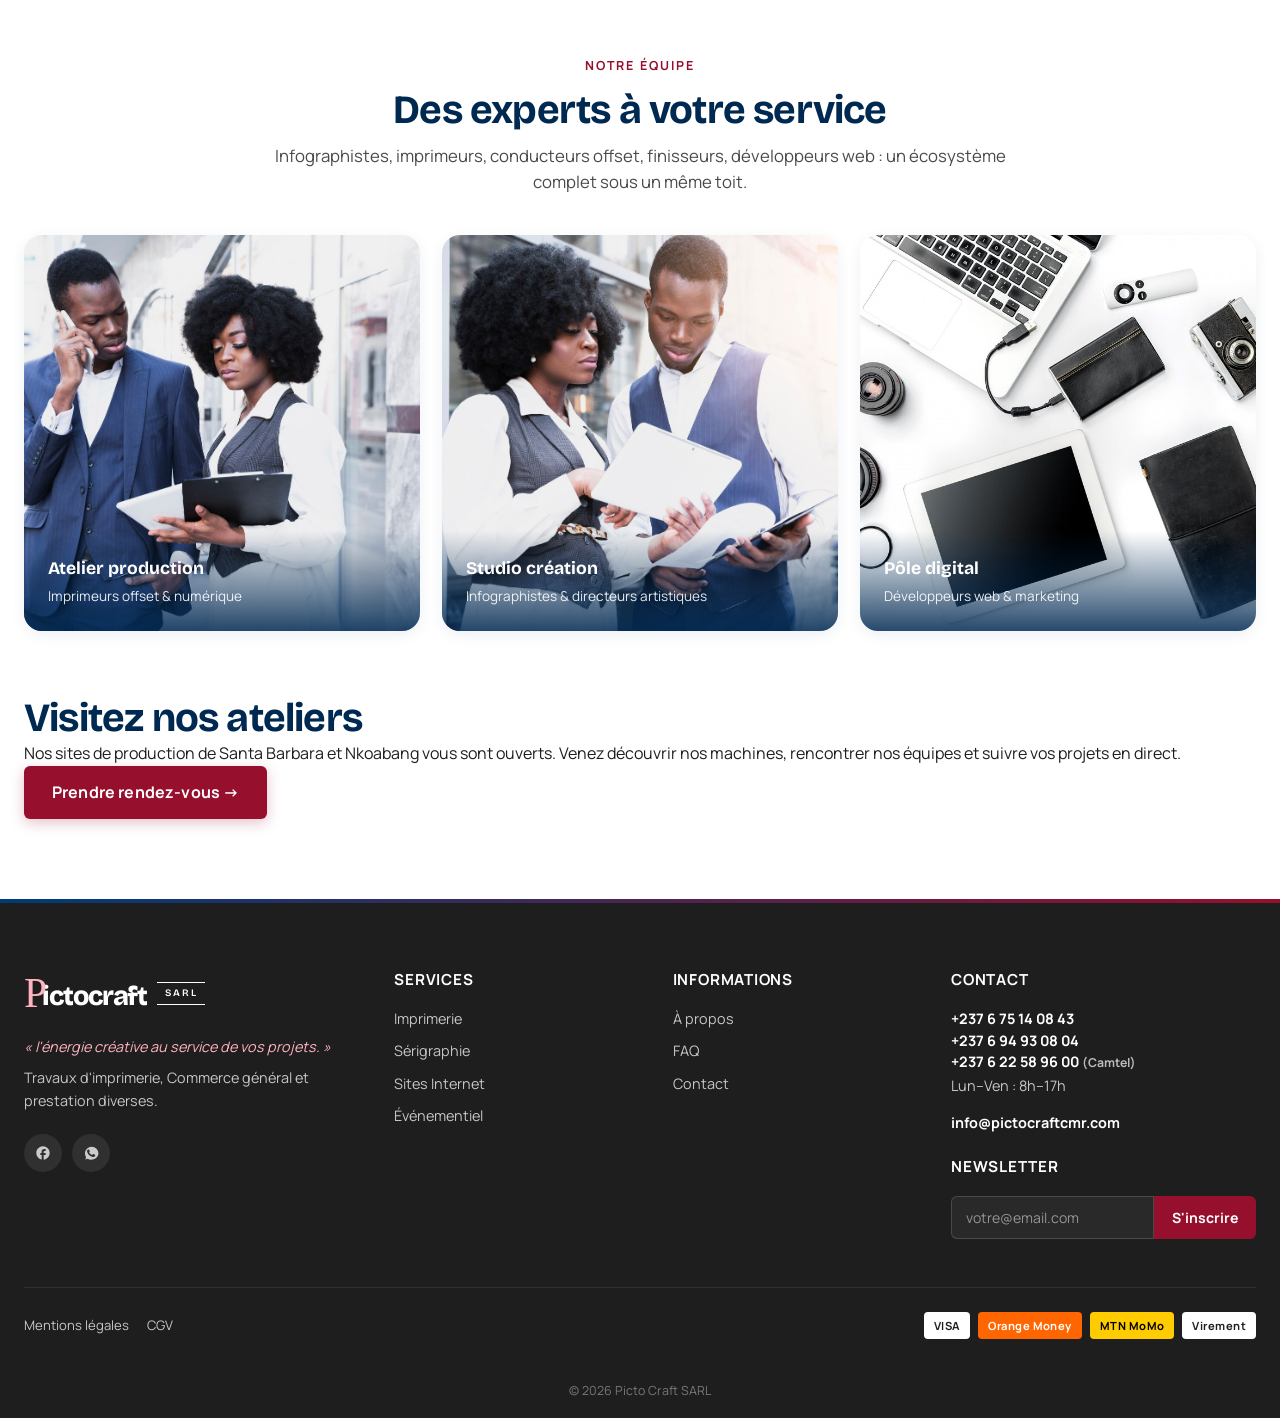
==== commit 7854ccbd: "Retrait image tronquée + numéro Camtel +237 6 22 58 96 00 RÉALISATIONS : - Supprimé rollup-onehealth" ====
--- a/a-propos.html
+++ b/a-propos.html
@@ -210,7 +210,7 @@
       </ul></div>
       <div class="footer-contact">
         <h4>Contact</h4>
-        <div class="contact-block"><strong>+237 6 75 14 08 43<br>+237 6 94 93 08 04</strong>Lun–Ven : 8h–17h</div>
+        <div class="contact-block"><strong>+237 6 75 14 08 43<br>+237 6 94 93 08 04<br>+237 6 22 58 96 00 <span style="opacity:.7;font-size:.85em">(Camtel)</span></strong>Lun–Ven : 8h–17h</div>
         <div class="contact-block"><strong>info@pictocraftcmr.com</strong></div>
         <h4 style="margin-top:24px">Newsletter</h4>
         <form class="newsletter-form"><input type="email" placeholder="votre@email.com" required><button>S'inscrire</button></form>
